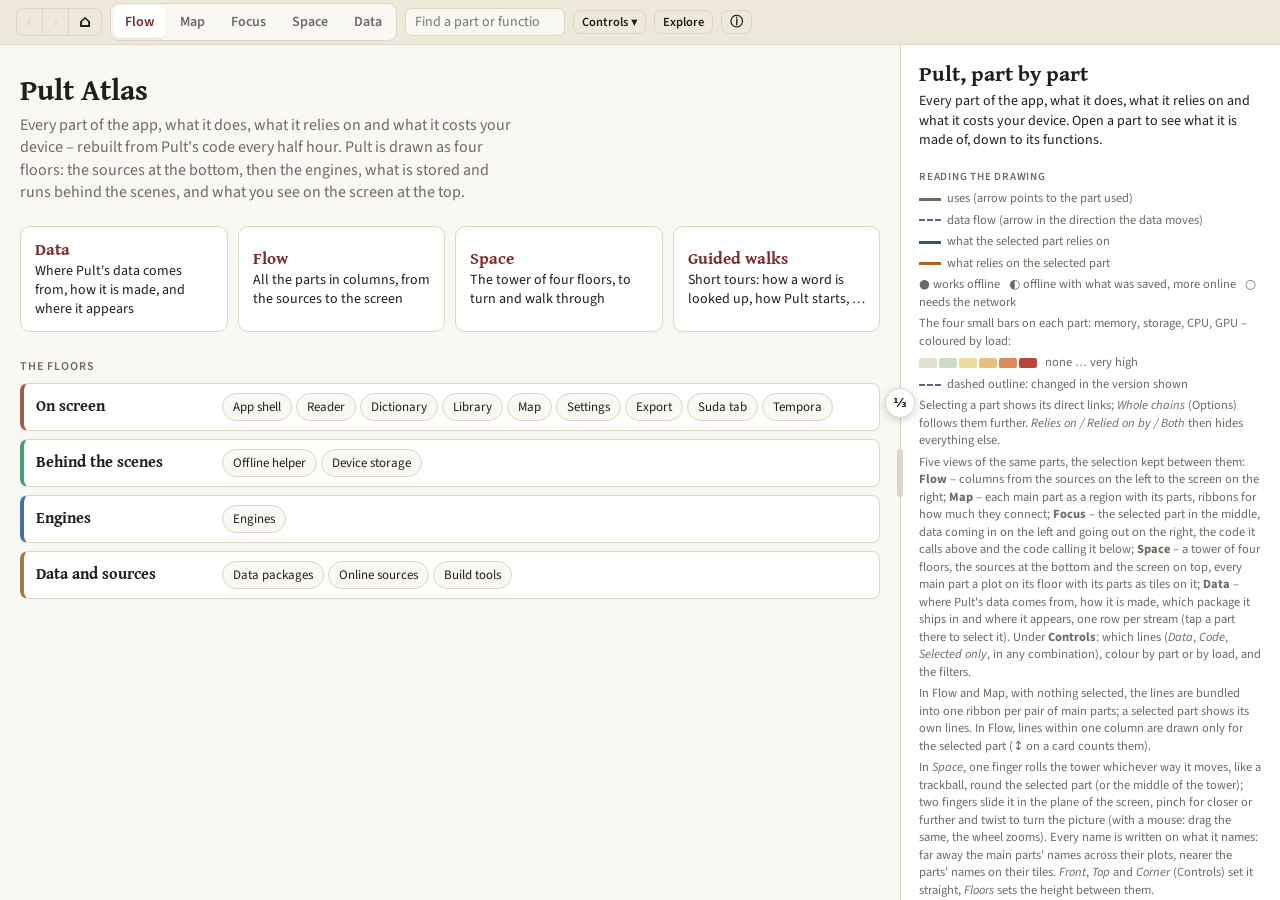
==== index.html @ a6879418 "Atlas rebuilt for Pult d9e2376 [skip ci]" ====
<!doctype html>
<html lang="en">
<head>
<meta charset="utf-8">
<meta name="viewport" content="width=device-width, initial-scale=1, maximum-scale=1, user-scalable=no, viewport-fit=cover">
<meta name="description" content="Every part of Pult, how the parts connect, what they cost the device, and how they grew version by version.">
<meta name="theme-color" content="#1a2027">
<meta name="apple-mobile-web-app-capable" content="yes">
<meta name="mobile-web-app-capable" content="yes">
<meta name="apple-mobile-web-app-status-bar-style" content="black-translucent">
<meta name="apple-mobile-web-app-title" content="Pult Atlas">
<link rel="manifest" href="manifest.webmanifest">
<link rel="icon" href="icon-192.png">
<link rel="apple-touch-icon" href="icon-180.png">
<link rel="stylesheet" href="fonts.css">
<style>
:root { height: 100%; }   /* the bars carry the safe areas themselves, so the page fills the screen */
body { margin: 0; font: 14px system-ui, sans-serif; }
img { max-width: 100%; }
</style>
<title>Pult Component Atlas</title>
<style>
/* Layout: the drawing fills the screen between a slim bar of controls and a slim version bar; a part's panel slides in over it. */
:root {   /* Pult's own colours (lesepult/style.css), light; dark below */
  --bg: #faf8f3; --surface: #ffffff; --ink: #211f1b; --mut: #6f6a60; --line: #ddd6c6; --soft: #efe9da;
  --acc: #7a2e2e;          /* Pult's burgundy: the selection */
  --up: #2e5a7a;           /* Pult's blue: what the selected part uses */
  --down: #a8641c;         /* ochre: what uses the selected part */
  --flow: #6f5a8a;         /* data flows */
  --add: #3f7a4a;          /* new in a later version */
  --h0: #e6e0d2; --h1: #cfdcc4; --h2: #ecdca0; --h3: #e8bf7d; --h4: #d98c5a; --h5: #b8473a;
  --display: "Gentium Book Plus", Georgia, serif; --ui: "Source Sans 3", -apple-system, system-ui, "Segoe UI", sans-serif; --mono: "IBM Plex Mono", ui-monospace, monospace;
}
:root[data-theme="dark"] {
  --bg: #1b1a18; --surface: #232220; --ink: #e9e5db; --mut: #a29c90; --line: #3a3833; --soft: #2a2926;
  --acc: #e3a586; --up: #8fbbe0; --down: #d9a05b; --flow: #b49ac8; --add: #8fcf8f;
  --h0: #34322d; --h1: #3d5240; --h2: #6b5f30; --h3: #7d5a2c; --h4: #8a4a30; --h5: #8f3a32; color-scheme: dark }
html, body { height: 100%; }
html { touch-action: manipulation; -webkit-text-size-adjust: 100%; text-size-adjust: 100%; }   /* no double-tap zoom, no automatic text enlarging */
body { height: 100dvh; }   /* Safari: exactly the visible screen, not the area behind its toolbars */
[hidden] { display: none !important; }
body { background: var(--bg); color: var(--ink); font: 14px/1.4 var(--ui); display: flex; flex-direction: column; overflow: hidden; }
header { display: flex; flex-wrap: wrap; align-items: center; gap: 4px 8px; padding-top: max(3px, env(safe-area-inset-top, 0px)); padding-bottom: 3px; padding-left: max(16px, env(safe-area-inset-left, 0px)); padding-right: max(16px, env(safe-area-inset-right, 0px)); border-bottom: 1px solid var(--line); background: var(--surface); }
h1 { font: 700 17px/1.1 var(--display); flex: none; margin: 0; letter-spacing: .01em; white-space: nowrap; }
h1 small { font: 400 12px var(--ui); color: var(--mut); margin-left: 6px; }
.grp { display: flex; align-items: center; gap: 6px; flex-wrap: wrap; }
.lab { font-size: 11px; text-transform: uppercase; letter-spacing: .06em; color: var(--mut); }
.seg { flex: none; display: inline-flex; border: 1px solid var(--line); border-radius: 7px; overflow: hidden; }
.seg button { border: 0; background: transparent; color: var(--ink); padding: 2px 7px; font: 600 12.5px var(--ui); cursor: pointer; white-space: nowrap; }
.seg button + button { border-left: 1px solid var(--line); }
.seg button[aria-pressed="true"] { background: var(--ink); color: var(--surface); }
button.plain[aria-pressed="true"] { background: var(--ink); color: var(--surface); }
button.plain { flex: none; border: 1px solid var(--line); background: transparent; color: var(--ink); border-radius: 7px; padding: 2px 8px; font: 600 12.5px var(--ui); cursor: pointer; white-space: nowrap; }
.rng { flex: none; display: inline-flex; align-items: center; gap: 6px; font-size: 12.5px; color: var(--mut); }
.rng input { width: 110px; accent-color: var(--acc); }
.menu { position: fixed; z-index: 30; right: max(16px, env(safe-area-inset-right, 0px)); background: var(--surface); border: 1px solid var(--line); border-radius: 9px; box-shadow: 0 10px 28px rgba(0,0,0,.2); padding: 10px 12px; display: grid; gap: 8px; }
.menu .row { display: flex; gap: 8px; }
button:focus-visible, input:focus-visible { outline: 2px solid var(--acc); outline-offset: 2px; }
.chk { display: inline-flex; align-items: center; gap: 5px; font-size: 13px; cursor: pointer; user-select: none; }
.search { position: relative; flex: 1 1 150px; min-width: 90px; max-width: 280px; }
header .seg.nb { display: inline-flex !important; }
.seg.nb button { font-size: 17px; padding: 1px 10px; }
.seg.nb button:disabled { color: var(--line); cursor: default; }
@media (max-width: 1440px) { h1 { display: none; } .rng input { width: 80px; } .rng span, #optBtn .t { display: none; } .search { flex-basis: 130px; max-width: 160px; } }
.seg .s, button .s { display: none; }
@media (max-width: 560px) { .rng span { display: none; } .rng input { width: 48px; } #optBtn .t { display: none; } header { gap: 4px 5px; padding-left: max(8px, env(safe-area-inset-left, 0px)); padding-right: max(8px, env(safe-area-inset-right, 0px)); }
  .seg .l, button .l { display: none; } .seg .s, button .s { display: inline; } .seg button { padding: 2px 6px; } .search { flex: 1 1 60px; min-width: 56px; }
  .seg.nb button { padding: 1px 6px; } button.plain { padding: 2px 7px; } .rng input { width: 44px; } }

.search input { width: 100%; box-sizing: border-box; border: 1px solid var(--line); border-radius: 7px; padding: 3px 9px; background: var(--bg); color: var(--ink); font: 14px var(--ui); }
.results { position: fixed; width: 300px; z-index: 20; top: 100%; left: 0; right: 0; margin-top: 4px; background: var(--surface); border: 1px solid var(--line); border-radius: 8px; box-shadow: 0 8px 24px rgba(0,0,0,.18); max-height: 50vh; overflow: auto; }
.results button { display: block; width: 100%; text-align: left; border: 0; background: transparent; color: var(--ink); padding: 7px 10px; cursor: pointer; font: 14px var(--ui); }
.results button:hover, .results button.on { background: var(--soft); }
.results small { color: var(--mut); display: block; font-size: 12px; }
main { flex: 1; display: flex; min-height: 0; position: relative; overflow: hidden; }
/* the Data view: the Data Map – one row per stream of data, source → toolkit → package → in Pult; stacked on a phone */
#start { position: absolute; inset: 0; overflow: auto; background: var(--bg); z-index: 3; padding: 28px max(16px, env(safe-area-inset-left, 0px)) 40px; }
#start .st-in { max-width: 860px; margin: 0 auto; }
#start h2 { font: 700 30px/1.1 var(--display); margin: 0 0 8px; }
#start .lede { font-size: 16px; color: var(--mut); max-width: 62ch; margin: 0 0 22px; }
#start .go { display: grid; grid-template-columns: repeat(auto-fill, minmax(190px, 1fr)); gap: 10px; margin: 0 0 26px; }
#start .go button { text-align: left; background: var(--surface); border: 1px solid var(--line); border-radius: 10px; padding: 12px 14px; cursor: pointer; color: var(--ink); font: 14px/1.35 var(--ui); min-height: 44px; }
#start .go button b { display: block; font: 700 17px/1.2 var(--display); color: var(--acc); margin-bottom: 3px; }
#start .go button:hover { border-color: var(--acc); }
#start h3 { font: 600 12px var(--ui); text-transform: uppercase; letter-spacing: .08em; color: var(--mut); margin: 0 0 8px; }
#start .floors { display: grid; gap: 8px; }
#start .fl { display: grid; grid-template-columns: 11rem 1fr; gap: 10px; align-items: baseline; background: var(--surface); border: 1px solid var(--line); border-left: 4px solid var(--c); border-radius: 8px; padding: 9px 12px; }
#start .fl b { font: 700 16px/1.2 var(--display); }
#start .fl .ps { display: flex; flex-wrap: wrap; gap: 4px; }
#start .fl .ps button { font: 13px var(--ui); border: 1px solid var(--line); border-radius: 14px; padding: 3px 10px; min-height: 28px; background: var(--bg); color: var(--ink); cursor: pointer; }
@media (max-width: 600px) { #start .fl { grid-template-columns: 1fr; } }
#dmap { position: absolute; inset: 0; overflow: auto; background: var(--bg); padding: 18px max(16px, env(safe-area-inset-left, 0px)) 40px; -webkit-overflow-scrolling: touch; }
#dmap .dm-in { max-width: 1280px; margin: 0 auto; }
#dmap h2 { font: 700 26px/1.15 var(--display); margin: 0 0 6px; }
#dmap h3 { font: 700 19px/1.2 var(--display); margin: 30px 0 10px; }
#dmap .lede { color: var(--mut); max-width: 68ch; margin: 0 0 16px; font-size: 15px; }
#dmap .dm-heads, #dmap .dm-row { display: grid; grid-template-columns: 9rem repeat(4, minmax(0, 1fr)); gap: 0 24px; }
#dmap .dm-heads { position: sticky; top: -18px; background: var(--bg); z-index: 2; padding: 8px 0; border-bottom: 1px solid var(--line); }
#dmap .dm-heads div { font: 600 12px/1.2 var(--ui); text-transform: uppercase; letter-spacing: .08em; color: var(--mut); }
#dmap .dm-row { padding: 14px 0; border-bottom: 1px solid var(--line); border-radius: 8px; }
#dmap .dm-row.hit { background: color-mix(in srgb, var(--acc) 7%, transparent); box-shadow: inset 3px 0 0 var(--acc); padding-left: 0; }
#dmap .dm-stream { font: 700 17px/1.2 var(--display); padding: 6px 0 0 8px; }
#dmap .dm-stream small { display: block; font: 400 13px/1.35 var(--ui); color: var(--mut); margin-top: 4px; }
#dmap .dm-card { position: relative; background: var(--surface); border: 1px solid var(--line); border-left: 4px solid var(--c); border-radius: 8px; padding: 9px 11px; font-size: 14px; line-height: 1.4; min-width: 0; }
#dmap .dm-card b { display: block; font-weight: 700; margin-bottom: 2px; }
#dmap .dm-card ul { margin: 2px 0 0; padding-left: 1.05em; } #dmap .dm-card li { margin: 1px 0; }
#dmap .dm-card .note { margin-top: 6px; font-size: 13px; color: var(--mut); }
#dmap .dm-card.priv b, #dmap .priv { color: var(--down); }
#dmap .dm-row > .dm-card:not(:last-child)::after { content: ""; position: absolute; right: -19px; top: 50%; width: 12px; height: 2px; background: var(--mut); opacity: .6; }
#dmap .dm-row > .dm-card:not(:last-child)::before { content: ""; position: absolute; right: -22px; top: calc(50% - 4px); border: 5px solid transparent; border-left: 6px solid var(--mut); border-right: 0; opacity: .6; }
#dmap .chips { display: flex; flex-wrap: wrap; gap: 4px; margin-top: 7px; }
#dmap .chips button { font: 13px var(--ui); border: 1px solid var(--line); border-radius: 14px; padding: 3px 10px; min-height: 28px; background: var(--bg); color: var(--ink); cursor: pointer; }
#dmap .chips button.on { border-color: var(--acc); color: var(--acc); font-weight: 600; }
#dmap .dm-legend { display: flex; flex-wrap: wrap; gap: 6px 18px; margin: 0 0 14px; font-size: 13px; color: var(--mut); }
#dmap .dm-legend i { display: inline-block; width: 4px; height: 14px; border-radius: 2px; background: var(--c); vertical-align: -2px; margin-right: 6px; }
#dmap .dm-layers { display: grid; grid-template-columns: repeat(4, minmax(0, 1fr)); gap: 12px; }
#dmap .dm-layer { background: var(--surface); border: 1px solid var(--line); border-radius: 8px; padding: 11px 13px; }
#dmap .dm-layer b { display: block; font: 700 16px/1.2 var(--display); margin-bottom: 3px; } #dmap .dm-layer p { margin: 0; color: var(--mut); font-size: 14px; }
@media (max-width: 860px) {
  #dmap .dm-heads { display: none; } #dmap .dm-row { grid-template-columns: minmax(0, 1fr); gap: 16px; }
  #dmap .dm-row > .dm-card::before, #dmap .dm-row > .dm-card::after { display: none; }
  #dmap .dm-row > .dm-card:not(:last-child)::after { display: block; content: "↓"; background: none; width: auto; height: auto; right: auto; left: 50%; top: auto; bottom: -18px; color: var(--mut); font-size: 15px; line-height: 1; transform: translateX(-50%); }
  #dmap .dm-card .step { display: block; font: 600 11px/1 var(--ui); text-transform: uppercase; letter-spacing: .08em; color: var(--mut); margin-bottom: 4px; }
  #dmap .dm-layers { grid-template-columns: minmax(0, 1fr); } }
#dmap .dm-card .step { display: none; }
@media (max-width: 860px) { #dmap .dm-card .step { display: block; } }
#stage { flex: 1; min-width: 0; min-height: 0; position: relative; user-select: none; -webkit-user-select: none; -webkit-touch-callout: none; }
#cv3 { position: absolute; inset: 0; width: 100%; height: 100%; display: block; touch-action: none; cursor: grab; }   /* (absolute: the drawing never holds its area open – the pane beside or below can take the room) */
#cv3:active { cursor: grabbing; }
#panel { flex: none; width: 380px; max-width: 46vw; border-left: 1px solid var(--line); background: var(--surface); overflow: auto; padding: 16px 18px; padding-right: max(18px, env(safe-area-inset-right, 0px)); box-sizing: border-box; }   /* a fixed pane beside the drawing */
#panel h2 { font: 700 22px/1.15 var(--display); margin: 0 0 4px; padding-right: 30px; text-wrap: balance; }
body:not(.open) #pclose { display: none; }
#pnav:has(#pback:disabled):has(#pfwd:disabled) #pback, #pnav:has(#pback:disabled):has(#pfwd:disabled) #pfwd { display: none; }
#pnav { position: sticky; top: 0; float: right; margin: -6px -6px 0 8px; z-index: 1; display: flex; gap: 4px; background: var(--surface); }
#pnav button { font-size: 17px; } #pnav button:disabled { color: var(--line); cursor: default; }
#pclose { background: var(--surface); }
#panel h3 { font: 600 11px var(--ui); text-transform: uppercase; letter-spacing: .07em; color: var(--mut); margin: 18px 0 6px; }
/* a part's page: its sections fold, as Pult's dictionary sources do */
#panel details.sec { border-top: 1px solid var(--line); }
#panel details.sec > summary { list-style: none; cursor: pointer; padding: 9px 0; font: 600 15px var(--ui); display: flex; align-items: baseline; gap: 8px; color: var(--ink); }
#panel details.sec > summary::-webkit-details-marker { display: none; }
#panel details.sec > summary::before { content: '▸'; color: var(--mut); font-size: 12px; transition: transform .15s; display: inline-block; }
#panel details.sec[open] > summary::before { transform: rotate(90deg); }
#panel details.sec > summary h3 { all: unset; }
#panel details.sec > :not(summary):last-child { margin-bottom: 12px; }
.touch #panel details.sec > summary { min-height: 44px; align-items: center; padding: 0; font-size: calc(15px * var(--k)); }
#panel p { margin: 6px 0; max-width: 65ch; }
.crumbs { font-size: 12px; color: var(--mut); }
.crumbs a { color: var(--mut); cursor: pointer; text-decoration: underline dotted; }
.pills { display: flex; flex-wrap: wrap; gap: 6px; margin: 8px 0; }
.pill { font-size: 12px; border: 1px solid var(--line); border-radius: 99px; padding: 2px 9px; }
.res { display: grid; grid-template-columns: 74px 1fr; gap: 6px 10px; align-items: start; }
.res .bar { display: flex; gap: 3px; margin-top: 4px; }
.res .bar i { width: 16px; height: 8px; border-radius: 2px; background: var(--soft); }
.res .note { grid-column: 2; font-size: 12.5px; color: var(--mut); margin-top: -2px; }
.res b { font-weight: 600; font-size: 13px; }
.list { list-style: none; padding: 0; margin: 0; font-size: 13px; }
.list li { padding: 3px 0; border-bottom: 1px solid var(--soft); display: flex; gap: 8px; justify-content: space-between; }
.list code, .mono { font: 12px var(--mono); }
.list a { color: var(--ink); cursor: pointer; }
.list .k { color: var(--mut); font-variant-numeric: tabular-nums; white-space: nowrap; }
.dirup { color: var(--up); } .dirdown { color: var(--down); } .dirflow { color: var(--flow); }
.glist { list-style: none; padding: 0; margin: 8px 0; }
.glist li { border-top: 1px solid var(--line); }
.glist a { display: block; padding: 9px 2px; cursor: pointer; color: var(--ink); }
.glist b { display: block; font-size: 15px; } .glist span { color: var(--mut); font-size: 12.5px; }
.steps { display: flex; gap: 5px; flex-wrap: wrap; margin: 8px 0; }
.steps button { min-width: 28px; height: 28px; border-radius: 14px; border: 1px solid var(--line); background: transparent; color: var(--ink); font: 600 12.5px var(--ui); cursor: pointer; }
.steps button.done { background: var(--soft); }
.steps button[aria-current="true"] { background: var(--acc); border-color: var(--acc); color: #fff; }
.stepnav { display: flex; flex-wrap: wrap; gap: 6px; margin: 10px 0; }
.ghl { border-left: 3px solid var(--acc); background: var(--soft); border-radius: 0 7px 7px 0; padding: 6px 10px; }
.ghl p { margin: 4px 0; }
.lab { font-size: 11px; text-transform: uppercase; letter-spacing: .06em; color: var(--mut); }
.hintp { font-size: 12.5px; color: var(--mut); }
.hintp a, .list a.ic, a.ic { cursor: pointer; color: var(--acc); text-decoration: none; }
.sub { font-size: 12px; color: var(--mut); }
.tag { font: 600 10.5px var(--ui); border-radius: 4px; padding: 0 5px; margin-left: 5px; background: var(--soft); color: var(--mut); }
.sup { padding-left: 22px; margin: 6px 0; font-size: 13px; }
.sup li { padding: 4px 4px; border-radius: 6px; cursor: pointer; }
.sup li.on { background: var(--soft); outline: 2px solid var(--acc); }
.tree li { border-bottom: 0; padding-top: 1px; padding-bottom: 1px; }
.cmp { display: grid; gap: 6px; margin: 8px 0; } .cmp label { display: flex; gap: 8px; align-items: center; font-size: 12.5px; } .cmp input { flex: 1; accent-color: var(--acc); }
.add { color: var(--add); }
#tq { width: 100%; box-sizing: border-box; border: 1px solid var(--line); border-radius: 7px; padding: 5px 9px; background: var(--bg); color: var(--ink); font: 14px var(--ui); margin: 6px 0; }
#tdir { margin: 4px 0; }
button.sm { font-size: 11.5px; padding: 0 7px; margin-left: 6px; text-transform: none; letter-spacing: 0; }
#inside { width: 100%; display: block; }
.backg { display: inline-block; margin-bottom: 6px; font-size: 12.5px; color: var(--acc); cursor: pointer; }
#mini { flex: 1 1 340px; min-width: 260px; max-width: 760px; height: 30px; border-radius: 6px; cursor: pointer; display: block; }   /* the overview strip in the top bar */
.legend { font-size: 12.5px; color: var(--mut); display: grid; gap: 4px; }
.legend span.sw { display: inline-block; width: 22px; height: 3px; vertical-align: middle; margin-right: 6px; }
.heat { display: flex; gap: 2px; align-items: center; }
.heat i { width: 18px; height: 10px; border-radius: 2px; }
body:not(.verbar) footer { display: none; }
footer { border-top: 1px solid var(--line); background: var(--surface); padding-top: 2px; padding-bottom: max(2px, env(safe-area-inset-bottom, 0px)); padding-left: max(16px, env(safe-area-inset-left, 0px)); padding-right: max(16px, env(safe-area-inset-right, 0px)); display: flex; gap: 10px; align-items: center; }
footer #play { padding: 1px 8px; }
.track { position: relative; flex: 1 1 45%; min-width: 120px; height: 22px; }
.track input { position: absolute; inset: 0; width: 100%; margin: 0; background: transparent; }
footer input[type=range] { accent-color: var(--acc); }
#verInfo { flex: 1 1 55%; min-width: 0; font-size: 12px; color: var(--mut); white-space: nowrap; overflow: hidden; text-overflow: ellipsis; font-variant-numeric: tabular-nums; }
#verInfo b { color: var(--ink); }
#spark { position: absolute; inset: 0; height: 22px; width: 100%; display: block; opacity: .7; }
.node rect.box { stroke: var(--line); stroke-width: 1; }
.node text { fill: var(--ink); font: 600 12.5px var(--ui); pointer-events: none; }
.node text.sub { font: 400 10.5px var(--mono); fill: var(--mut); }
.node { cursor: pointer; }
.node.sel rect.box { stroke: var(--acc); stroke-width: 2.5; }
.node.chg rect.box { stroke: var(--flow); stroke-width: 2; stroke-dasharray: 4 3; }
.node.fade, .edge.fade { opacity: .05; }
.node.off { opacity: .32; }
.group > rect { fill: none; stroke: var(--line); stroke-dasharray: 3 3; }
.group > text { fill: var(--mut); font: 600 11px var(--ui); letter-spacing: .05em; text-transform: uppercase; }
.tier text { fill: var(--mut); font: italic 400 15px var(--display); }
.tier line { stroke: var(--line); }
.edge { fill: none; stroke: var(--mut); stroke-opacity: .35; }
.edge.flow { stroke: var(--flow); stroke-dasharray: 5 3; stroke-opacity: .55; }
.edge.up { stroke: var(--up); stroke-opacity: .95; }
.edge.down { stroke: var(--down); stroke-opacity: .95; }
.elabel { font: 11px var(--ui); fill: var(--ink); paint-order: stroke; stroke: var(--bg); stroke-width: 3px; pointer-events: none; }
.hint { position: absolute; left: 12px; bottom: 10px; font-size: 12px; color: var(--mut); background: color-mix(in srgb, var(--bg) 85%, transparent); padding: 4px 8px; border-radius: 6px; pointer-events: none; }
.tip { position: absolute; pointer-events: none; background: var(--surface); border: 1px solid var(--line); border-radius: 7px; padding: 6px 9px; font-size: 12.5px; max-width: 280px; box-shadow: 0 6px 18px rgba(0,0,0,.15); z-index: 5; }
@media (max-width: 760px) {
  main { flex-direction: column; }
  #panel { width: auto; max-width: none; height: 44%; border-left: 0; border-top: 1px solid var(--line); padding-left: max(16px, env(safe-area-inset-left, 0px)); }
  .touch #panel { width: auto; }
  h1 small { display: none; }
}
/* touch screens: finger-sized controls; --k is the Size setting (Normal 1 = 44 px, Large 1.25, Extra large 1.5) */
:root { --k: 1; }
.touch header { gap: calc(6px * var(--k)) calc(8px * var(--k)); padding-bottom: 5px; }
.touch .seg button, .touch button.plain { min-height: calc(44px * var(--k)); min-width: calc(44px * var(--k)); padding: 0 calc(12px * var(--k)); font-size: calc(15px * var(--k)); }
.touch .seg.nb button { font-size: calc(20px * var(--k)); }
.touch .search input, .touch #tq { min-height: calc(44px * var(--k)); font-size: calc(16px * var(--k)); }
.touch .search { max-width: calc(280px * var(--k)); }
.touch input[type=range] { height: calc(44px * var(--k)); }
.touch .rng input { width: calc(110px * var(--k)); }
.touch footer { padding-top: 4px; } .touch footer #play { min-height: calc(44px * var(--k)); min-width: calc(52px * var(--k)); } .touch .track { height: calc(44px * var(--k)); }
.touch #verInfo { font-size: calc(12px * var(--k)); } .touch .hint { font-size: calc(12px * var(--k)); }
.touch #panel { width: calc(380px * var(--k)); max-width: 46vw; font-size: calc(14px * var(--k)); }
.touch #panel h2 { font-size: calc(22px * var(--k)); } .touch #panel h3 { font-size: calc(11px * var(--k)); }
.touch .list { font-size: calc(13px * var(--k)); } .touch .list code, .touch .mono { font-size: calc(12px * var(--k)); }
.touch .pill, .touch .crumbs, .touch .hintp, .touch .sub, .touch .legend { font-size: calc(12.5px * var(--k)); }
.touch #pnav button { min-height: calc(44px * var(--k)); min-width: calc(44px * var(--k)); font-size: calc(17px * var(--k)); }
.touch .list li { min-height: calc(44px * var(--k)); align-items: center; padding: 2px 0; }
.touch .list a, .touch .crumbs a, .touch .hintp a { display: inline-block; padding: calc(8px * var(--k)) 0; }
.touch a.ic { display: inline-flex; align-items: center; justify-content: center; min-width: calc(40px * var(--k)); min-height: calc(40px * var(--k)); font-size: calc(17px * var(--k)); }
.touch .steps button { min-width: calc(44px * var(--k)); height: calc(44px * var(--k)); border-radius: 99px; font-size: calc(15px * var(--k)); }
.touch .glist a { padding: calc(13px * var(--k)) 2px; } .touch .glist b { font-size: calc(15px * var(--k)); } .touch .glist span { font-size: calc(12.5px * var(--k)); }
.touch .sup { font-size: calc(13px * var(--k)); } .touch .sup li { padding: calc(10px * var(--k)) 6px; }
.touch .menu { font-size: calc(14px * var(--k)); } .touch .chk { min-height: calc(44px * var(--k)); font-size: calc(15px * var(--k)); } .touch .chk input { width: calc(22px * var(--k)); height: calc(22px * var(--k)); }
.touch .menu .row button { min-height: calc(44px * var(--k)); }
.touch .results { width: calc(300px * var(--k)); } .touch .results button { min-height: calc(44px * var(--k)); font-size: calc(14px * var(--k)); }
.touch .backg { padding: calc(10px * var(--k)) 0; font-size: calc(14px * var(--k)); }
.touch button.sm { min-height: calc(36px * var(--k)); font-size: calc(13px * var(--k)); }
.touch #mini { height: 44px; }
@media (max-width: 560px) { #mini { display: none; } }
.touch .res { font-size: calc(13px * var(--k)); } .touch .res .bar i { width: calc(16px * var(--k)); height: calc(8px * var(--k)); } .touch .res .note { font-size: calc(12.5px * var(--k)); }
.touch .res { grid-template-columns: calc(74px * var(--k)) 1fr; } .touch .res b { font-size: calc(13px * var(--k)); }
.touch h1 { font-size: calc(17px * var(--k)); } .touch h1 small { font-size: calc(12px * var(--k)); } .touch .rng { font-size: calc(12.5px * var(--k)); }
.touch .tip { font-size: calc(12.5px * var(--k)); max-width: calc(280px * var(--k)); }
@media (max-width: 760px) { .touch #panel { width: auto; max-width: none; } }
.touch header .seg button, .touch header button.plain { min-height: 44px; min-width: 44px; padding: 0 11px; font-size: 15px; }
.touch header .seg.nb button { font-size: 19px; } .touch header .search input { min-height: 44px; font-size: 16px; } .touch header .search { max-width: 280px; }
.touch header input[type=range] { height: 44px; } .touch header .rng input { width: 110px; } .touch header { gap: 6px 8px; }
.touch h1 { font-size: 17px; } .touch h1 small { font-size: 12px; } .touch .rng { font-size: 12.5px; }
/* the version bar stays slim */
.touch footer { padding-top: 1px; } .touch footer #play { min-height: 34px; min-width: 44px; padding: 0 10px; font-size: 14px; } .touch .track { height: 34px; }
.touch footer input[type=range] { height: 34px; } .touch #verInfo { font-size: 13px; }
#divider { flex: none; width: 16px; margin: 0 -8px; position: relative; z-index: 5; cursor: col-resize; touch-action: none; }
#divider::after { content: ''; position: absolute; top: 50%; left: 50%; width: 6px; height: 48px; border-radius: 3px; background: var(--line); transform: translate(-50%, -50%); }
#divider:hover::after, #divider.drag::after { background: var(--acc); }
#paneThird { position: absolute; z-index: 6; left: 50%; top: 50%; transform: translate(-50%, -50%) translateY(-70px); width: 30px; height: 30px; border-radius: 15px; border: 1px solid var(--line); background: var(--surface); color: var(--ink); font: 600 13px var(--ui); cursor: pointer; padding: 0; box-shadow: 0 2px 8px rgba(0,0,0,.18); }
.touch #paneThird { width: 40px; height: 40px; border-radius: 20px; font-size: 15px; transform: translate(-50%, -50%) translateY(-84px); }
body.paneShut #paneThird { transform: translate(-100%, -50%) translateY(-70px); left: 0; }
body.paneShut #panel { padding: 0; border: 0; overflow: hidden; }
@media (max-width: 760px) { #paneThird, .touch #paneThird { transform: translate(-50%, -50%) translateX(-90px); } body.paneShut #paneThird { left: 50%; transform: translate(-50%, -100%) translateX(-90px); top: 0; } }
.touch #divider { width: 28px; margin: 0 -14px; } .touch #divider::after { width: 8px; height: 64px; }
@media (max-width: 760px) { #divider { width: auto; height: 16px; margin: -8px 0; cursor: row-resize; } #divider::after { width: 48px; height: 6px; } .touch #divider { width: auto; height: 28px; margin: -14px 0; } .touch #divider::after { width: 64px; height: 8px; } }
body:not(.v-space) #segSnap, body:not(.v-space) .rng { display: none; }
/* the top bar, as in Pult: one row in Pult's bar colour – ‹ › ⌂, the views as tabs, search, Controls, Explore, ⓘ; every other switch
   lives in the Controls tray that drops over the drawing. On a phone the tabs take a second row. */
header { background: var(--soft); border-bottom: 1px solid var(--line); min-height: 44px; box-sizing: border-box; }
.tabs { flex: none; display: inline-flex; gap: 2px; background: var(--bg); border: 1px solid var(--line); border-radius: 9px; padding: 2px; }
.tabs button { border: 0; background: transparent; color: var(--mut); font: 600 14px var(--ui); padding: 4px 12px; border-radius: 7px; cursor: pointer; min-height: 32px; }
.tabs button[aria-pressed="true"] { background: var(--surface); color: var(--acc); box-shadow: 0 1px 2px rgba(0,0,0,.12); }
.touch .tabs button { min-height: 38px; padding: 0 13px; font-size: 15px; }
@media (max-width: 700px) { body.compact header { flex-wrap: wrap; } .tabs { order: 10; flex: 1 1 100%; } .tabs button { flex: 1; padding: 4px 4px; } }
#ctlWrap { display: contents; } #ctlBtn { display: none; }
.touch #tray .seg button, .touch #tray button.plain { min-height: 44px; min-width: 44px; padding: 0 11px; font-size: 15px; } .touch #tray .rng input { width: 110px; height: 44px; } .touch #tray .rng { font-size: 13px; }
body.compact #ctlBtn { display: inline-flex; align-items: center; justify-content: center; }
#tray { position: fixed; z-index: 25; left: 0; right: 0; background: var(--surface); border-bottom: 1px solid var(--line); box-shadow: 0 12px 28px rgba(0,0,0,.22); padding: 10px max(16px, env(safe-area-inset-right, 0px)) 12px max(16px, env(safe-area-inset-left, 0px)); }
#tray #ctlWrap { display: flex; flex-wrap: wrap; gap: 8px 10px; align-items: center; }
body.compact #ctlBtn[aria-expanded="true"] { background: var(--ink); color: var(--surface); }
body.compact header { flex-wrap: nowrap; } @media (max-width: 700px) { body.compact header { flex-wrap: wrap; } } body.compact .search { flex: 1 1 80px; min-width: 70px; }
.hint:empty { display: none; }
.sizes { display: flex; align-items: center; gap: 8px; font-size: 13px; }
@media (max-width: 560px) { .touch .seg button, .touch button.plain, .touch header .seg button, .touch header button.plain { padding: 0 9px; } .touch .rng input { width: 64px; } }
@media (prefers-reduced-motion: reduce) { * { transition: none !important; animation: none !important; } }
</style>
</head>
<body>


<header>
  <h1>Pult Atlas<small id="hdrVer"></small></h1>
  <div class="seg nb" id="navBtns"><button id="back" title="Back to the previous part (Alt + ←)" aria-label="Back" disabled>‹</button><button id="fwd" title="Forward (Alt + →)" aria-label="Forward" disabled>›</button><button id="home" title="The start page" aria-label="Start page">⌂</button></div>
  <div class="tabs" id="segView" role="tablist" title="View"><button data-v="flow" aria-label="Flow: columns from sources to screen">Flow</button><button data-v="map" aria-label="Map: regions with their parts">Map</button><button data-v="focus" aria-label="Focus: one part and its neighbours">Focus</button><button data-v="space" aria-label="Space: a tower of four floors">Space</button><button data-v="data" aria-label="Data: where the data comes from and where it appears">Data</button></div>
  <div class="search"><input id="q" type="search" placeholder="Find a part or function…" autocomplete="off" aria-label="Find a part"><div class="results" id="res" hidden></div></div>
  <button class="plain" id="ctlBtn" aria-expanded="false" title="Views, lines, colours and filters"><span class="l">Controls ▾</span><span class="s">☰</span></button>
  <div id="ctlWrap">
  <div class="seg" id="segLines" title="Which lines to draw"><button data-l="ldata" title="data flows (dashed, violet)">Data</button><button data-l="lcode" title="code that calls other code (grey)">Code</button><button data-l="lsel" title="only the lines of the selected or lit parts"><span class="l">Selected only</span><span class="s">Sel.</span></button></div>
  <div class="seg" id="segSnap" title="Turn the tower to"><button data-snap="front">Front</button><button data-snap="top">Top</button><button data-snap="corner">Corner</button></div>
  <div class="seg" id="segMetric" title="Colour by"><button data-v="part" aria-pressed="true">Part</button><button data-v="mem" aria-pressed="false" title="Memory">Mem</button><button data-v="store" aria-pressed="false" title="Storage" aria-label="Storage"><span class="l">Store</span><span class="s">Sto</span></button><button data-v="cpu" aria-pressed="false">CPU</button><button data-v="gpu" aria-pressed="false">GPU</button></div>
  <div class="seg" id="segFocus" title="With a part selected, show only…"><button data-v="all" aria-pressed="true">All</button><button data-v="up" aria-pressed="false" title="only what the selected part relies on" aria-label="Relies on"><span class="l">Relies on</span><span class="s">↑</span></button><button data-v="down" aria-pressed="false" title="only what relies on the selected part" aria-label="Relied on by"><span class="l">Relied on by</span><span class="s">↓</span></button><button data-v="both" aria-label="Both" aria-pressed="false" title="only the selected part's connections"><span class="l">Both</span><span class="s">↕</span></button></div>
  <label class="rng" title="The height between the floors"><span>Floors</span> <input type="range" id="spread" min="0.4" max="3" step="0.05" value="1" aria-label="Spacing"></label>
  <button class="plain" id="optBtn" aria-expanded="false" title="Options"><span class="t">Options </span>▾</button>
  </div>
  <canvas id="mini" aria-label="Overview: the main parts by floor; tap one to go there"></canvas>
  <button class="plain" id="guideBtn" aria-pressed="false" title="Guided walks, start-up, traces, data, health, versions" aria-label="Explore"><span class="l">Explore</span><span class="s">✦</span></button>
  <button class="plain" id="infoBtn" title="How to read the drawing" aria-label="How to read the drawing">ⓘ</button>
</header>
<div id="tray" hidden></div>
<div class="menu" id="opts" hidden>
  <label class="chk"><input type="checkbox" id="ind" checked> Load indicators</label>
  <label class="chk"><input type="checkbox" id="offv"> Offline view</label>
  <label class="chk"><input type="checkbox" id="lbl"> Flow labels</label>
  <label class="chk"><input type="checkbox" id="chain"> Whole chains</label>
  <div class="sizes">Theme <div class="seg" id="segTheme"><button data-v="pult" title="As set in Pult on this device">As in Pult</button><button data-v="light">Light</button><button data-v="dark">Dark</button></div></div>
  <div class="sizes">Size <div class="seg" id="segSize"><button data-v="1">Normal</button><button data-v="1.25">Large</button><button data-v="1.5">Extra large</button></div></div>
  <div class="row"><button class="plain" id="expAll">Expand all</button><button class="plain" id="colAll">Collapse</button></div>
</div>
<main>
  <div id="stage"><canvas id="cv3" aria-label="Components of Pult and how they connect"></canvas><div id="dmap" hidden></div><div id="start" hidden></div><div class="hint" id="hint" aria-live="polite"></div><div class="tip" id="tip" hidden></div></div>
  <div id="divider" role="separator" aria-orientation="vertical" aria-label="Drag to change the width of the pane, all the way to the edge to close it" tabindex="0"><button id="paneThird" title="The pane on the right third of the screen" aria-label="Pane to a third of the screen">⅓</button></div>
  <aside id="panel" aria-label="About the part"><div id="pnav"><button class="plain" id="pback" aria-label="Back" title="Back" disabled>‹</button><button class="plain" id="pfwd" aria-label="Forward" title="Forward" disabled>›</button><button class="plain" id="pclose" aria-label="Close">✕</button></div><div id="pbody"></div></aside>
</main>
<footer>
  <button class="plain" id="play" aria-label="Play through the versions">▶</button>
  <div class="track"><svg id="spark" aria-hidden="true"></svg><input type="range" id="ver" min="0" max="0" value="0" aria-label="Version"></div>
  <div id="verInfo"></div>
</footer>

<script src="d3.min.js"></script>
<script>
addEventListener('error', e => { const h = document.getElementById('hint'); if (h) { h.textContent = 'Error: ' + (e.message || e.error) + ' (' + (e.filename || '').split('/').pop() + ':' + e.lineno + ')'; h.style.color = '#c2410c'; } });
addEventListener('unhandledrejection', e => { const h = document.getElementById('hint'); if (h) { h.textContent = 'Error: ' + (e.reason?.message || e.reason); h.style.color = '#c2410c'; } });
const $ = s => document.querySelector(s), esc = s => String(s ?? '').replace(/[&<>"]/g, c => ({ '&': '&amp;', '<': '&lt;', '>': '&gt;', '"': '&quot;' }[c]));
const METRICS = { mem: 'Memory', store: 'Storage', cpu: 'CPU', gpu: 'GPU' };
const S = { view: 'flow', ldata: true, lcode: true, lsel: false, guide: null, hl: new Map(), play: 0, mini: innerWidth >= 560, info: false, arr: 'web', flat: false, metric: 'part', ind: true, offv: false, lbl: false, exp: new Set(), sel: null, ver: 0, depth: 1, focus: 'all', spread: 1, rot: 0 };
try { const k = JSON.parse(localStorage.getItem('atlas') || '{}'); Object.assign(S, { theme: ['pult', 'light', 'dark'].includes(k.theme) ? k.theme : 'pult', spread: k.spread || 1, metric: k.metric || 'part', ind: k.ind ?? true, size: k.size || null, paneW: k.paneW || null, paneH: k.paneH || null, view: ['flow', 'map', 'focus', 'space', 'data'].includes(k.view) ? k.view : 'flow', ldata: k.ldata ?? true, lcode: k.lcode ?? true, lsel: !!k.lsel }); } catch (_) {}
const keep = () => { try { localStorage.setItem('atlas', JSON.stringify({ theme: S.theme, metric: S.metric, ind: S.ind, spread: S.spread, size: S.size, paneW: S.paneW, paneH: S.paneH, view: S.view, ldata: S.ldata, lcode: S.lcode, lsel: S.lsel })); } catch (_) {} };
let MODEL, HIST, N = new Map(), OWN = new Map(), V = null, CK = [];

// ---------------------------------------------------------------- data
async function load() {
  const [m, h] = await Promise.all([fetch('model.json').then(r => r.json()), fetch('history.json').then(r => r.json())]);
  MODEL = m; HIST = h.commits;
  for (const c of m.components) N.set(c.id, { ...c, children: [] });
  for (const c of N.values()) { const p = c.id.includes('.') ? c.id.slice(0, c.id.lastIndexOf('.')) : null; c.parent = p && N.has(p) ? p : null; c.level = c.id.split('.').length; c.l1 = c.id.split('.')[0]; if (c.parent) N.get(c.parent).children.push(c.id); }
  for (const c of N.values()) for (const d of c.decls || []) OWN.set(d, c.id);
  // the versions: every commit rebuilt from the changes, with a full copy every 20 for the slider
  let st = { files: {}, decls: {}, du: {} };
  HIST.forEach((c, i) => { for (const k of ['files', 'decls', 'du']) for (const [n, x] of Object.entries(c[k] || {})) { if (x === null) delete st[k][n]; else st[k][n] = x; }
    if (i % 20 === 0) CK[i] = copySt(st); c._bytes = Object.values(st.decls).reduce((a, b) => a + b, 0); });
  S.ver = HIST.length - 1;
}
const copySt = st => ({ files: { ...st.files }, decls: { ...st.decls }, du: { ...st.du } });   // (the lists inside are never changed, only replaced)
function stateAt(i) {
  const b = Math.floor(i / 20) * 20, st = copySt(CK[b]);
  for (let j = b + 1; j <= i; j++) for (const k of ['files', 'decls', 'du']) for (const [n, x] of Object.entries(HIST[j][k] || {})) { if (x === null) delete st[k][n]; else st[k][n] = x; }
  return st;
}
const owner = k => OWN.get(k) || MODEL.fileDefault[k.split('|')[0]] || null;
function assetBytes(a, files) { let s = 0; for (const [k, v] of Object.entries(files)) if (k === a || k.startsWith(a.endsWith('/') ? a : a + '/') || (k.endsWith('/') && a.startsWith(k) && false)) s += v; return s; }
function computeVersion(i) {
  const st = stateAt(i), ex = new Set(), code = new Map(), asset = new Map(), edges = new Map(), chg = new Set(), fdecl = new Map();
  for (const [k, s] of Object.entries(st.decls)) { const o = owner(k); if (!o) continue; ex.add(o); code.set(o, (code.get(o) || 0) + s); (fdecl.get(o) || fdecl.set(o, []).get(o)).push([k, s]); }
  for (const c of N.values()) for (const a of c.assets || []) { const b = assetBytes(a, st.files); if (b) { ex.add(c.id); asset.set(c.id, (asset.get(c.id) || 0) + b); } }
  for (const c of N.values()) if (c.l1 === 'tools' && !c.children.length) ex.add(c.id);
  for (const [k, us] of Object.entries(st.du)) { const a = owner(k); if (!a) continue; for (const u of us) { const b = owner(u); if (b && b !== a) edges.set(a + '>' + b, (edges.get(a + '>' + b) || 0) + 1); } }
  for (const k of Object.keys(HIST[i].decls || {})) { const o = owner(k); if (o) chg.add(o); }
  // a part with no code or files of its own exists when a partner of its flows does (online sources); parents when a child does
  for (const f of MODEL.flows) { if (ex.has(f.from) && !hasOwn(f.to)) ex.add(f.to); if (ex.has(f.to) && !hasOwn(f.from)) ex.add(f.from); }
  for (const id of [...ex]) { let p = N.get(id)?.parent; while (p) { ex.add(p); p = N.get(p).parent; } }
  for (const id of [...chg]) { let p = N.get(id)?.parent; while (p) { chg.add(p); p = N.get(p).parent; } }
  const tot = (id, m) => { const c = N.get(id); return (m.get(id) || 0) + c.children.reduce((a, x) => a + tot(x, m), 0); };
  return { st, ex, code, asset, edges, chg, fdecl, tot };
}
const hasOwn = id => { const c = N.get(id); return c && ((c.decls || []).length || (c.assets || []).length); };
function rating(id, m) {   // its own estimate, else the highest of its parts
  const c = N.get(id); if (c.res?.[m]) return c.res[m][0];
  return c.children.reduce((a, x) => Math.max(a, V.ex.has(x) ? rating(x, m) : 0), 0);
}
const fmtB = b => b >= 1e9 ? (b / 1e9).toFixed(1) + ' GB' : b >= 1e6 ? (b / 1e6).toFixed(1) + ' MB' : b >= 1e3 ? Math.round(b / 1e3) + ' KB' : b + ' B';
function netOf(id) { const c = N.get(id); if (c.net) return c.net; const s = new Set(c.children.filter(x => V.ex.has(x)).map(netOf)); return s.size === 1 ? [...s][0] : s.size ? 'both' : 'offline'; }

// ---------------------------------------------------------------- what is shown: open parts replaced by their parts
function visible() {
  const out = []; const walk = id => { const c = N.get(id); if (!V.ex.has(id)) return; const kids = c.children.filter(x => V.ex.has(x)); if (S.exp.has(id) && kids.length) kids.forEach(walk); else out.push(id); };
  MODEL.l1.forEach(l => walk(l.id)); return out;
}
function rep(id, vis) { let x = id; while (x && !vis.has(x)) x = N.get(x)?.parent; return x; }
function visEdges(vis) {
  const E = new Map();
  for (const [k, n] of V.edges) { const [a, b] = k.split('>'), ra = rep(a, vis), rb = rep(b, vis); if (!ra || !rb || ra === rb) continue; const key = 'c|' + ra + '>' + rb; const e = E.get(key) || { a: ra, b: rb, kind: 'code', n: 0, labels: [] }; e.n += n; E.set(key, e); }
  for (const f of MODEL.flows) { if (!V.ex.has(f.from) || !V.ex.has(f.to)) continue; const ra = rep(f.from, vis), rb = rep(f.to, vis); if (!ra || !rb || ra === rb) continue; const key = 'f|' + ra + '>' + rb; const e = E.get(key) || { a: ra, b: rb, kind: 'flow', n: 0, labels: [] }; e.n++; if (e.labels.length < 3) e.labels.push(f.label); E.set(key, e); }
  return [...E.values()];
}
// what the selected part relies on (following uses and incoming flows) and what relies on it – near and further
function reach(sel, edges) {
  const dep = e => e.kind === 'code' ? [e.a, e.b] : [e.b, e.a];   // [the part that relies, the part relied on]
  const walk = dir => { const d = new Map([[sel, 0]]), q = [sel]; while (q.length) { const x = q.shift(); for (const e of edges) { const [u, v] = dep(e), [f, t] = dir ? [u, v] : [v, u]; if (f === x && !d.has(t) && d.get(x) < S.depth) { d.set(t, d.get(x) + 1); q.push(t); } } } d.delete(sel); return d; };
  return { up: walk(true), down: walk(false) };
}

// ---------------------------------------------------------------- drawing: one view, in space (or flattened)
const css = v => getComputedStyle(document.documentElement).getPropertyValue(v).trim();
const FAM = { screen: 14, behind: 150, engines: 212, sources: 38 };   // one muted family per floor: on screen red-brown, behind the scenes green-grey, engines slate, sources ochre
const HUE = id => { const l = MODEL.l1.find(l => l.id === N.get(id).l1); if (!l) return 210; const sib = MODEL.l1.filter(m => m.tier === l.tier), i = sib.indexOf(l), n = sib.length;
  return (FAM[l.tier] ?? 210) + (n > 1 ? (i / (n - 1) - 0.5) * Math.min(36, n * 7) : 0); };
const HUE0 = id => MODEL.l1.find(l => l.id === N.get(id).l1)?.hue ?? 210;   // (each main part's own hue: only as a thin edge)
function fill(id) {
  if (S.metric === 'part') { const lv = N.get(id).level, dark = document.documentElement.dataset.theme === 'dark'; return dark ? `hsl(${HUE(id)} 18% ${21 + lv * 4}%)` : `hsl(${HUE(id)} 30% ${89 - lv * 4}%)`; }
  return css('--h' + rating(id, S.metric));
}
const BW = 168, BH = 50;
const FAR0 = 70, FAR1 = 105;   // a card narrower on screen than FAR0 px shows only its name, large; wider than FAR1 px the whole card
function badge(x, b, hv, al) {   // the number of a lit part (its step, or how many steps away)
  const cx = b.x - b.w + 2, cy = b.y - b.h + 2, t = String(hv.n); x.save(); x.globalAlpha = Math.max(al, 0.9); x.font = '700 11px "Source Sans 3", sans-serif';
  const r = Math.max(9, x.measureText(t).width / 2 + 5); x.beginPath(); x.arc(cx, cy, r, 0, 7); x.fillStyle = hlCol(hv.t); x.fill();
  x.fillStyle = '#fff'; x.textAlign = 'center'; x.textBaseline = 'middle'; x.fillText(t, cx, cy + 0.5); x.restore(); }
function farLabel(x, id, q, al, isSel, chg) {   // isSel: the colour it is marked in, if any   // a distant part: its name in large letters, a bar of its colour beneath; returns its hit box
  const kz = (S.size || 1) * (TOUCH ? shrink() : 1), fs = Math.round((11 + 4 * Math.min(1, BW * q.s / FAR1)) * kz), maxW = 150 * kz, words = N.get(id).name.split(' '), ln = [''];
  x.font = `700 ${fs}px "Source Sans 3", sans-serif`;
  for (const w of words) { const t = ln[ln.length - 1] ? ln[ln.length - 1] + ' ' + w : w; if (x.measureText(t).width > maxW && ln[ln.length - 1] && ln.length < 2) ln.push(w); else ln[ln.length - 1] = t; }
  if (x.measureText(ln[ln.length - 1]).width > maxW) { let t = ln[ln.length - 1]; while (t.length > 3 && x.measureText(t + '…').width > maxW) t = t.slice(0, -1); ln[ln.length - 1] = t + '…'; }
  const lh = fs * 1.08, top = q.y - (ln.length * lh) / 2, wd = Math.max(...ln.map(t => x.measureText(t).width));
  x.save(); x.globalAlpha = al; x.textAlign = 'center'; x.textBaseline = 'middle'; x.lineJoin = 'round';
  x.lineWidth = 3; x.strokeStyle = css('--bg'); x.fillStyle = isSel || css('--ink');
  ln.forEach((t, i) => { const y = top + lh * (i + 0.5); x.strokeText(t, q.x, y); x.fillText(t, q.x, y); });
  const by = top + ln.length * lh + 1; x.fillStyle = fill(id); x.fillRect(q.x - wd / 2, by, wd, 3);
  if (isSel || chg) { x.strokeStyle = isSel || css('--flow'); x.lineWidth = 1.5; x.setLineDash(chg && !isSel ? [4, 3] : []); x.strokeRect(q.x - wd / 2 - 0.5, by - 0.5, wd + 1, 4); x.setLineDash([]); }
  x.restore(); return { id, x: q.x, y: q.y + 3, w: wd / 2 + 6, h: (ln.length * lh) / 2 + 8 };
}
function draw(refit) {
  V = V || computeVersion(S.ver);
  let vis = visible(), visSet = new Set(vis), edges = visEdges(visSet);
  // only what the selected part relies on, what relies on it, or both (near or, with Whole chains, further)
  if (S.sel && S.focus !== 'all' && visSet.has(S.sel)) { const r = reach(S.sel, edges), k = new Set([S.sel]);
    if (S.focus !== 'down') r.up.forEach((_, x) => k.add(x)); if (S.focus !== 'up') r.down.forEach((_, x) => k.add(x));
    vis = vis.filter(x => k.has(x)); visSet = k; edges = edges.filter(e => k.has(e.a) && k.has(e.b)); }
  L = { vis, edges: edges.filter(lineOn) };
  if (S.view === 'data') { renderDataMap(); renderPanel(); return; }
  if (S.view === 'space') TW3.lay = layTower(vis); else lay2d();
  run3d(); renderPanel();
}
function fit(id) { if (S.view === 'data') return; return S.view === 'space' ? fitTower(id) : fit2d(id); }
// ---------------------------------------------------------------- the start page: what the atlas is, the floors, where to begin
function showStart(on) { $('#start').hidden = !on; document.body.classList.toggle('starting', on); if (on) renderStart(); }
function renderStart() {
  const dk = document.documentElement.dataset.theme === 'dark', fl = [...MODEL.tiers].reverse().reverse();
  const tierCol = t => `hsl(${FAM[t] ?? 210} ${dk ? 30 : 38}% ${dk ? 55 : 45}%)`;
  $('#start').innerHTML = `<div class="st-in"><h2>Pult Atlas</h2>
    <p class="lede">Every part of the app, what it does, what it relies on and what it costs your device – rebuilt from Pult's code every half hour. Pult is drawn as four floors: the sources at the bottom, then the engines, what is stored and runs behind the scenes, and what you see on the screen at the top.</p>
    <div class="go">
      <button data-v="data"><b>Data</b>Where Pult's data comes from, how it is made, and where it appears</button>
      <button data-v="flow"><b>Flow</b>All the parts in columns, from the sources to the screen</button>
      <button data-v="space"><b>Space</b>The tower of four floors, to turn and walk through</button>
      <button data-g="walks"><b>Guided walks</b>Short tours: how a word is looked up, how Pult starts, …</button>
    </div>
    <h3>The floors</h3><div class="floors">${MODEL.tiers.map(t => `<div class="fl" style="--c:${tierCol(t.id)}"><b>${esc(t.name)}</b><div class="ps">${MODEL.l1.filter(l => l.tier === t.id && V.ex.has(l.id)).map(l => `<button data-part="${l.id}">${esc(N.get(l.id).name)}</button>`).join('')}</div></div>`).join('')}</div></div>`; }
$('#start').onclick = e => { const b = e.target.closest('button'); if (!b) return; showStart(false);
  if (b.dataset.v) { S.view = b.dataset.v; [...$('#segView').children].forEach(x => x.setAttribute('aria-pressed', x.dataset.v === S.view)); keep(); viewChanged(); draw(); }
  else if (b.dataset.g) guide({ k: b.dataset.g }); else if (b.dataset.part) select(b.dataset.part); };
// ---------------------------------------------------------------- the Data view (datamap.json, written by hand; the build checks every part it names)
const DMC = { src: 38, tk: 212, pk: 150, ap: 14 };   // (the floors' colour families: sources ochre, toolkit slate, packages green-grey, in Pult red-brown)
function renderDataMap() {
  const D = MODEL.datamap, el = $('#dmap'); if (!D) { el.innerHTML = '<div class="dm-in"><p class="lede">The Data Map is not in this build.</p></div>'; return; }
  const dk = document.documentElement.dataset.theme === 'dark', col = k => `hsl(${DMC[k]} ${dk ? 30 : 38}% ${dk ? 55 : 45}%)`;
  const near = pid => S.sel && (S.sel === pid || S.sel.startsWith(pid + '.') || pid.startsWith(S.sel + '.'));   // (the selected part, a part of it, or what it is part of)
  const chip = pid => N.get(pid) ? `<button data-part="${esc(pid)}" class="${near(pid) ? 'on' : ''}">${esc(N.get(pid).name)}</button>` : '';
  const card = c => `<div class="dm-card${c.priv ? ' priv' : ''}" style="--c:${col(c.k)}"><span class="step">${esc(c.step || D.columns[c.k])}</span><b>${esc(c.title)}</b>${c.text ? esc(c.text) : ''}
    ${c.items ? `<ul>${c.items.map(t => `<li>${esc(t)}</li>`).join('')}</ul>` : ''}${c.note ? `<div class="note">${esc(c.note)}</div>` : ''}
    ${c.parts?.length ? `<div class="chips">${c.parts.map(chip).join('')}</div>` : ''}</div>`;
  const top = el.scrollTop;
  el.innerHTML = `<div class="dm-in"><h2>Where Pult's data comes from</h2><p class="lede">${esc(D.lede)} Tap a part to select it; it stays selected in the other views.</p>
    <div class="dm-legend">${Object.entries(D.columns).map(([k, t]) => `<span><i style="--c:${col(k)}"></i>${esc(t)}</span>`).join('')}<span class="priv">private – only on your devices</span></div>
    <div class="dm-heads"><div></div>${Object.values(D.columns).map(t => `<div>${esc(t)}</div>`).join('')}</div>
    ${D.streams.map(st => `<div class="dm-row${st.cells.some(c => (c.parts || []).some(near)) ? ' hit' : ''}"><div class="dm-stream">${esc(st.name)}<small>${esc(st.small)}</small></div>${st.cells.map(card).join('')}</div>`).join('')}
    <h3>Three layers of data</h3><div class="dm-layers">${D.layers.map(l => `<div class="dm-layer"><b>${esc(l.title)}</b><p>${esc(l.text)}</p></div>`).join('')}</div></div>`;
  el.scrollTop = top;
  if (S.sel && !renderDataMap.seen?.has(S.sel)) { (renderDataMap.seen ||= new Set()).add(S.sel); const h = el.querySelector('.dm-row.hit'); if (h && (h.offsetTop < el.scrollTop || h.offsetTop > el.scrollTop + el.clientHeight - 80)) el.scrollTo({ top: h.offsetTop - 60, behavior: 'smooth' }); }
}
document.addEventListener('click', e => { const b = e.target.closest('#dmap [data-part]'); if (!b) return; const id = b.dataset.part; select(S.sel === id ? null : id); });
function toggle(id) { if (!N.get(id).children.some(x => V.ex.has(x))) { select(id); return; }
  const a0 = anchorOf(id); if (S.exp.has(id)) S.exp.delete(id); else S.exp.add(id); draw(); keepAnchor(id, a0); }
// opening or closing a part: its top edge stays where it was on the screen (the view moves by what the layout moved)
function anchorOf(id) {
  if (S.view === 'space') { const L = TW3.lay; if (!L) return null; const g = L.groups.find(g => g.id === id); if (g) return { x: g.x0, y: g.y, z: g.z0 };
    const pl = L.plots.find(p => p.id === id); if (pl) return { x: pl.x0, y: pl.y, z: pl.z0 }; const c = L.pos.get(id); return c ? { x: c.x - CW / 2, y: c.y, z: c.z - 40 } : null; }
  if (S.view === 'focus') return null;
  const L = T2.lay; if (!L) return null; const f = L.frames.find(f => f.id === id); if (f) return { x: f.x, y: f.y }; const b = L.pos.get(id); return b ? { x: b.x - b.w, y: b.y - b.h } : null;
}
function keepAnchor(id, a0) { const a1 = anchorOf(id); if (!a0 || !a1) return;
  if (S.view === 'space') { T3.cam.ty += a1.y - a0.y; onAxis(); if (T3.camTo) { delete T3.camTo.tx; delete T3.camTo.ty; delete T3.camTo.tz; } }
  else { T2.x += (a0.x - a1.x) * T2.k; T2.y += (a0.y - a1.y) * T2.k; T2.to = null; }
  run3d(); }
// the way back and forward through everything looked at: each stop is the selected part (or none) with the Explore
// page that was open – a walk and its step, a trace, a comparison … – so ‹ › go back there exactly
const NAV = { list: [{ sel: null, guide: null }], pos: 0 };
const navStop = () => ({ sel: S.sel ?? null, guide: S.guide ? JSON.parse(JSON.stringify(S.guide, (k, v) => k === 'play' ? undefined : v)) : null });
const navKey = st => JSON.stringify(st);
function navPush() {
  const st = navStop(); if (navKey(NAV.list[NAV.pos]) === navKey(st)) return;
  NAV.list = NAV.list.slice(0, NAV.pos + 1); NAV.list.push(st); NAV.pos++; if (NAV.list.length > 300) { NAV.list.shift(); NAV.pos--; }
  if (NAV_TOP) try { history.pushState({ atlas: NAV.pos }, ''); } catch (_) {}   // (the phone's back gesture too, in the web app)
  navPaint();
}
const NAV_TOP = window.top === window;   // (on its own page the browser's back and forward walk the same way; in a frame, only the buttons)
if (NAV_TOP) try { history.replaceState({ atlas: 0 }, ''); } catch (_) {}
function navGo(d) { const i = NAV.pos + d; if (i < 0 || i >= NAV.list.length) return; if (NAV_TOP) { try { history.go(d); return; } catch (_) {} } navTo(i); }
function navTo(i) {
  if (i < 0 || i >= NAV.list.length) return;
  NAV.pos = i; const st = NAV.list[i]; stopPlay(); S.info = false; S.guide = st.guide ? JSON.parse(JSON.stringify(st.guide)) : null; guideHL();
  select(st.sel, true); if (st.sel) setTimeout(() => fit(st.sel), 40); $('#pbody').scrollTop = 0; $('#panel').scrollTop = 0; navPaint();
}
function navPaint() { const b = NAV.pos <= 0, f = NAV.pos >= NAV.list.length - 1; $('#back').disabled = b; $('#fwd').disabled = f; $('#pback').disabled = b; $('#pfwd').disabled = f; }
function select(id, fromNav) { if (id) showStart(false); select0(id); if (!fromNav && V) navPush(); }
function select0(id) { S.sel = id; if (id) { let p = N.get(id).parent; while (p) { S.exp.add(p); p = N.get(p).parent; } } draw(); }
function tip(ev, id) {
  const c = N.get(id), t = $('#tip'), r = $('#stage').getBoundingClientRect();
  t.innerHTML = `<b>${esc(c.name)}</b><br>${esc(c.desc || '')}`; t.hidden = false;
  t.style.left = Math.min(r.width - 290, ev.clientX - r.left + 14) + 'px'; t.style.top = (ev.clientY - r.top + 14) + 'px';
}

// ---------------------------------------------------------------- the camera and canvas shared by the views (the old physics web is gone: Space is the tower)
const T3 = { nodes: new Map(), edges: [], cam: { yaw: 0.5, pitch: -0.25, dist: 2600, tx: 0, ty: 0, tz: 0 }, camTo: null, alpha: 0, raf: 0, drawn: [], drag: null, ptrs: new Map(), last: 0 };
const cv3 = document.getElementById('cv3'), c3 = cv3.getContext('2d');
let L = { vis: [], edges: [] };   // what is shown, and its lines (after the line switches)
function stop3d() { cancelAnimationFrame(T3.raf); T3.raf = 0; }
function run3d() { if (!T3.raf) T3.raf = requestAnimationFrame(S.view === 'space' ? frameTower : frame2d); }
function camBasis() { const c = T3.cam, cy = Math.cos(c.yaw), sy = Math.sin(c.yaw), cp = Math.cos(c.pitch), sp = Math.sin(c.pitch), cr = Math.cos(c.roll || 0), sr = Math.sin(c.roll || 0);
  const R = [cy, 0, -sy], U = [-sy * sp, cp, -cy * sp];   // (turned about the line of sight by the twirl)
  return { right: R.map((v, i) => v * cr + U[i] * sr), up: U.map((v, i) => v * cr - R[i] * sr), fwd: [sy * cp, sp, cy * cp] }; }
function proj(B, p, W, H, f) {   // world → screen (x, y), depth, scale
  const c = T3.cam, dx = p.x - c.tx, dy = p.y - c.ty, dz = p.z - c.tz;
  const x = dx * B.right[0] + dy * B.right[1] + dz * B.right[2], y = dx * B.up[0] + dy * B.up[1] + dz * B.up[2], z = c.dist - (dx * B.fwd[0] + dy * B.fwd[1] + dz * B.fwd[2]);
  if (z < 60) return null; const s = f / z; return { x: W / 2 + x * s, y: H / 2 - y * s, z, s };
}
function rrect(x, a, b, w, h, r) { if (x.roundRect) return x.roundRect(a, b, w, h, r); x.moveTo(a + r, b); x.arcTo(a + w, b, a + w, b + h, r); x.arcTo(a + w, b + h, a, b + h, r); x.arcTo(a, b + h, a, b, r); x.arcTo(a, b, a + w, b, r); x.closePath(); }
function hit3d(ex, ey) { if (S.view === 'space' && TW3.lay) return hitTower(ex, ey); for (let i = T3.drawn.length - 1; i >= 0; i--) { const d = T3.drawn[i]; if (Math.abs(ex - d.x) <= d.w && Math.abs(ey - d.y) <= d.h) return d.id; } return null; }
function fitLine(x, t, w) { if (x.measureText(t).width <= w) return t; while (t.length > 2 && x.measureText(t + '…').width > w) t = t.slice(0, -1); return t + '…'; }   // (one line of width w, cut short with … if need be)
function tileName(x, name, w) {   // a part's name in at most two lines of width w (the current font), cut short with … if need be
  const words = name.split(' '), ln = ['']; for (const wd of words) { const t = ln[ln.length - 1] ? ln[ln.length - 1] + ' ' + wd : wd; if (x.measureText(t).width > w && ln[ln.length - 1]) ln.push(wd); else ln[ln.length - 1] = t; }
  const out = ln.slice(0, 2); if (ln.length > 2) out[1] += ' ' + ln.slice(2).join(' '); return out.map(t => { if (x.measureText(t).width <= w) return t; while (t.length > 2 && x.measureText(t + '…').width > w) t = t.slice(0, -1); return t + '…'; }); }
function hitTower(ex, ey) {   // only what is in direct view: names on top first, then the nearest along the line of sight – card, floor, plot or group area, see-through or not
  const D = T3.drawn, under = d => Math.abs(ex - d.x) <= d.w && Math.abs(ey - d.y) <= d.h;
  for (let i = D.length - 1; i >= 0; i--) if (D[i].lab && under(D[i])) return D[i].id;
  const L = TW3.lay, c = T3.cam, B = camBasis(), W = cv3.clientWidth, H = cv3.clientHeight, f = H * 0.95;
  const C = [c.tx + B.fwd[0] * c.dist, c.ty + B.fwd[1] * c.dist, c.tz + B.fwd[2] * c.dist], R = [0, 1, 2].map(i => B.right[i] * (ex - W / 2) / f - B.up[i] * (ey - H / 2) / f - B.fwd[i]);   // (the line of sight: C + R·depth)
  let best = { z: Infinity, id: null };
  for (const fl of L.floors) { if (Math.abs(R[1]) < 1e-9) continue; const z = (fl.y - C[1]) / R[1]; if (z < 60 || z >= best.z) continue;
    const px = C[0] + R[0] * z, pz = C[2] + R[2] * z, inside = o => px >= o.x0 && px <= o.x1 && pz >= o.z0 && pz <= o.z1; if (!inside(fl)) continue;
    const g = L.groups.filter(g => Math.abs(g.y - fl.y) < 1 && inside(g)).sort((a, b) => (a.x1 - a.x0) * (a.z1 - a.z0) - (b.x1 - b.x0) * (b.z1 - b.z0))[0], pl = L.plots.find(p => Math.abs(p.y - fl.y) < 1 && inside(p));
    best = { z, id: g ? g.id : pl ? pl.id : null }; }   // (a floor, its plots and their group areas are one layer: the most particular one under the finger)
  let card = null; for (const d of D) { const k = d.card; if (!k || Math.abs(R[1]) < 1e-9) continue; const z = (k.c.y - C[1]) / R[1]; if (z < 60 || (card && z >= card.z)) continue;
    const px = C[0] + R[0] * z - k.c.x, pz = C[2] + R[2] * z - k.c.z; if (Math.abs(px * k.u[0] + pz * k.u[2]) <= k.hw && Math.abs(px * k.v[0] + pz * k.v[2]) <= k.hd) card = { id: d.id, z, fy: k.fy }; }
  if (card) { let block = Infinity; for (const fl of L.floors) { if (Math.abs(fl.y - card.fy) < 1 || Math.abs(R[1]) < 1e-9) continue; const z = (fl.y - C[1]) / R[1]; const px = C[0] + R[0] * z, pz = C[2] + R[2] * z;
      if (z > 60 && px >= fl.x0 && px <= fl.x1 && pz >= fl.z0 && pz <= fl.z1) block = Math.min(block, z); }   // (other floors only: its own floor, plot and group never hide it)
    if (card.z < block) return card.id; }
  return best.id; }
// Space is steered like a trackball: one finger rolls the tower whichever way it moves, round the screen's own lines
// through the selected part (else the middle of the tower), which stays put – without limit, right over if wanted.
// Two fingers: slide in the plane of the screen, pinch closer or further, twirl to turn the picture in the plane of the
// screen; the spot between them stays exactly under them. Mouse: drag the same, the wheel zooms. A tap is a tap up to 8 px.
const PITCH = [0.1, 1.5];
const towerAxis = () => { const L = TW3.lay; if (!L?.floors.length) return { x: 0, z: 0, y0: 0, y1: 0 };
  return { x: L.floors.reduce((s, f) => s + (f.x0 + f.x1) / 2, 0) / L.floors.length, z: L.floors.reduce((s, f) => s + (f.z0 + f.z1) / 2, 0) / L.floors.length, y0: Math.min(...L.floors.map(f => f.y)), y1: Math.max(...L.floors.map(f => f.y)) + CH }; };
function onAxis() { const a = towerAxis(), c = T3.cam, L = TW3.lay, R = L ? Math.max(400, ...L.floors.map(f => Math.max(f.x1 - f.x0, f.z1 - f.z0))) : 2000;
  c.ty = Math.max(a.y0 - R * 0.5, Math.min(a.y1 + R * 0.5, c.ty)); const dx = c.tx - a.x, dz = c.tz - a.z, r = Math.hypot(dx, dz); if (r > R) { c.tx = a.x + dx * R / r; c.tz = a.z + dz * R / r; } }   // (never further than about a floor's width from the tower)
function slide3(dx, dy, sc) {   // two fingers: the tower moves with them, in the plane facing the viewer (sc: pixels per unit at the spot that should follow)
  const B = camBasis(), k = 1 / (sc || scale3()); for (let i = 0; i < 3; i++) T3.cam[['tx', 'ty', 'tz'][i]] -= (B.right[i] * dx - B.up[i] * dy) * k; onAxis(); T3.camTo = null; run3d(); }
function spinAxis(da) {   // turn the view round the tower's own axis (not round wherever the view was slid to)
  const a = towerAxis(), c = T3.cam, x = c.tx - a.x, z = c.tz - a.z, cs = Math.cos(da), sn = Math.sin(da); c.yaw += da; c.tx = a.x + x * cs + z * sn; c.tz = a.z - x * sn + z * cs; }
const scale3 = () => cv3.clientHeight * 0.95 / T3.cam.dist;   // (screen pixels per world unit at the pivot)
function refAt(mx, my, id) {   // the spot that should follow the finger: the part touched, else the tower's axis at the floor nearest the finger
  const L = TW3.lay, B = camBasis(), W = cv3.clientWidth, H = cv3.clientHeight, f = H * 0.95; if (!L) return null;
  if (id && L.pos.has(id)) return { ...L.pos.get(id) }; const pl = id && L.plots.find(p => p.id === id); if (pl) return { x: (pl.x0 + pl.x1) / 2, y: pl.y, z: (pl.z0 + pl.z1) / 2 };
  const ax = towerAxis(); let best = null, bd = Infinity; for (const fl of L.floors) { const q = proj(B, { x: ax.x, y: fl.y, z: ax.z }, W, H, f); if (q && Math.abs(q.y - my) < bd) { bd = Math.abs(q.y - my); best = { x: ax.x, y: fl.y, z: ax.z }; } } return best; }
function screenOf(pt) { return proj(camBasis(), pt, cv3.clientWidth, cv3.clientHeight, cv3.clientHeight * 0.95); }
function ride(dy, ref) {   // move up or down the tower so that ref moves by dy on the screen (the finger's own movement)
  const c = T3.cam, r = ref || { x: c.tx, y: c.ty, z: c.tz }, q0 = screenOf(r); c.ty += 10; const q1 = screenOf(r); c.ty -= 10;
  const rate = q0 && q1 ? (q1.y - q0.y) / 10 : scale3(); if (Math.abs(rate) > 1e-4) c.ty += dy / rate; onAxis(); T3.camTo = null; run3d(); }
function turnBy(dx, ref) {   // turn round the axis so that ref moves by dx sideways (parts near the axis: as if at the floor's edge)
  const c = T3.cam, L = TW3.lay, ax = towerAxis(), R = L ? Math.max(300, ...L.floors.map(f => Math.max(f.x1 - f.x0, f.z1 - f.z0) / 2)) : 800;
  let r = ref; if (!r || Math.hypot(r.x - ax.x, r.z - ax.z) < R * 0.4) { const B = camBasis(); r = { x: ax.x + B.fwd[0] * R, y: (r || c).y ?? c.ty, z: ax.z + B.fwd[2] * R }; }
  const q0 = screenOf(r); spinAxis(0.01); const q1 = screenOf(r); spinAxis(-0.01); const rate = q0 && q1 ? (q1.x - q0.x) / 0.01 : -scale3() * R;
  if (Math.abs(rate) > 1e-3) spinAxis(Math.max(-0.3, Math.min(0.3, dx / rate))); T3.camTo = null; run3d(); }
function pivot3() {   // what one finger turns the tower round: the selected part, else the middle of the tower
  const L = TW3.lay; if (S.sel && L) { const r = refAt(0, 0, S.sel); if (r) return r; } const a = towerAxis(); return { x: a.x, y: (a.y0 + a.y1) / 2, z: a.z }; }
function roll3(dx, dy, piv) {   // trackball: the tower rolls the way the finger moves, round the screen's own lines through the pivot (which stays put)
  const c = T3.cam, r = piv || pivot3(), L = TW3.lay, q = screenOf(r), R = L ? Math.max(300, ...L.floors.map(f => Math.max(f.x1 - f.x0, f.z1 - f.z0) / 2)) : 800;
  const k = Math.max(0.0015, Math.min(0.012, 1 / (R * (q ? q.s : scale3())))), a = dy * k, b = dx * k, B = camBasis();   // (speed: the tower's near edge keeps up with the finger)
  const dot = (u, v) => u[0] * v[0] + u[1] * v[1] + u[2] * v[2], v = [c.tx - r.x, c.ty - r.y, c.tz - r.z], vr = dot(v, B.right), vu = dot(v, B.up), vf = dot(v, B.fwd);
  let f = B.fwd.map((x, i) => x * Math.cos(a) + B.up[i] * Math.sin(a)), u = B.up.map((x, i) => x * Math.cos(a) - B.fwd[i] * Math.sin(a)), g = B.right;   // (up/down: round the line across the screen)
  const f2 = f.map((x, i) => x * Math.cos(b) - g[i] * Math.sin(b)); g = g.map((x, i) => x * Math.cos(b) + f[i] * Math.sin(b)); f = f2;   // (sideways: round the line up the screen)
  c.tx = r.x + vr * g[0] + vu * u[0] + vf * f[0]; c.ty = r.y + vr * g[1] + vu * u[1] + vf * f[1]; c.tz = r.z + vr * g[2] + vu * u[2] + vf * f[2];   // (the view's centre carried round the pivot)
  const p = Math.asin(Math.max(-1, Math.min(1, f[1]))), cp = Math.cos(p);   // back to turn, tilt and twirl
  if (cp < 1e-5) { c.pitch = p; c.yaw = Math.atan2(-g[2], g[0]); c.roll = 0; }
  else { const y = Math.atan2(f[0], f[2]), sy = Math.sin(y), cy = Math.cos(y), sp = Math.sin(p); c.yaw = y; c.pitch = p; c.roll = Math.atan2(dot(g, [-sy * sp, cp, -cy * sp]), dot(g, [cy, 0, -sy])); }
  T3.camTo = null; run3d(); }
function zoomAt(f, mx, my) {   // closer or further by f, towards the height of the floor under (mx, my)
  const d0 = T3.cam.dist, d1 = Math.max(160, Math.min(20000, d0 * f)), k = 1 - d1 / d0, H = cv3.clientHeight;
  const W = cv3.clientWidth, B = camBasis(), u = 1 / scale3(); for (let i = 0; i < 3; i++) T3.cam[['tx', 'ty', 'tz'][i]] += (B.right[i] * (mx - W / 2) - B.up[i] * (my - H / 2)) * u * k; T3.cam.dist = d1; onAxis(); T3.camTo = null; T3.spin = null; run3d();
}
cv3.addEventListener('contextmenu', e => { if (S.view === 'space') e.preventDefault(); });
cv3.addEventListener('pointerdown', e => { if (S.view !== 'space') return down2(e);
  cv3.setPointerCapture(e.pointerId); T3.ptrs.set(e.pointerId, { x: e.offsetX, y: e.offsetY }); T3.spin = null;
  if (T3.ptrs.size === 2) { const [a, b] = [...T3.ptrs.values()]; T3.pinch = { d: Math.hypot(a.x - b.x, a.y - b.y), ang: Math.atan2(b.y - a.y, b.x - a.x), mx: (a.x + b.x) / 2, my: (a.y + b.y) / 2, start: new Map([...T3.ptrs].map(([k, v]) => [k, { ...v }])), mode: null }; T3.drag = null;
    const p = T3.pinch; p.ref = refAt(p.mx, p.my, hit3d(p.mx, p.my)); const q = p.ref && screenOf(p.ref); if (q) { p.qx = q.x; p.qy = q.y; } else p.ref = null; return; }   // (the part between the fingers – else the tower's axis there – stays exactly under them)
  const id = hit3d(e.offsetX, e.offsetY); T3.drag = { id, x: e.offsetX, y: e.offsetY, x0: e.offsetX, y0: e.offsetY, moved: false, axis: null, tilt: e.shiftKey, v: 0 }; $('#tip').hidden = true;
});
cv3.addEventListener('pointermove', e => { if (S.view !== 'space') return move2(e);
  if (T3.ptrs.has(e.pointerId)) T3.ptrs.set(e.pointerId, { x: e.offsetX, y: e.offsetY });
  if (T3.pinch && T3.ptrs.size === 2) { const [a, b] = [...T3.ptrs.values()], p = T3.pinch, d = Math.max(10, Math.hypot(a.x - b.x, a.y - b.y)), ang = Math.atan2(b.y - a.y, b.x - a.x), mx = (a.x + b.x) / 2, my = (a.y + b.y) / 2;
    let da = ang - p.ang; if (da > Math.PI) da -= 2 * Math.PI; if (da < -Math.PI) da += 2 * Math.PI;
    zoomAt(p.d / d, mx, my); if (Math.abs(da) > 0.0005) { T3.cam.roll = (T3.cam.roll || 0) + da; run3d(); }   // (slide, pinch and twist at once, as with a photo)
    const q = p.ref && screenOf(p.ref);
    if (q) { const ox = (p.qx - p.mx) * d / p.d, oy = (p.qy - p.my) * d / p.d, cs = Math.cos(da), sn = Math.sin(da), wx = mx + ox * cs - oy * sn, wy = my + ox * sn + oy * cs; slide3(wx - q.x, wy - q.y, q.s); const q2 = screenOf(p.ref) || q; p.qx = q2.x; p.qy = q2.y; }
    else slide3(mx - p.mx, my - p.my);
    Object.assign(p, { d, ang, mx, my }); return; }
  const d = T3.drag;
  if (!d) { const id = hit3d(e.offsetX, e.offsetY); if (id) tip(e, id); else $('#tip').hidden = true; return; }
  const tx = e.offsetX - d.x0, ty = e.offsetY - d.y0;
  if (!d.moved) { if (Math.hypot(tx, ty) <= 8) return; d.moved = true; d.ref = pivot3(); }
  const dx = e.offsetX - d.x, dy = e.offsetY - d.y; d.x = e.offsetX; d.y = e.offsetY;
  roll3(dx, dy, d.ref); d.vx = dx; d.vy = dy;   // (a trackball: the tower rolls whichever way the finger moves)
});
const up3 = e => { T3.ptrs.delete(e.pointerId); if (T3.ptrs.size < 2) { T3.pinch = null; T2.pinch = null; } const d = T3.drag; T3.drag = null;
  if (d?.moved && S.view === 'space' && Math.hypot(d.vx || 0, d.vy || 0) > 2) T3.spin = { vx: (d.vx || 0) * 0.6, vy: (d.vy || 0) * 0.6, ref: d.ref };   // (a little glide after letting go)
  if (d && !d.moved && S.view === 'space' && T3.floorHits) { const f = T3.floorHits.find(b => Math.abs(e.offsetX - b.x) < b.w && Math.abs(e.offsetY - b.y) < b.h); if (f) { const fl = TW3.lay.floors.find(x => x.t === f.t); if (fl) { T3.camTo = { ty: fl.y + CH }; run3d(); } return; } }   // (a floor's name: glide there)
  if (!d || d.moved) { run3d(); return; }
  const now = Date.now(), id = d.id;
  if (id && T3.lastTap?.id === id && now - T3.lastTap.t < 350) { T3.lastTap = null; toggle(id); return; }
  T3.lastTap = { id, t: now }; if (!id) S.info = false; select(id && S.sel !== id ? id : null); };
cv3.addEventListener('pointerup', up3); cv3.addEventListener('pointercancel', e => { T3.ptrs.delete(e.pointerId); T3.drag = null; T3.pinch = null; T2.pinch = null; });
cv3.addEventListener('wheel', e => { e.preventDefault(); if (S.view !== 'space') return wheel2(e); zoomAt(Math.exp(e.deltaY * 0.0012), e.offsetX, e.offsetY); }, { passive: false });
cv3.addEventListener('pointerleave', () => { $('#tip').hidden = true; });

// ---------------------------------------------------------------- the panel
function bars(v) { return `<div class="bar">${[1, 2, 3, 4, 5].map(i => `<i style="background:${i <= v ? css('--h' + v) : ''}"></i>`).join('')}</div>`; }
function verBar() { const on = S.guide?.k === 'compare' || !!(HIST?.length && S.ver !== HIST.length - 1); if (document.body.classList.contains('verbar') !== on) { document.body.classList.toggle('verbar', on); requestAnimationFrame(() => run3d()); } }
function renderPanel() { verBar();
  const P = $('#pbody'); const id = S.sel; if (id) S.info = false; const open = !!id || S.info || !!S.guide;
  document.body.classList.toggle('open', open); $('#infoBtn').setAttribute('aria-pressed', !id && S.info); $('#guideBtn').setAttribute('aria-pressed', !!S.guide && !id);
  if (!id && S.guide && !S.info) { renderGuide(P); return; }
  if (!id) {
    const vs = HIST[S.ver], kinds = MODEL.l1.filter(l => V.ex.has(l.id));
    P.innerHTML = `<h2>Pult, part by part</h2><p>Every part of the app, what it does, what it relies on and what it costs your device. Open a part to see what it is made of, down to its functions.</p>
      <h3>Reading the drawing</h3><div class="legend">
      <div><span class="sw" style="background:var(--mut)"></span>uses (arrow points to the part used)</div>
      <div><span class="sw" style="background:var(--flow);height:2px;border-top:2px dashed var(--flow);background:none"></span>data flow (arrow in the direction the data moves)</div>
      <div><span class="sw" style="background:var(--up)"></span>what the selected part relies on</div>
      <div><span class="sw" style="background:var(--down)"></span>what relies on the selected part</div>
      <div>● works offline &nbsp; ◐ offline with what was saved, more online &nbsp; ○ needs the network</div>
      <div>The four small bars on each part: memory, storage, CPU, GPU – coloured by load:</div>
      <div class="heat">${[0, 1, 2, 3, 4, 5].map(i => `<i style="background:var(--h${i})" title="${i}"></i>`).join('')}<span style="margin-left:6px">none … very high</span></div>
      <div><span class="sw" style="border-top:2px dashed var(--flow);background:none;height:0"></span>dashed outline: changed in the version shown</div>
      <div>Selecting a part shows its direct links; <i>Whole chains</i> (Options) follows them further. <i>Relies on / Relied on by / Both</i> then hides everything else.</div>
      <div>Five views of the same parts, the selection kept between them: <b>Flow</b> – columns from the sources on the left to the screen on the right; <b>Map</b> – each main part as a region with its parts, ribbons for how much they connect; <b>Focus</b> – the selected part in the middle, data coming in on the left and going out on the right, the code it calls above and the code calling it below; <b>Space</b> – a tower of four floors, the sources at the bottom and the screen on top, every main part a plot on its floor with its parts as tiles on it; <b>Data</b> – where Pult's data comes from, how it is made, which package it ships in and where it appears, one row per stream (tap a part there to select it). Under <b>Controls</b>: which lines (<i>Data</i>, <i>Code</i>, <i>Selected only</i>, in any combination), colour by part or by load, and the filters.</div>
      <div>In Flow and Map, with nothing selected, the lines are bundled into one ribbon per pair of main parts; a selected part shows its own lines. In Flow, lines within one column are drawn only for the selected part (↕ on a card counts them).</div>
      <div>In <i>Space</i>, one finger rolls the tower whichever way it moves, like a trackball, round the selected part (or the middle of the tower); two fingers slide it in the plane of the screen, pinch for closer or further and twist to turn the picture (with a mouse: drag the same, the wheel zooms). Every name is written on what it names: far away the main parts' names across their plots, nearer the parts' names on their tiles. <i>Front</i>, <i>Top</i> and <i>Corner</i> (Controls) set it straight, <i>Floors</i> sets the height between them.</div>
      <div>‹ › go back and forward through what you looked at; ⌂ returns to the start page. The colours and fonts are Pult's own; light or dark follows Pult's setting on this device (Options → Theme).</div>
      <div><b>Explore</b> opens guided walks through Pult, its start-up, traces of functions, where data comes from and goes, its health and comparisons between versions; the parts concerned light up, numbered by step.</div>
      <div>The strip of coloured boxes in the top bar shows the main parts by floor: bright ones are on screen, the framed one holds the selected part. Tap one to go there (Options → Overview strip).</div>
      <div>The selected part stays where it is until you move it by hand.</div>
      </div>
      <h3>The figures</h3><p>Sizes of code and data are measured from the repository for each version. Memory, storage, CPU and GPU loads are estimates from reading the code, rated 0 to 5, each with a note on what it is based on. Measured figures from your own devices can follow.</p>
      <h3>This version</h3><p><b>v${vs.v ?? '?'}</b> · ${new Date(vs.d).toLocaleString('en-GB', { dateStyle: 'medium', timeStyle: 'short' })}<br>${esc(vs.m)}</p>
      <ul class="list">${kinds.map(l => `<li><a data-go="${l.id}">${esc(N.get(l.id).name)}</a><span class="k">${fmtB(V.tot(l.id, V.code) + V.tot(l.id, V.asset))}</span></li>`).join('')}</ul>`;
    return;
  }
  const c = N.get(id), vis = new Set(visible()), edges = visEdges(vis);
  const crumbs = []; let p = c.parent; while (p) { crumbs.unshift(`<a data-go="${p}">${esc(N.get(p).name)}</a>`); p = N.get(p).parent; }
  const kids = c.children.filter(x => V.ex.has(x));
  // its connections at the finest level: code use between its own parts and others, and flows
  const mine = x => x === id || x.startsWith(id + '.');
  const uses = new Map(), usedBy = new Map();
  for (const [k, n] of V.edges) { const [a, b] = k.split('>'); if (mine(a) && !mine(b)) uses.set(b, (uses.get(b) || 0) + n); if (mine(b) && !mine(a)) usedBy.set(a, (usedBy.get(a) || 0) + n); }
  const fl = MODEL.flows.filter(f => (mine(f.from) || mine(f.to)) && !(mine(f.from) && mine(f.to)) && V.ex.has(f.from) && V.ex.has(f.to));
  const decls = (V.fdecl.get(id) || []).sort((a, b) => b[1] - a[1]);
  const net = netOf(id), code = V.tot(id, V.code), asset = V.tot(id, V.asset);
  const first = firstSeen(id);
  const conn = (m, cls) => [...m].sort((a, b) => b[1] - a[1]).slice(0, 14).map(([x, n]) => `<li><a data-go="${x}" class="${cls}">${esc(N.get(x)?.name || x)}</a><span class="k">${esc(N.get(N.get(x)?.l1)?.name || '')} · ${n}×</span></li>`).join('');
  const hist = historyOf(id), inside = insideGraph(id), decis = (MODEL.decisions || []).filter(d => d.parts.some(x => x === id || id.startsWith(x + '.') || x.startsWith(id + '.')));
  P.innerHTML = `${S.guide ? `<a class="backg" data-gback>‹ Back to ${esc(guideTitle())}</a>` : ''}<div class="crumbs">${crumbs.join(' › ') || 'Pult'}</div><h2>${esc(c.name)}</h2>
    <div class="pills"><span class="pill">${net === 'offline' ? '● works offline' : net === 'online' ? '○ needs the network' : '◐ offline with what was saved'}</span>${code ? `<span class="pill">${fmtB(code)} code</span>` : ''}${asset ? `<span class="pill">${fmtB(asset)} data</span>` : ''}${first ? `<span class="pill">since v${first.v}</span>` : ''}</div>
    ${kids.length ? `<button class="plain" data-tog="${id}">${S.exp.has(id) ? 'Close up its parts' : `Open its ${kids.length} part${kids.length === 1 ? '' : 's'}`}</button>` : ''}
    <p>${esc(c.desc || '')}</p>${c.detail ? `<p style="color:var(--mut)">${esc(c.detail).replace(/`([^`]+)`/g, '<code class="mono">$1</code>')}</p>` : ''}${c.netNote ? `<p style="color:var(--mut)"><i>Network:</i> ${esc(c.netNote)}</p>` : ''}
    <h3>Load on your device ${c.res ? '(estimate)' : '(highest of its parts)'}</h3>
    <div class="res">${Object.entries(METRICS).map(([m, nm]) => { const r = rating(id, m), note = c.res?.[m]?.[1]; return `<b>${nm}</b><div>${bars(r)}</div>${note ? `<div class="note">${esc(note)}</div>` : ''}`; }).join('')}</div>
    ${kids.length ? `<h3>Its parts</h3><ul class="list">${kids.map(x => `<li><a data-go="${x}">${esc(N.get(x).name)}</a><span class="k">${fmtB(V.tot(x, V.code) + V.tot(x, V.asset))}</span></li>`).join('')}</ul>` : ''}
    ${fl.length ? `<h3>Data flows</h3><ul class="list">${fl.map(f => { const out = mine(f.from), o = out ? f.to : f.from; return `<li><span><span class="dirflow">${out ? '→' : '←'}</span> <a data-go="${o}">${esc(N.get(o)?.name || o)}</a><br><small style="color:var(--mut)">${esc(f.label)}</small></span></li>`; }).join('')}</ul>` : ''}
    ${uses.size ? `<h3><span class="dirup">Relies on</span> (code it calls)</h3><ul class="list">${conn(uses, 'dirup')}</ul>` : ''}
    ${usedBy.size ? `<h3><span class="dirdown">Relied on by</span></h3><ul class="list">${conn(usedBy, 'dirdown')}</ul>` : ''}
    ${inside ? `<h3>Inside: which of its functions call which</h3><p class="hintp">Arrows point to the function called; tap one to trace it.</p><svg id="inside"></svg>` : ''}
    ${decls.length ? `<h3>Functions and constants (${decls.length})</h3><p class="hintp">↗ the code on GitHub${atLast() ? '' : ` (as of v${HIST[S.ver].v})`} · ⤳ trace what it sets off</p><ul class="list">${decls.slice(0, 80).map(([k, s]) => fnRow(k, `<span class="k">${fmtB(s)}</span>`)).join('')}${decls.length > 80 ? `<li><span class="k">… and ${decls.length - 80} more</span></li>` : ''}</ul>` : ''}
    ${(c.assets || []).length ? `<h3>Files</h3><ul class="list">${c.assets.map(a => `<li><code>${esc(a)}</code><span class="k">${fmtB(assetBytes(a, V.st.files))}</span></li>`).join('')}</ul>` : ''}
    <h3>Size over the versions</h3><svg id="pspark" style="width:100%;height:44px"></svg>
    ${first || decis.length ? `<h3>How it came about</h3>${decis.map(d => `<p><b>Decision ${esc(d.n)}</b> – ${esc(d.text)}</p>`).join('')}${first ? `<p>First in <a data-ver="${HIST.indexOf(first)}"><b>v${first.v}</b></a> (${new Date(first.d).toLocaleDateString('en-GB', { dateStyle: 'medium' })}): ${esc(first.m)}</p>` : ''}` : ''}
    ${hist.length ? `<h3>History (${hist.length} versions changed it)</h3><ul class="list">${hist.slice(0, 30).map(h => `<li><span><a data-ver="${h.i}"><b>v${h.c.v ?? '?'}</b></a> ${esc(h.c.m)}</span><span class="k">${sgn(h.d)}${h.add ? ` · <span class="add">+${h.add}</span>` : ''}${h.del ? ` · −${h.del}` : ''}</span></li>`).join('')}${hist.length > 30 ? `<li><span class="k">… and ${hist.length - 30} earlier</span></li>` : ''}</ul>` : ''}`;
  sectionize(P); sparkFor(id); renderPanel.inside = inside; if (inside && P.querySelector('#inside')?.closest('details')?.open) drawInside(inside);
}
// a part's page in folding sections: the first open, the others as last left (remembered by their title)
const SEC = new Map();
function sectionize(P) { const hs = [...P.children].filter(e => e.tagName === 'H3'); hs.forEach((h, i) => {
  const key = h.textContent.replace(/\(.*?\)|\d+/g, '').trim(), d = document.createElement('details'), sm = document.createElement('summary'); d.className = 'sec';
  d.open = SEC.has(key) ? SEC.get(key) : i === 0; h.before(d); sm.append(h); d.append(sm);
  while (d.nextSibling && d.nextSibling.tagName !== 'H3') d.append(d.nextSibling);
  d.addEventListener('toggle', () => { SEC.set(key, d.open); if (d.open && d.querySelector('#inside') && renderPanel.inside) drawInside(renderPanel.inside); if (d.open && d.querySelector('#pspark') && S.sel) sparkFor(S.sel); }); }); }
function guideTitle() { const g = S.guide; return g.k === 'walk' ? MODEL.walks.find(w => w.id === g.w).title : { menu: 'Explore', walks: 'Walks', startup: 'Start-up', trace: 'Trace', data: 'Data', health: 'Health', compare: 'Compare' }[g.k]; }
const cacheFirst = new Map();
function firstSeen(id) {
  if (cacheFirst.has(id)) return cacheFirst.get(id);
  const c = N.get(id), keys = new Set(); const coll = x => { (N.get(x).decls || []).forEach(k => keys.add(k)); N.get(x).children.forEach(coll); }; coll(id);
  const h = HIST.find(cm => Object.keys(cm.decls || {}).some(k => keys.has(k) && cm.decls[k] !== null)) || null; cacheFirst.set(id, h); return h;
}
function sparkFor(id) {   // the code of this part over all versions (measured at every 4th version for speed)
  const keys = new Set(); const coll = x => { (N.get(x).decls || []).forEach(k => keys.add(k)); N.get(x).children.forEach(coll); }; coll(id);
  if (!keys.size) { d3.select('#pspark').remove(); return; }
  const st = {}, ys = []; HIST.forEach((cm, i) => { for (const [k, x] of Object.entries(cm.decls || {})) if (keys.has(k)) { if (x === null) delete st[k]; else st[k] = x; } ys.push(Object.values(st).reduce((a, b) => a + b, 0)); });
  drawSpark(d3.select('#pspark'), ys, S.ver);
}
function drawSpark(sv, ys, cur) {
  const w = sv.node().clientWidth || 300, h = sv.node().clientHeight || 30, x = d3.scaleLinear([0, ys.length - 1], [2, w - 2]), y = d3.scaleLinear([0, d3.max(ys) || 1], [h - 3, 3]);
  sv.selectAll('*').remove();
  sv.append('path').attr('d', d3.area().x((d, i) => x(i)).y0(h - 2).y1(d => y(d))(ys)).style('fill', css('--soft'));
  sv.append('path').attr('d', d3.line().x((d, i) => x(i)).y(d => y(d))(ys)).style('fill', 'none').style('stroke', css('--acc')).style('stroke-width', 1.4);
  sv.append('line').attr('x1', x(cur)).attr('x2', x(cur)).attr('y1', 0).attr('y2', h).style('stroke', css('--ink')).style('stroke-width', 1);
  sv.append('circle').attr('cx', x(cur)).attr('cy', y(ys[cur])).attr('r', 3).style('fill', css('--acc'));
}

// ---------------------------------------------------------------- the flat views: Flow (columns), Map (regions), Focus (one part)
// world units: a card is CW × CH; screen = world × T2.k + (T2.x, T2.y). Laid out afresh at every draw (cheap), the
// viewpoint only changes when asked (switching view, Show them, ⌂) or in Focus when the part in the middle changes.
const T2 = { k: 1, x: 0, y: 0, to: null, lay: null, fit: true, focusOf: null, pinch: null };
const IND = 18, CW = 200, CH = 56, COLS = [['sources', 'Sources'], ['behind', 'Stored and behind the scenes'], ['engines', 'Engines'], ['screen', 'On screen']];
function openedUnder(top) {   // the parts under a main part as if it were opened, following whatever is opened inside it
  const out = [], walk = id => { const kids = N.get(id).children.filter(x => V.ex.has(x)); if ((id === top || S.exp.has(id)) && kids.length) kids.forEach(walk); else out.push(id); };
  walk(top); return out.length ? out : [top]; }
const tierOf = id => MODEL.l1.find(l => l.id === N.get(id).l1)?.tier || 'screen';
const lineOn = e => e.kind === 'flow' ? S.ldata : S.lcode;
function lay2d() {
  const vis = L.vis, edges = L.edges;
  if (S.view === 'flow') T2.lay = layFlow(vis, edges);
  else if (S.view === 'map') T2.lay = layMap(vis);
  else T2.lay = layFocus(vis);
  if (S.view === 'focus' && T2.focusOf !== S.sel) { T2.focusOf = S.sel; T2.fit = true; }
}
// -- Flow: four columns from the sources to the screen; the order inside each column untangles the lines
function layFlow(vis, edges) {
  const col = new Map(); vis.forEach(id => col.set(id, COLS.findIndex(c => c[0] === tierOf(id))));
  const nb = new Map(vis.map(id => [id, []])); edges.forEach(e => { if (nb.has(e.a) && nb.has(e.b)) { nb.get(e.a).push(e.b); nb.get(e.b).push(e.a); } });
  const l1i = id => MODEL.l1.findIndex(l => l.id === N.get(id).l1);
  const cols = COLS.map((_, c) => vis.filter(id => col.get(id) === c).sort((a, b) => l1i(a) - l1i(b) || a.localeCompare(b)));
  const rank = new Map(); const setRank = () => cols.forEach(cs => cs.forEach((id, i) => rank.set(id, i / Math.max(1, cs.length - 1))));
  setRank();
  for (let it = 0; it < 6; it++) {   // barycentres: each part moves towards the average place of its neighbours; a main part's parts stay together
    cols.forEach((cs, c) => {
      const bc = id => { const ns = nb.get(id).filter(x => col.get(x) !== c); return ns.length ? ns.reduce((s, x) => s + rank.get(x), 0) / ns.length : rank.get(id); };
      const groups = new Map(); cs.forEach(id => { const g = N.get(id).l1; (groups.get(g) || groups.set(g, []).get(g)).push(id); });
      const gs = [...groups.values()].map(ids => { ids.sort((a, b) => bc(a) - bc(b));
        const byPar = new Map(); ids.forEach(id => { const k = id.split('.').slice(0, 2).join('.'); (byPar.get(k) || byPar.set(k, []).get(k)).push(id); });   // (the parts of an opened part stay together)
        ids = [...byPar.values()].flat(); return { ids, b: ids.reduce((s, x) => s + bc(x), 0) / ids.length }; }).sort((a, b) => a.b - b.b);
      cols[c] = gs.flatMap(g => g.ids); });
    setRank(); }
  const pos = new Map(), frames = [], heads = [], GX = CW + 120;
  cols.forEach((cs, c) => {
    const x = c * GX; let y = 0; const runs = [];
    cs.forEach(id => { const g = N.get(id).l1; const r = runs[runs.length - 1]; if (r && r.g === g) r.ids.push(id); else runs.push({ g, ids: [id] }); });
    runs.forEach(r => { const framed = r.ids.length > 1 || r.ids[0] !== r.g;
      if (framed) y += 34; const y0 = y; let lastPar = r.g;
      r.ids.forEach(id => { const d = framed ? id.split('.').length - 1 : 0, par = N.get(id).parent;
        if (framed && par && par !== r.g && par !== lastPar) {   // a part opened inside the group: its own sub-heading, one step in
          const pd = par.split('.').length - 1; frames.push({ id: par, sub: true, col: c, d: pd, x: x - CW / 2 + pd * IND, y: y + 2, w: CW - pd * IND, h: 22 }); y += 28; }
        lastPar = par;
        const ind = d * IND; pos.set(id, { x: x + ind / 2, y: y + CH / 2, w: CW / 2 - ind / 2, h: CH / 2, c, g: framed ? r.g : null }); y += CH + 10; });   // (indented one step per level; right edges stay in line)
      if (framed) frames.push({ id: r.g, col: c, x: x - CW / 2 - 10, y: y0 - 32, w: CW + 20, h: y - y0 + 40, n: r.ids.length });
      y += 26; });
    const off = -y / 2; cs.forEach(id => pos.get(id).y += off); frames.filter(f => f.col === c).forEach(f => f.y += off);
    heads.push({ x, y: off - 46, t: COLS[c][1], n: cs.length }); });
  return { pos, edges: edges.filter(e => pos.has(e.a) && pos.has(e.b)), frames, heads, kind: 'flow' };
}
// -- Map: one region per main part, its parts inside; floors as rows (the screen at the top)
function layMap(vis) {
  const visSet = new Set(vis), items = new Map();
  for (const l of MODEL.l1) { if (!V.ex.has(l.id)) continue;
    let its = vis.filter(id => N.get(id).l1 === l.id);
    if (its.length === 1 && its[0] === l.id) its = openedUnder(l.id);   // (a closed main part: its parts, and inside them what is opened)
    items.set(l.id, its); }
  const all = new Set([...items.values()].flat()), edges = visEdges(all).filter(lineOn);
  const pos = new Map(), frames = [], IW = CW, IH = CH, G = 10, P = 14, HD = 34;
  const rows = ['screen', 'behind', 'engines', 'sources'].map(t => MODEL.l1.filter(l => l.tier === t && items.has(l.id)));
  let y = 0; const regs = [], SP = 10, SH = 34;
  // inside a region: its own parts first, then every part opened in it as a framed group (▾ name), one step in per level
  const plan = l => { const its = items.get(l.id), top = [], subs = new Map();
    its.forEach(id => { const par = N.get(id).parent; if (!par || par === l.id) top.push(id); else (subs.get(par) || subs.set(par, []).get(par)).push(id); });
    const n = its.length, cols = Math.max(1, Math.min(3, Math.ceil(Math.sqrt(n * 1.2)))), gs = [...subs].sort((a, b) => a[0].localeCompare(b[0]));
    const maxInd = gs.reduce((m, [par]) => Math.max(m, (par.split('.').length - 2) * IND), 0);
    const gw = cols * IW + (cols - 1) * G, w = gw + 2 * SP + maxInd + 2 * P;
    let h = HD; if (top.length) h += Math.ceil(top.length / cols) * (IH + G);
    gs.forEach(([, ids]) => { h += SH + Math.ceil(ids.length / cols) * (IH + G) + SP; });
    return { l, n, cols, top, gs, w, h: h + P - G + 4 }; };
  const TW = 1500;   // regions of one floor wrap into lines about this wide, so the map stays compact
  rows.forEach(ls => { if (!ls.length) return;
    const rs = ls.map(plan);
    const lines = [[]]; let lw = 0; rs.forEach(r => { if (lw && lw + 40 + r.w > TW) { lines.push([]); lw = 0; } lines[lines.length - 1].push(r); lw += (lw ? 40 : 0) + r.w; });
    lines.forEach(ln => { const tw = ln.reduce((s, r) => s + r.w, 0) + (ln.length - 1) * 40; let x = -tw / 2, rh = 0;
      ln.forEach(r => { r.x = x; r.y = y; x += r.w + 40; rh = Math.max(rh, r.h); regs.push(r); }); y += rh + 40; });
    y += 40; });
  const grid = (ids, x0, y0, cols) => ids.forEach((id, i) => { const c = i % cols, rr = Math.floor(i / cols); pos.set(id, { x: x0 + c * (IW + G) + IW / 2, y: y0 + rr * (IH + G) + IH / 2, w: IW / 2, h: IH / 2 }); });
  regs.forEach(r => { frames.push({ id: r.l.id, x: r.x, y: r.y, w: r.w, h: r.h, region: true });
    let yy = r.y + HD; if (r.top.length) { grid(r.top, r.x + P, yy, r.cols); yy += Math.ceil(r.top.length / r.cols) * (IH + G); }
    r.gs.forEach(([par, ids]) => { const ind = (par.split('.').length - 2) * IND, fx = r.x + P + ind, fh = SH + Math.ceil(ids.length / r.cols) * (IH + G) - G + SP;
      frames.push({ id: par, x: fx, y: yy, w: r.w - 2 * P - ind, h: fh, n: ids.length });
      grid(ids, fx + SP + 8, yy + SH, r.cols); yy += fh + SP; }); });
  // between regions: one ribbon per pair of main parts (their parts' connections added up)
  const rib = new Map(); edges.forEach(e => { const a = N.get(e.a).l1, b = N.get(e.b).l1; if (a === b) return; const k = a < b ? a + '|' + b : b + '|' + a; const o = rib.get(k) || rib.set(k, { a: a < b ? a : b, b: a < b ? b : a, n: 0, kinds: new Set() }).get(k); o.n += e.n; o.kinds.add(e.kind); });
  return { pos, edges, frames, heads: [], ribbons: [...rib.values()], kind: 'map' };
}
// -- Focus: the selected part in the middle; data from the left, data to the right, what it calls above, who calls it below
function layFocus(vis) {
  const sel = S.sel; if (!sel || !N.has(sel)) return { pos: new Map(), edges: [], frames: [], heads: [], kind: 'focus', empty: true };
  const set = new Set(vis.filter(id => !(id === sel || id.startsWith(sel + '.')))); set.add(sel);
  for (const id of [...set]) if (sel.startsWith(id + '.')) set.delete(id);
  const edges = visEdges(set).filter(lineOn), pos = new Map(), heads = [];
  const grp = { in: new Map(), out: new Map(), up: new Map(), down: new Map() }, placed = new Set([sel]);
  edges.forEach(e => { if (e.kind === 'flow') { if (e.b === sel) grp.in.set(e.a, (grp.in.get(e.a) || 0) + e.n); if (e.a === sel) grp.out.set(e.b, (grp.out.get(e.b) || 0) + e.n); }
    else { if (e.a === sel) grp.up.set(e.b, (grp.up.get(e.b) || 0) + e.n); if (e.b === sel) grp.down.set(e.a, (grp.down.get(e.a) || 0) + e.n); } });
  pos.set(sel, { x: 0, y: 0, w: CW / 2 + 20, h: CH / 2 + 8 });
  const take = m => [...m].sort((a, b) => b[1] - a[1]).map(x => x[0]).filter(id => !placed.has(id) && placed.add(id));
  const ups = take(grp.up), downs = take(grp.down), ins = take(grp.in), outs = take(grp.out);
  const rowsOf = (ids, y0, dir) => { const per = 4, n = Math.ceil(ids.length / per); ids.forEach((id, i) => { const r = Math.floor(i / per), inRow = Math.min(per, ids.length - r * per), c = i % per;
      pos.set(id, { x: (c - (inRow - 1) / 2) * (CW + 24), y: y0 + dir * r * (CH + 18), w: CW / 2, h: CH / 2 }); }); return n; };
  const colOf = (ids, x) => ids.forEach((id, i) => pos.set(id, { x, y: (i - (ids.length - 1) / 2) * (CH + 14), w: CW / 2, h: CH / 2 }));
  const half = Math.max(ins.length, outs.length) * (CH + 14) / 2;
  const yUp = -Math.max(190, half + 90), yDown = Math.max(190, half + 90);
  const nu = rowsOf(ups, yUp, -1); rowsOf(downs, yDown, 1);
  const xs = 2 * (CW + 24) + 60; colOf(ins, -xs); colOf(outs, xs);
  if (ups.length) heads.push({ x: 0, y: yUp - (nu - 1) * (CH + 18) - CH / 2 - 22, t: 'Relies on (code it calls)', n: ups.length });
  if (downs.length) heads.push({ x: 0, y: yDown - CH / 2 - 22, t: 'Relied on by (code that calls it)', n: downs.length });
  if (ins.length) heads.push({ x: -xs, y: -(ins.length - 1) / 2 * (CH + 14) - CH / 2 - 22, t: 'Data comes from', n: ins.length });
  if (outs.length) heads.push({ x: xs, y: -(outs.length - 1) / 2 * (CH + 14) - CH / 2 - 22, t: 'Data goes to', n: outs.length });
  return { pos, edges: edges.filter(e => pos.has(e.a) && pos.has(e.b) && (e.a === sel || e.b === sel)), frames: [], heads, kind: 'focus' };
}
// -- drawing
function edgePath(x, a, b, kind) {   // a curve from one card to another, leaving and entering at the sides
  let sx, ex, sy = a.y, ey = b.y;
  if (Math.abs(a.x - b.x) < 1) { sx = a.x + a.w; ex = b.x + b.w; const bulge = Math.max(50, Math.abs(ey - sy) * 0.3); x.moveTo(sx, sy); x.bezierCurveTo(sx + bulge, sy, ex + bulge, ey, ex, ey); return [ex, ey, Math.PI]; }
  if (kind === 'map' || kind === 'focus') { if (Math.abs(a.y - b.y) > Math.abs(a.x - b.x) * 0.8) { sx = a.x; ex = b.x; const s = Math.sign(b.y - a.y); sy = a.y + s * a.h; ey = b.y - s * b.h; const d = Math.max(30, Math.abs(ey - sy) / 2); x.moveTo(sx, sy); x.bezierCurveTo(sx, sy + s * d, ex, ey - s * d, ex, ey); return [ex, ey, s > 0 ? Math.PI / 2 : -Math.PI / 2]; } }
  const s = Math.sign(b.x - a.x); sx = a.x + s * a.w; ex = b.x - s * b.w; const d = Math.max(40, Math.abs(ex - sx) / 2);
  x.moveTo(sx, sy); x.bezierCurveTo(sx + s * d, sy, ex - s * d, ey, ex, ey); return [ex, ey, s > 0 ? 0 : Math.PI];
}
function arrowHead(x, [ex, ey, an], w) { const h = 5 + w * 2; x.beginPath(); x.moveTo(ex, ey); x.lineTo(ex - h * Math.cos(an - 0.4), ey - h * Math.sin(an - 0.4)); x.lineTo(ex - h * Math.cos(an + 0.4), ey - h * Math.sin(an + 0.4)); x.fill(); }
function paintCard2(x, id, b, mk, al, nSame) {
  const cn = N.get(id), w = b.w * 2, h = b.h * 2, x0 = b.x - b.w, y0 = b.y - b.h, big = b.w > CW / 2;
  x.globalAlpha = al; x.beginPath(); rrect(x, x0, y0, w, h, 10); x.fillStyle = fill(id); x.fill();
  const fs = 13 * KZ() / T2.k;   // the size the name needs to read well at this zoom
  if (fs > 17) {   // zoomed out: only the name, as large as the card allows
    const chg = V.chg.has(id) && S.ver > 0; x.lineWidth = (mk ? 3 : chg ? 2 : 1) / Math.min(1, T2.k * 1.4); x.strokeStyle = mk || (chg ? css('--flow') : css('--line')); x.stroke();
    let f = Math.min(fs, 28); x.fillStyle = css('--ink'); x.textAlign = 'center'; x.textBaseline = 'middle';
    const words = cn.name.split(' '); let ln;
    for (;;) { x.font = `700 ${f}px "Source Sans 3", sans-serif`; ln = ['']; for (const wd of words) { const t = ln[ln.length - 1] ? ln[ln.length - 1] + ' ' + wd : wd; if (x.measureText(t).width > w - 16 && ln[ln.length - 1]) ln.push(wd); else ln[ln.length - 1] = t; }
      if ((ln.length <= 2 && ln.every(t => x.measureText(t).width <= w - 16)) || f <= 12) break; f -= 1; }
    ln = ln.slice(0, 2); if (x.measureText(ln[1] || '').width > w - 16) { let t = ln[1]; while (t.length > 2 && x.measureText(t + '…').width > w - 16) t = t.slice(0, -1); ln[1] = t + '…'; }
    ln.forEach((t, i) => x.fillText(t, b.x, b.y + (i - (ln.length - 1) / 2) * f * 1.05));
    x.globalAlpha = 1; return; }
  if (nSame) { x.font = '600 12px "Source Sans 3", sans-serif'; x.textAlign = 'right'; x.textBaseline = 'alphabetic'; x.fillStyle = css('--mut'); x.fillText(`↕ ${nSame}`, x0 + w - 8, y0 + h - 8); }   // (links to parts in the same column, drawn when selected)
  const chg = V.chg.has(id) && S.ver > 0; x.lineWidth = mk ? 3 : chg ? 2 : 1; x.strokeStyle = mk || (chg ? css('--flow') : css('--line')); x.setLineDash(chg && !mk ? [4, 3] : []); x.stroke(); x.setLineDash([]);
  x.fillStyle = css('--ink'); x.textAlign = 'left'; x.textBaseline = 'alphabetic'; x.font = `600 ${big ? 18 : 15}px "Source Sans 3", sans-serif`;
  let nm = cn.name; while (nm.length > 4 && x.measureText(nm).width > w - 44) nm = nm.slice(0, -1); if (nm !== cn.name) nm = nm.trimEnd() + '…';
  x.fillText(nm, x0 + 12, y0 + (big ? 27 : 23));
  const bt = V.tot(id, V.code), ad = V.tot(id, V.asset), kids = cn.children.filter(c => V.ex.has(c)).length;
  x.font = '11.5px "IBM Plex Mono", monospace'; x.fillStyle = css('--mut'); x.fillText([bt ? fmtB(bt) + ' code' : '', ad ? fmtB(ad) + ' data' : '', kids ? kids + ' parts' : ''].filter(Boolean).slice(0, 2).join(' · '), x0 + 12, y0 + (big ? 47 : 41));
  if (kids) { x.fillStyle = css('--ink'); x.font = '15px sans-serif'; x.fillText(S.exp.has(id) ? '▾' : '▸', x0 + w - 18, y0 + 23); }
  const n = netOf(id), cx = x0 + w - 34, cy = y0 + 18; x.beginPath(); x.arc(cx, cy, 5, 0, 7); x.lineWidth = 1.2; x.strokeStyle = css('--ink'); x.stroke(); if (n === 'offline') { x.fillStyle = css('--ink'); x.fill(); } else if (n === 'both') { x.beginPath(); x.arc(cx, cy, 5, Math.PI / 2, -Math.PI / 2); x.fillStyle = css('--ink'); x.fill(); }
  if (S.ind) Object.keys(METRICS).forEach((m, i) => { x.fillStyle = css('--h' + rating(id, m)); x.fillRect(x0 + 12 + i * 30, y0 + h - 9, 26, 4); });
  x.globalAlpha = 1;
}
function frame2d(now) {
  T3.raf = 0;
  const dpr = devicePixelRatio || 1, W = cv3.clientWidth, H = cv3.clientHeight; if (!W || !H) return;
  if (cv3.width !== Math.round(W * dpr) || cv3.height !== Math.round(H * dpr)) { cv3.width = Math.round(W * dpr); cv3.height = Math.round(H * dpr); }
  const x = c3; x.setTransform(dpr, 0, 0, dpr, 0, 0); x.clearRect(0, 0, W, H); T3.drawn = [];
  const lay = T2.lay; if (!lay) return;
  if (lay.empty) { x.fillStyle = css('--mut'); x.font = `${Math.round(16 * KZ())}px "Source Sans 3", sans-serif`; x.textAlign = 'center'; x.fillText('Select a part – in another view, from the overview strip or by searching – to see it here with everything it is connected to.', W / 2, H / 2, W - 40); drawMini(); return; }
  if (T2.fit) { T2.fit = false; fit2d(null, true); }
  let moving = false;
  if (T2.to) { let done = true; for (const k of ['x', 'y', 'k']) { T2[k] += (T2.to[k] - T2[k]) * 0.18; if (Math.abs(T2.to[k] - T2[k]) > (k === 'k' ? 1e-3 : 0.5)) done = false; } if (done) { Object.assign(T2, T2.to); T2.to = null; } else moving = true; }
  x.setTransform(dpr * T2.k, 0, 0, dpr * T2.k, dpr * T2.x, dpr * T2.y);
  const sel = S.sel && lay.pos.has(S.sel) ? S.sel : null, r = sel ? reach(sel, lay.edges) : null, HV = visHL(lay.pos);
  const dep = e => e.kind === 'code' ? [e.a, e.b] : [e.b, e.a];
  // frames and regions, column heads
  for (const f of lay.frames.filter(f => !f.sub)) { const hue = HUE(f.id); x.beginPath(); rrect(x, f.x, f.y, f.w, f.h, f.region ? 16 : 12);
    x.fillStyle = `hsl(${hue} 20% ${dark2() ? 18 : 94}%)`; x.globalAlpha = 1; x.fill(); x.lineWidth = f.id === sel ? 3 : 1.5; x.strokeStyle = f.id === sel ? css('--acc') : `hsl(${hue} 20% ${dark2() ? 45 : 62}%)`; x.stroke();
    if (!f.region) {   // an opened group: a header band and a bar down its left side, the parts indented inside
      x.save(); x.beginPath(); rrect(x, f.x, f.y, f.w, 28, 12); x.clip(); x.fillStyle = `hsl(${hue} 26% ${dark2() ? 28 : 84}%)`; x.fillRect(f.x, f.y, f.w, 28); x.restore();
      x.fillStyle = `hsl(${hue} 26% ${dark2() ? 50 : 55}%)`; x.fillRect(f.x + 8, f.y + 32, 4, f.h - 40); }
    x.fillStyle = css('--ink'); x.font = `700 ${Math.min(f.region ? 30 : 20, Math.max(f.region ? 17 : 14, 13 * KZ() / T2.k))}px "Source Sans 3", sans-serif`; x.textAlign = 'left'; x.textBaseline = 'alphabetic';
    x.fillText(f.region ? N.get(f.id).name : `▾ ${N.get(f.id).name}`, f.x + 12, f.y + (f.region ? 24 : 19));
    if (!f.region && f.n) { x.font = '12px "Source Sans 3", sans-serif'; x.fillStyle = css('--mut'); x.textAlign = 'right'; x.fillText(`${f.n} parts`, f.x + f.w - 12, f.y + 19); }
    T3.drawn.push({ id: f.id, x: (f.x + f.w / 2) * T2.k + T2.x, y: (f.y + 14) * T2.k + T2.y, w: f.w / 2 * T2.k, h: 14 * T2.k }); }
  for (const f of lay.frames.filter(f => f.sub)) { const hue = HUE(f.id);   // a part opened inside a group: a sub-heading with a tick to its own bar
    x.fillStyle = `hsl(${hue} 26% ${dark2() ? 50 : 55}%)`; x.fillRect(f.x + 4, f.y + 6, 3, 12); x.fillRect(f.x + 4, f.y + 22, 3, 6);
    x.fillStyle = f.id === sel ? css('--acc') : css('--ink'); x.font = '700 13px "Source Sans 3", sans-serif'; x.textAlign = 'left'; x.fillText(`▾ ${N.get(f.id).name}`, f.x + 12, f.y + 17);
    T3.drawn.push({ id: f.id, x: (f.x + f.w / 2) * T2.k + T2.x, y: (f.y + 12) * T2.k + T2.y, w: f.w / 2 * T2.k, h: 12 * T2.k }); }
  for (const h of lay.heads) { x.fillStyle = css('--mut'); x.font = `italic ${Math.max(17, Math.min(40, 15 * KZ() / T2.k))}px "Gentium Book Plus", Georgia, serif`; x.textAlign = 'center'; x.fillText(`${h.t} · ${h.n}`, h.x, h.y); }
  // ribbons between regions (Map, with no part selected)
  if (lay.ribbons && !sel && !S.lsel) for (const rb of lay.ribbons) { const A = lay.frames.find(f => f.id === rb.a), B = lay.frames.find(f => f.id === rb.b); if (!A || !B) continue;
    const a = { x: A.x + A.w / 2, y: A.y + A.h / 2, w: A.w / 2, h: A.h / 2 }, b = { x: B.x + B.w / 2, y: B.y + B.h / 2, w: B.w / 2, h: B.h / 2 };
    const lit = HV.size ? [...HV.keys()].some(k => N.get(k).l1 === rb.a) && [...HV.keys()].some(k => N.get(k).l1 === rb.b) : true;
    x.globalAlpha = lit ? 0.32 : 0.06; x.strokeStyle = rb.kinds.has('flow') && !rb.kinds.has('code') ? css('--flow') : css('--mut'); x.lineWidth = Math.min(14, 1.5 + Math.log2(1 + rb.n) * 1.6); x.lineCap = 'round';
    x.beginPath(); edgePath(x, a, b, 'map'); x.stroke(); x.lineCap = 'butt'; }
  // the lines between parts
  const showEdge = !(lay.ribbons && !sel), flow = lay.kind === 'flow', same = new Map(), bundles = new Map();
  const lineStyle = (e, al, w, col) => { x.globalAlpha = al; x.strokeStyle = col; x.fillStyle = col; x.lineWidth = w; x.setLineDash(e.kind === 'flow' ? [7, 5] : []); };
  if (showEdge) for (const e of lay.edges) { const a = lay.pos.get(e.a), b = lay.pos.get(e.b); if (!a || !b) continue;
    let col = e.kind === 'flow' ? css('--flow') : css('--mut'), al = 0.42, w = Math.min(5, 1 + Math.log2(1 + e.n) * 0.7), hot = false;
    if (sel) { const [u, v] = dep(e), up = (u === sel && r.up.has(v)) || (r.up.has(u) && r.up.has(v) && r.up.get(v) > r.up.get(u)), dn = (v === sel && r.down.has(u)) || (r.down.has(u) && r.down.has(v) && r.down.get(u) > r.down.get(v));
      if (up) { col = css('--up'); al = 0.95; hot = true; } else if (dn) { col = css('--down'); al = 0.95; hot = true; } else al = 0.06; }
    else if (HV.size) { if (HV.has(e.a) && HV.has(e.b)) { al = 0.85; hot = true; } else al = 0.06; }
    if ((S.lsel || lay.kind === 'map') && !hot) continue;   // (Map: ribbons until a part is selected, then only its own lines)
    if (flow && a.c === b.c && !hot) { same.set(e.a, (same.get(e.a) || 0) + 1); same.set(e.b, (same.get(e.b) || 0) + 1); continue; }   // (within one column: only for the selected part)
    const calm = !sel && !HV.size;   // (nothing selected or lit: one ribbon per pair of main parts – calm; a selection shows its own lines)
    if (flow && !hot && (calm || a.g || b.g)) {   // (from or to an opened group: one ribbon per partner)
      const top = id => { const l = N.get(id).l1; return lay.pos.has(l) || lay.frames.some(f => f.id === l && !f.sub) ? l : null; };
      const ka = (calm && top(e.a)) || a.g || e.a, kb = (calm && top(e.b)) || b.g || e.b; if (ka === kb) continue; const k = ka + '>' + kb + '>' + e.kind;
      const o = bundles.get(k) || bundles.set(k, { a: ka, b: kb, kind: e.kind, n: 0, al }).get(k); o.n += e.n; o.al = Math.min(o.al, al); continue; }
    lineStyle(e, al, w, col); x.beginPath(); const end = edgePath(x, a, b, lay.kind); x.stroke(); x.setLineDash([]); arrowHead(x, end, w);
    if (hot && S.lbl && e.labels?.length) { const mx = (a.x + b.x) / 2, my = (a.y + b.y) / 2; x.globalAlpha = 1; x.font = '12px "Source Sans 3", sans-serif'; x.textAlign = 'center'; x.lineWidth = 3; x.strokeStyle = css('--bg'); const lab = e.labels[0] + (e.n > 1 ? ` (+${e.n - 1})` : ''); x.strokeText(lab, mx, my - 4); x.fillStyle = css('--ink'); x.fillText(lab, mx, my - 4); } }
  const box = id => { const f = lay.frames.find(f => f.id === id && !f.sub); return f ? { x: f.x + f.w / 2, y: f.y + f.h / 2, w: f.w / 2, h: f.h / 2, c: lay.pos.get([...lay.pos.keys()].find(k => lay.pos.get(k).g === id))?.c } : lay.pos.get(id); };
  for (const o of bundles.values()) { const a = box(o.a), b = box(o.b); if (!a || !b || a.c === b.c) continue;
    const w = Math.min(16, 1.5 + Math.log2(1 + o.n) * 1.5); lineStyle(o, Math.min(0.5, o.al + 0.05), w, o.kind === 'flow' ? css('--flow') : css('--mut')); x.lineCap = 'round';
    x.beginPath(); const end = edgePath(x, a, b, 'flow'); x.stroke(); x.setLineDash([]); x.lineCap = 'butt'; arrowHead(x, end, Math.min(4, w / 2)); }
  // the cards
  for (const [id, b] of lay.pos) { let al = 1; if (sel && id !== sel && !r.up.has(id) && !r.down.has(id)) al = 0.25; const hv = HV.get(id); if (!sel && HV.size && !hv) al = 0.2; if (S.offv && netOf(id) === 'online') al *= 0.35;
    paintCard2(x, id, b, id === sel ? css('--acc') : hv ? hlCol(hv.t) : null, al, same.get(id));
    const sb = { id, x: b.x * T2.k + T2.x, y: b.y * T2.k + T2.y, w: b.w * T2.k, h: b.h * T2.k }; T3.drawn.push(sb);
    if (hv?.n) { x.setTransform(dpr, 0, 0, dpr, 0, 0); badge(x, sb, hv, 1); x.setTransform(dpr * T2.k, 0, 0, dpr * T2.k, dpr * T2.x, dpr * T2.y); } }
  x.setTransform(dpr, 0, 0, dpr, 0, 0); x.globalAlpha = 1;
  drawMini();
  if (moving) run3d();
}
const dark2 = () => document.documentElement.dataset.theme === 'dark';
function bbox2(ids) { const L2 = T2.lay; let x0 = Infinity, y0 = Infinity, x1 = -Infinity, y1 = -Infinity;
  const add = (cx, cy, w, h) => { x0 = Math.min(x0, cx - w); y0 = Math.min(y0, cy - h); x1 = Math.max(x1, cx + w); y1 = Math.max(y1, cy + h); };
  if (ids) ids.forEach(id => { const b = L2.pos.get(id); if (b) add(b.x, b.y, b.w, b.h); });
  else { L2.pos.forEach(b => add(b.x, b.y, b.w, b.h)); L2.frames.forEach(f => add(f.x + f.w / 2, f.y + f.h / 2, f.w / 2, f.h / 2)); L2.heads.forEach(h => add(h.x, h.y, 120, 14)); }
  return x0 < Infinity ? { x0, y0, x1, y1 } : null; }
function fit2d(id, now) {   // the view to one part, to some, or to everything
  const L2 = T2.lay; if (!L2) return; const W = cv3.clientWidth, H = cv3.clientHeight;
  let t;
  if (typeof id === 'string' && L2.pos.has(id)) { const b = L2.pos.get(id), k = Math.max(T2.k, 0.9 * KZ()); t = { k, x: W / 2 - b.x * k, y: H / 2 - b.y * k }; }
  else { const bb = bbox2(Array.isArray(id) ? id : null); if (!bb) return; const k = Math.max(0.55 * KZ(), Math.min(1.4 * KZ(), (W - 40) / (bb.x1 - bb.x0), (H - 50) / (bb.y1 - bb.y0)));
    t = { k, x: W / 2 - (bb.x0 + bb.x1) / 2 * k, y: H / 2 - (bb.y0 + bb.y1) / 2 * k };
    if ((bb.y1 - bb.y0) * k > H - 50) t.y = 30 - bb.y0 * k; }   // (too tall to fit at a readable size: from the top)
  if (now) { Object.assign(T2, t); T2.to = null; } else T2.to = t; run3d();
}
// -- touch and mouse in the flat views: drag to move, pinch or wheel to zoom about the fingers, tap and double-tap as in space
function down2(e) {
  cv3.setPointerCapture(e.pointerId); T3.ptrs.set(e.pointerId, { x: e.offsetX, y: e.offsetY });
  if (T3.ptrs.size === 2) { const [a, b] = [...T3.ptrs.values()]; T2.pinch = { d: Math.hypot(a.x - b.x, a.y - b.y), k: T2.k, mx: (a.x + b.x) / 2, my: (a.y + b.y) / 2, x: T2.x, y: T2.y }; T3.drag = null; return; }
  T3.drag = { id: hit3d(e.offsetX, e.offsetY), x: e.offsetX, y: e.offsetY, x0: e.offsetX, y0: e.offsetY, moved: false }; $('#tip').hidden = true; T2.to = null;
}
function move2(e) {
  if (T3.ptrs.has(e.pointerId)) T3.ptrs.set(e.pointerId, { x: e.offsetX, y: e.offsetY });
  if (T2.pinch && T3.ptrs.size === 2) { const [a, b] = [...T3.ptrs.values()], p = T2.pinch, k = Math.max(0.12, Math.min(4, p.k * Math.hypot(a.x - b.x, a.y - b.y) / Math.max(10, p.d))), mx = (a.x + b.x) / 2, my = (a.y + b.y) / 2;
    const wx = (p.mx - p.x) / p.k, wy = (p.my - p.y) / p.k; T2.k = k; T2.x = mx - wx * k; T2.y = my - wy * k; run3d(); return; }
  const d = T3.drag; if (!d) { const id = hit3d(e.offsetX, e.offsetY); if (id) tip(e, id); else $('#tip').hidden = true; return; }
  const dx = e.offsetX - d.x, dy = e.offsetY - d.y; d.x = e.offsetX; d.y = e.offsetY; if (Math.hypot(e.offsetX - d.x0, e.offsetY - d.y0) > 6) d.moved = true;
  if (d.moved) { T2.x += dx; T2.y += dy; run3d(); }
}
function wheel2(e) { const k = Math.max(0.12, Math.min(4, T2.k * Math.exp(-e.deltaY * 0.0015))), wx = (e.offsetX - T2.x) / T2.k, wy = (e.offsetY - T2.y) / T2.k; T2.k = k; T2.x = e.offsetX - wx * k; T2.y = e.offsetY - wy * k; T2.to = null; run3d(); }

// ---------------------------------------------------------------- Space: a tower of four floors (sources at the bottom, the screen on top)
// Every main part is a plot on its floor, its parts upright cards in rows on the plot; lines between floors run straight
// up or down a shaft and across, never diagonally. Everything is placed by rule: nothing moves but the camera.
const TW3 = { lay: null }, TILE = { w: 200, d: 92 }, HB = 100, GB = 50, FB = 120;   // (heading bands: plot, opened part, floor)   // (a part: a flat tile on its plot, its name written upright over it)
const FLOORS = ['sources', 'engines', 'behind', 'screen'], FLOORNAME = { sources: 'Sources', engines: 'Engines', behind: 'Stored and behind the scenes', screen: 'On screen' };
function layTower(vis) {
  const items = new Map();
  for (const l of MODEL.l1) { if (!V.ex.has(l.id)) continue;
    let its = vis.filter(id => N.get(id).l1 === l.id);
    if (its.length === 1 && its[0] === l.id) its = openedUnder(l.id);   // (a closed main part: its parts, and inside them what is opened)
    if (its.length) items.set(l.id, its); }
  const all = new Set([...items.values()].flat()), edges = visEdges(all).filter(lineOn);
  const TX = TILE.w + 24, TZ = TILE.d + 24, PM = 24, pos = new Map(), plots = [], floors = [], groups = []; let FH = 420 * S.spread;
  FLOORS.forEach((t, fi) => {
    const ls = MODEL.l1.filter(l => l.tier === t && items.has(l.id)); if (!ls.length) return;
    const y = fi * FH;
    // each plot: its own parts first, then each opened part as its own framed rows
    const ps = ls.map(l => { const its = items.get(l.id), top = [], subs = new Map();
      its.forEach(id => { const par = N.get(id).parent; if (!par || par === l.id) top.push(id); else (subs.get(par) || subs.set(par, []).get(par)).push(id); });
      const cols = Math.max(1, Math.min(4, Math.ceil(Math.sqrt(its.length * 1.3)))), gs = [...subs].sort((a, b) => a[0].localeCompare(b[0]));
      const rows = Math.ceil(top.length / cols) + gs.reduce((s, [, ids]) => s + Math.ceil(ids.length / cols) + 0.3 + (GB + 14) / TZ, 0);
      return { l, top, gs, cols, w: cols * TX + 2 * PM, d: Math.max(1, rows) * TZ + 2 * PM + HB }; });
    // plots side by side, wrapping into rows about this wide; the floor centred under the tower's axis
    const WRAP = 2400, lines = [[]]; let lw = 0;
    ps.forEach(p => { if (lw && lw + 80 + p.w > WRAP) { lines.push([]); lw = 0; } lines[lines.length - 1].push(p); lw += (lw ? 80 : 0) + p.w; });
    let z = 0; const placed = [];
    lines.forEach(ln => { const tw = ln.reduce((s, p) => s + p.w, 0) + (ln.length - 1) * 80; let x = -tw / 2, dz = 0;
      ln.forEach(p => { p.x = x; p.z = z; x += p.w + 80; dz = Math.max(dz, p.d); placed.push(p); }); z += dz + 80; });
    const zoff = -(z - 80) / 2; placed.forEach(p => p.z += zoff);
    const x0 = Math.min(...placed.map(p => p.x)) - 70, x1 = Math.max(...placed.map(p => p.x + p.w)) + 70, z0 = Math.min(...placed.map(p => p.z)) - 70, z1 = Math.max(...placed.map(p => p.z + p.d)) + 70 + FB;
    floors.push({ t, y, x0, x1, z0, z1 });
    placed.forEach(p => { plots.push({ id: p.l.id, y, x0: p.x, x1: p.x + p.w, z0: p.z, z1: p.z + p.d });
      let r = 0; const put = (ids, ind) => ids.forEach((id, i) => { const c = i % p.cols, rr = Math.floor(i / p.cols);
        pos.set(id, { x: p.x + PM + TX / 2 + ind + c * TX, y: y + 5, z: rowZ(r + rr), fl: fi, plot: p.l.id }); }), rowZ = k => p.z + PM + HB + TZ / 2 + k * TZ;   // (lying flat, just above the plot)
      put(p.top, 0); r += Math.ceil(p.top.length / p.cols);
      p.gs.forEach(([par, ids]) => { const n = Math.ceil(ids.length / p.cols); r += (GB + 14) / TZ;
        put(ids, 0); groups.push({ id: par, y, x0: p.x + PM - 8, x1: p.x + p.w - PM + 8, z0: rowZ(r) - TZ / 2 - GB, z1: rowZ(r + n - 1) + TZ / 2 + 4 }); r += n + 0.3; }); }); });
  // the height between floors: at least the depth a floor shows from the corner view, so the floors never cover each other
  const deep = Math.max(...floors.map(fl => fl.z1 - fl.z0)), want = Math.max(420, deep * 0.21 + 200) * S.spread;
  if (want > FH) { const k = want / FH; floors.forEach(fl => fl.y *= k); plots.forEach(p => p.y *= k); groups.forEach(g => g.y *= k); pos.forEach(v => v.y = (v.y - 5) * k + 5); FH = want; }
  const bundles = new Map(); edges.forEach(e => { const a = N.get(e.a).l1, b = N.get(e.b).l1; if (a === b) return; const k = a + '>' + b + '>' + e.kind; const o = bundles.get(k) || bundles.set(k, { a, b, kind: e.kind, n: 0 }).get(k); o.n += e.n; });
  return { pos, edges, plots, floors, groups, bundles: [...bundles.values()], FH };
}
const plotC = (lay, id) => { const p = lay.plots.find(p => p.id === id); return p && { x: (p.x0 + p.x1) / 2, y: p.y, z: (p.z0 + p.z1) / 2 }; };
function shaft(a, b, FH, ca, cb) {   // a line between floors: straight up or down, across at the half-floor, then to the other end
  if (Math.abs(a.y - b.y) < 1) { const top = a.y + CH + 150; return [{ x: a.x, y: a.y, z: a.z }, { x: a.x, y: top, z: a.z }, { x: b.x, y: top, z: b.z }, { x: b.x, y: b.y, z: b.z }]; }
  const up = b.y > a.y, ym = (Math.max(a.y, b.y) - FH / 2) + (up ? 0 : 0) - 30;
  const ay = a.y, by = b.y;
  return [{ x: a.x, y: ay, z: a.z }, { x: a.x, y: ym, z: a.z }, { x: b.x, y: ym, z: b.z }, { x: b.x, y: by, z: b.z }];
}
function frameTower(now) {
  T3.raf = 0;
  const dpr = devicePixelRatio || 1, W = cv3.clientWidth, H = cv3.clientHeight; if (!W || !H) return;
  if (cv3.width !== Math.round(W * dpr) || cv3.height !== Math.round(H * dpr)) { cv3.width = Math.round(W * dpr); cv3.height = Math.round(H * dpr); }
  const x = c3; x.setTransform(dpr, 0, 0, dpr, 0, 0); x.clearRect(0, 0, W, H); T3.drawn = [];
  const lay = TW3.lay; if (!lay) return;
  if (T3.fitAll) { T3.fitAll = false; fitTower(null, true); }
  const c = T3.cam; let moving = false;
  if (T3.camTo) { const t = T3.camTo; let done = true; for (const k of ['tx', 'ty', 'tz', 'dist', 'yaw', 'pitch', 'roll']) { if (t[k] == null) continue; if (k === 'yaw' || k === 'pitch') { const P2 = 2 * Math.PI; c[k] = (c[k] || 0) - P2 * Math.round(((c[k] || 0) - t[k]) / P2); } c[k] = (c[k] || 0) + (t[k] - (c[k] || 0)) * 0.14; if (Math.abs(t[k] - c[k]) > (k[0] === 't' ? 0.5 : k === 'dist' ? 1 : 1e-3)) done = false; } if (done) { Object.assign(c, t); T3.camTo = null; } else moving = true; }
  if (T3.spin) { const g = T3.spin; roll3(g.vx, g.vy, g.ref); g.vx *= 0.82; g.vy *= 0.82; if (Math.hypot(g.vx, g.vy) < 0.4) T3.spin = null; else moving = true; }
  const f = H * 0.95, B = camBasis(), P = pt => proj(B, pt, W, H, f);
  const quad = (y, x0, x1, z0, z1) => { const ps = [[x0, z0], [x1, z0], [x1, z1], [x0, z1]].map(([a, b]) => P({ x: a, y, z: b })); return ps.every(Boolean) ? ps : null; };
  const sel = S.sel && lay.pos.has(S.sel) ? S.sel : null, r = sel ? reach(sel, lay.edges) : null, HV = visHL(lay.pos);
  const selPlot = sel && lay.pos.get(sel).plot, dk = dark2();
  // a floor with its plots and the framed areas of opened parts: drawn in turn with the cards, back to front (below)
  const flat = (pt, fn) => { const q = P(pt), ex = P({ x: pt.x + 100, y: pt.y, z: pt.z }), ez = P({ x: pt.x, y: pt.y, z: pt.z + 100 }); if (!q || !ex || !ez) return;
    const A = { x: (ex.x - q.x) / 100, y: (ex.y - q.y) / 100 }; let Bz = { x: (ez.x - q.x) / 100, y: (ez.y - q.y) / 100 }; if (A.x * Bz.y - A.y * Bz.x < 0) Bz = { x: -Bz.x, y: -Bz.y };
    const k = Math.max(1e-4, Math.sqrt(Math.abs(A.x * Bz.y - A.y * Bz.x))); x.save(); x.transform(A.x / k, A.y / k, Bz.x / k, Bz.y / k, q.x, q.y); fn(k); x.restore(); };   // (fn gets k, screen pixels per unit: it writes at its true size on the screen – a huge font shrunk by the transform comes out garbled)
  const fitF = (t, font, w, f0, f1) => { x.font = font.replace('#', f0); const m = x.measureText(t).width; return Math.max(f1, Math.min(f0, f0 * w / Math.max(1, m))); };
  // how near each plot is: far – only the plot's name, across the whole plot; middle – the parts' names in one line;
  // near – in up to two; crossfading briefly in between (tile width on the screen: 52–62 px, 120–134 px)
  const near3 = new Map(); for (const p of lay.plots) { const q = P({ x: (p.x0 + p.x1) / 2, y: p.y, z: (p.z0 + p.z1) / 2 }); const w = q ? TILE.w * q.s : 0, cl = v => Math.max(0, Math.min(1, v));
    near3.set(p.id, { mid: cl((w - 52) / 10), near: cl((w - 120) / 14) }); }   // (short crossfades: a still picture hardly ever shows both)
  const drawLayer = fl => {
  for (const q of [quad(fl.y, fl.x0, fl.x1, fl.z0, fl.z1)]) { if (!q) continue;   // (the glass plate)
    x.beginPath(); q.forEach((p, i) => i ? x.lineTo(p.x, p.y) : x.moveTo(p.x, p.y)); x.closePath();
    x.globalAlpha = dk ? 0.35 : 0.5; x.fillStyle = css('--soft'); x.fill(); x.globalAlpha = 0.8; x.lineWidth = 1.2; x.strokeStyle = css('--line'); x.stroke();
    x.globalAlpha = 1;
    flat({ x: fl.x0 + 40, y: fl.y, z: fl.z1 - FB / 2 - 10 }, k => { const font = 'italic #px "Gentium Book Plus", Georgia, serif', f = fitF(FLOORNAME[fl.t], font, fl.x1 - fl.x0 - 80, 72, 30);
      if (f * k < 5) return; x.font = font.replace('#', f * k); x.textAlign = 'left'; x.textBaseline = 'middle'; x.globalAlpha = 0.85; x.fillStyle = css('--mut'); x.fillText(FLOORNAME[fl.t], 0, 0); x.globalAlpha = 1; }); }   // (the floor's name along its front edge)
  // plots of the main parts, and the framed areas of opened parts
  for (const p of lay.plots) { if (Math.abs(p.y - fl.y) > 1) continue; const q = quad(p.y + 2, p.x0, p.x1, p.z0, p.z1); if (!q) continue;
    x.beginPath(); q.forEach((v, i) => i ? x.lineTo(v.x, v.y) : x.moveTo(v.x, v.y)); x.closePath();
    const lit = !HV.size || [...HV.keys()].some(k => N.get(k).l1 === p.id) || p.id === selPlot;
    x.globalAlpha = lit ? 0.75 : 0.3; x.fillStyle = `hsl(${HUE(p.id)} 22% ${dk ? 24 : 85}%)`; x.fill(); x.globalAlpha = lit ? 1 : 0.4; x.lineWidth = S.sel === p.id ? 3 : 1.4; x.strokeStyle = S.sel === p.id ? css('--acc') : `hsl(${HUE0(p.id)} 35% ${dk ? 50 : 55}%)`; x.stroke();
    x.globalAlpha = 1; const nm = N.get(p.id).name, mid = near3.get(p.id).mid, col = S.sel === p.id ? css('--acc') : css('--ink'), font = '700 #px "Source Sans 3", sans-serif';
    if (mid > 0) flat({ x: p.x0 + 24, y: p.y + 2, z: p.z0 + 20 + HB / 2 }, k => { const f = fitF(nm, font, p.x1 - p.x0 - 48, 64, 30); if (f * k < 5) return;   // (nearer: in its heading band)
      x.font = font.replace('#', f * k); x.textAlign = 'left'; x.textBaseline = 'middle'; x.globalAlpha = mid * (lit ? 1 : 0.45); x.fillStyle = col; x.fillText(nm, 0, 0); x.globalAlpha = 1; }); }
  for (const g of lay.groups) { if (Math.abs(g.y - fl.y) > 1) continue; const q = quad(g.y + 3, g.x0, g.x1, g.z0, g.z1); if (!q) continue;
    x.beginPath(); q.forEach((v, i) => i ? x.lineTo(v.x, v.y) : x.moveTo(v.x, v.y)); x.closePath(); x.globalAlpha = 0.9; x.lineWidth = 2; x.strokeStyle = `hsl(${HUE(g.id)} 28% ${dk ? 55 : 45}%)`; x.setLineDash([6, 4]); x.stroke(); x.setLineDash([]);
    x.globalAlpha = 1; const mid = near3.get(lay.plots.find(p => Math.abs(p.y - g.y) < 1 && g.x0 >= p.x0 - 1 && g.x1 <= p.x1 + 1 && g.z0 >= p.z0 - 1 && g.z1 <= p.z1 + 1)?.id)?.mid ?? 1;
    if (mid > 0) flat({ x: g.x0 + 16, y: g.y + 3, z: g.z0 + GB / 2 + 2 }, k => { const font = '700 #px "Source Sans 3", sans-serif', t = '▾ ' + N.get(g.id).name, f = fitF(t, font, g.x1 - g.x0 - 32, 34, 18); if (f * k < 5) return;
      x.font = font.replace('#', f * k); x.textAlign = 'left'; x.textBaseline = 'middle'; x.globalAlpha = mid; x.fillStyle = S.sel === g.id ? css('--acc') : `hsl(${HUE(g.id)} 28% ${dk ? 66 : 32}%)`; x.fillText(t, 0, 0); x.globalAlpha = 1; }); }
  };
  const drawOver = fl => {   // far: the main part's name across its whole plot, over its plain tiles
  for (const p of lay.plots) { if (Math.abs(p.y - fl.y) > 1) continue; const lit = !HV.size || [...HV.keys()].some(k => N.get(k).l1 === p.id) || p.id === selPlot;
    const nm = N.get(p.id).name, mid = near3.get(p.id).mid, col = S.sel === p.id ? css('--acc') : css('--ink'), font = '700 #px "Source Sans 3", sans-serif';
    if (mid < 1) flat({ x: (p.x0 + p.x1) / 2, y: p.y + 2, z: (p.z0 + p.z1) / 2 }, k => { const f = fitF(nm, font, p.x1 - p.x0 - 60, Math.min(260, (p.z1 - p.z0) * 0.42), 40); if (f * k < 5) return;   // (far: across the whole plot)
      x.font = font.replace('#', f * k); x.textAlign = 'center'; x.textBaseline = 'middle'; x.globalAlpha = (1 - mid) * (lit ? 1 : 0.45); x.lineWidth = Math.max(2, f * k * 0.12); x.lineJoin = 'round'; x.strokeStyle = `hsl(${HUE(p.id)} 22% ${dk ? 24 : 88}%)`; x.strokeText(nm, 0, 0); x.fillStyle = col; x.fillText(nm, 0, 0); x.globalAlpha = 1; });
  } };
  const LN = []; let drawPathNow = null;   // (the lines, cut at the floors and drawn piece by piece in their place between the floors – see below)
  const drawLines = () => {
  // lines: with nothing selected one bundle per pair of main parts on different floors; with a part selected its own lines
  const dep = e => e.kind === 'code' ? [e.a, e.b] : [e.b, e.a];
  const drawPath = (pts, col, al, w, dash) => { LN.push({ pts, col, al, w, dash }); }; drawPathNow = (pts, col, al, w, dash, head) => { const ps = pts.map(P); if (ps.length < 2 || ps.some(v => !v)) return; x.globalAlpha = al; x.strokeStyle = col; x.fillStyle = col; x.lineWidth = w; x.lineJoin = 'round'; x.setLineDash(dash ? [7, 5] : []);
    x.beginPath(); ps.forEach((v, i) => i ? x.lineTo(v.x, v.y) : x.moveTo(v.x, v.y)); x.stroke(); x.setLineDash([]);
    if (!head) { x.globalAlpha = 1; return; } const a = ps[ps.length - 2], b = ps[ps.length - 1], an = Math.atan2(b.y - a.y, b.x - a.x), h = 5 + w * 1.5; x.beginPath(); x.moveTo(b.x, b.y); x.lineTo(b.x - h * Math.cos(an - 0.4), b.y - h * Math.sin(an - 0.4)); x.lineTo(b.x - h * Math.cos(an + 0.4), b.y - h * Math.sin(an + 0.4)); x.fill(); };
  const selP = !sel && S.sel && lay.plots.some(p => p.id === S.sel) ? S.sel : null;
  if (selP) for (const o of lay.bundles) { if (o.a !== selP && o.b !== selP) continue; const a = plotC(lay, o.a), b = plotC(lay, o.b); if (!a || !b) continue;
    const relies = o.kind === 'code' ? o.a === selP : o.b === selP;   // (uses the other's code, or takes its data)
    drawPath(shaft(a, b, lay.FH, false, false), relies ? css('--up') : css('--down'), 0.9, Math.min(6, 1.4 + Math.log2(1 + o.n) * 0.8), o.kind === 'flow'); }
  if (!sel && !selP && !S.lsel) for (const o of lay.bundles) { const a = plotC(lay, o.a), b = plotC(lay, o.b); if (!a || !b || Math.abs(a.y - b.y) < 1) continue;
    const lit = !HV.size || ([...HV.keys()].some(k => N.get(k).l1 === o.a) && [...HV.keys()].some(k => N.get(k).l1 === o.b));
    drawPath(shaft(a, b, lay.FH, false, false), o.kind === 'flow' ? css('--flow') : css('--mut'), lit ? 0.28 : 0.04, Math.min(6, 1 + Math.log2(1 + o.n) * 0.8), o.kind === 'flow'); }
  for (const e of lay.edges) { const a = lay.pos.get(e.a), b = lay.pos.get(e.b); if (!a || !b) continue;
    let col = null, al = 0.9;
    if (sel) { const [u, v] = dep(e), up = (u === sel && r.up.has(v)) || (r.up.has(u) && r.up.has(v) && r.up.get(v) > r.up.get(u)), dn = (v === sel && r.down.has(u)) || (r.down.has(u) && r.down.has(v) && r.down.get(u) > r.down.get(v));
      col = up ? css('--up') : dn ? css('--down') : null; }
    else if (HV.size && HV.has(e.a) && HV.has(e.b)) col = e.kind === 'flow' ? css('--flow') : css('--ink');
    if (!col) continue;
    drawPath(shaft(a, b, lay.FH, true, true), col, al, Math.min(4, 1.2 + Math.log2(1 + e.n) * 0.6), e.kind === 'flow'); }
  };
  // what is written, in order of priority: the selected part, the names of the plots, the names of opened groups, then the
  // names of the parts from the nearest back; whatever would cover something already placed is left out (its tile stays)
  const over = (a, b) => Math.abs(a.x - b.x) < a.w + b.w + 2 && Math.abs(a.y - b.y) < a.h + b.h + 2, taken = [];
  const kz = KZ();
  // the parts: flat tiles in tidy rows on their plot, each name written on its tile and fixed to it (it turns with the
  // tower like writing on a table); from below flipped across the tile's long side so that it is not mirrored
  const geo = new Map(), tw = TILE.w / 2, td = TILE.d / 2;
  for (const [id, p] of lay.pos) { const qd = [[-1, -1], [1, -1], [1, 1], [-1, 1]].map(([m, n]) => P({ x: p.x + m * tw, y: p.y, z: p.z + n * td })); if (qd.some(v => !v)) continue;
    const q = P(p); if (!q) continue; const xs = qd.map(v => v.x), ys = qd.map(v => v.y);
    geo.set(id, { q, qd, bb: { x: (Math.min(...xs) + Math.max(...xs)) / 2, y: (Math.min(...ys) + Math.max(...ys)) / 2, w: (Math.max(...xs) - Math.min(...xs)) / 2, h: (Math.max(...ys) - Math.min(...ys)) / 2 } }); }
  const cards = [...geo].map(([id, g]) => [id, g.q]).sort((a, b) => b[1].z - a[1].z);
  const kSave = T2.k;
  const drawCard = (id, q) => { let al = 1; if (sel && id !== sel && !r.up.has(id) && !r.down.has(id)) al = 0.3; const hv = HV.get(id); if (!sel && HV.size && !hv) al = 0.25; if (S.offv && netOf(id) === 'online') al *= 0.35;
    const mk = id === sel ? css('--acc') : hv ? hlCol(hv.t) : null, g = geo.get(id), p = lay.pos.get(id), chg = V.chg.has(id) && S.ver > 0;
    x.globalAlpha = al; x.beginPath(); g.qd.forEach((v, i) => i ? x.lineTo(v.x, v.y) : x.moveTo(v.x, v.y)); x.closePath(); x.fillStyle = fill(id); x.fill();
    x.lineWidth = mk ? 3 : chg ? 2 : 1; x.strokeStyle = mk || (chg ? css('--flow') : css('--line')); x.stroke(); x.globalAlpha = 1;
    { let ex = P({ x: p.x + tw, y: p.y, z: p.z }), ez = P({ x: p.x, y: p.y, z: p.z + td });
      if (ex && ez) { let A = { x: ex.x - q.x, y: ex.y - q.y }, Bv = { x: ez.x - q.x, y: ez.y - q.y };
        if (A.x * Bv.y - A.y * Bv.x < 0) Bv = { x: -Bv.x, y: -Bv.y };   // (written on the tile, fixed to it; seen from below flipped across its long side, so not mirrored)
        const sc = Math.min(Math.hypot(A.x, A.y) / tw, Math.hypot(Bv.x, Bv.y) / td);
        const nr = near3.get(p.plot) || { mid: 1, near: 1 }, nm = N.get(id).name, put = (lines, f, a2) => { if (a2 <= 0.01 || f * sc < 6.5) return;
          flat(p, k => { x.font = `600 ${f * k}px "Source Sans 3", sans-serif`; x.textAlign = 'center'; x.textBaseline = 'middle'; x.globalAlpha = Math.max(al, 0.45) * a2; x.fillStyle = mk || css('--ink');
            lines.forEach((t, i) => x.fillText(t, 0, (i - (lines.length - 1) / 2) * f * 1.1 * k)); x.globalAlpha = 1; }); };
        if (nr.mid > 0 && nr.near < 1) { const f = fitF(nm, '600 #px "Source Sans 3", sans-serif', TILE.w - 16, 44, 24); x.font = `600 ${f}px "Source Sans 3", sans-serif`; put([fitLine(x, nm, TILE.w - 16)], f, nr.mid * (1 - nr.near)); }   // (middle: one line, large)
        if (nr.near > 0) { let f = 22, lines; for (;;) { x.font = `600 ${f}px "Source Sans 3", sans-serif`; lines = tileName(x, nm, TILE.w - 20); if (f <= 15 || !lines.some(t => t.endsWith('…'))) break; f--; } put(lines, f, nr.near); }   // (near: up to two lines)
      } }
    const sb = { id, x: g.bb.x, y: g.bb.y, w: g.bb.w, h: g.bb.h, z: q.z, card: { c: p, u: [1, 0, 0], v: [0, 0, 1], hw: tw, hd: td, fy: lay.plots.find(t => t.id === p.plot)?.y ?? p.y - 5 } }; T3.drawn.push(sb);
    if (hv?.n) badge(x, { id, x: g.bb.x, y: g.bb.y, w: Math.min(g.bb.w, 60), h: Math.min(g.bb.h, 14) }, hv, 1); };
  // back to front, so that a see-through floor or area in front tints what lies behind it: the floors are parallel, so
  // from the camera's height outwards – the floors below it from the bottom up, those above it from the top down, each
  // floor before the cards standing on it (those below the camera) or after them (above), the camera's own storey last
  const fls = [...lay.floors].sort((a, b) => a.y - b.y), camY = c.ty + B.fwd[1] * c.dist, storey = new Map(fls.map((_, i) => [i, []]));
  for (const [id, q] of cards) { const y = lay.pos.get(id).y; let k = 0; for (let i = 0; i < fls.length; i++) if (fls[i].y <= y) k = i; storey.get(k)?.push([id, q]); }
  let m = -1; fls.forEach((fl, i) => { if (fl.y < camY) m = i; });
     // (above the camera top-down, below it bottom-up; each floor just before its own cards, which it never hides)
  drawLines();
  const piece = k => {   // the lines' pieces between floor k and the one above it (k = -1: below the lowest floor)
    const lo = k < 0 ? -Infinity : fls[k].y + 0.5, hi = k + 1 < fls.length ? fls[k + 1].y + 0.5 : Infinity;
    for (const o of LN) { let run = [];
      const flush = head => { if (run.length > 1) drawPathNow(run, o.col, o.al, o.w, o.dash, head); run = []; };
      for (let i = 0; i + 1 < o.pts.length; i++) { const a = o.pts[i], b = o.pts[i + 1], dy = b.y - a.y;
        let t0 = 0, t1 = 1; if (Math.abs(dy) < 1e-9) { if (a.y < lo || a.y >= hi) { flush(false); continue; } }
        else { const ta = (lo - a.y) / dy, tb = (hi - a.y) / dy; t0 = Math.max(0, Math.min(ta, tb)); t1 = Math.min(1, Math.max(ta, tb)); if (t0 >= t1) { flush(false); continue; } }
        const at = t => ({ x: a.x + (b.x - a.x) * t, y: a.y + dy * t, z: a.z + (b.z - a.z) * t });
        if (!run.length || t0 > 1e-6) { flush(false); run.push(at(t0)); } run.push(at(t1)); if (t1 < 1 - 1e-6) flush(false); }
      flush((() => { const e = o.pts[o.pts.length - 1]; return e.y >= lo && e.y < hi; })()); } };
  // floors above the camera, top down: the pieces above a floor are behind it; floors below, bottom up: in front of it
  const order = []; for (let i = fls.length - 1; i > m; i--) order.push(['G', i], ['L', i], ['S', i]); order.push(['G', -1]); for (let i = 0; i <= m; i++) order.push(['L', i], ['S', i], ['G', i]);
  for (const [t, i] of order) { if (t === 'L') drawLayer(fls[i]); else if (t === 'S') { for (const [id, q] of storey.get(i)) drawCard(id, q); drawOver(fls[i]); } else piece(i); }
  T2.k = kSave; x.globalAlpha = 1;
  x.globalAlpha = 1; T3.floorHits = [];   // (all names are written on what they name, fixed to it)
  drawMini();
  if (moving) run3d();
}
function fitTower(id, now) {   // the camera to one part, some, or the whole tower
  const lay = TW3.lay; if (!lay) return; let pts = [];
  if (typeof id === 'string' && lay.pos.has(id)) { const p = lay.pos.get(id), ax = towerAxis(); T3.camTo = { tx: ax.x, ty: p.y, tz: ax.z, dist: 2200 }; run3d(); return; }
  if (Array.isArray(id)) pts = id.map(k => lay.pos.get(k)).filter(Boolean);
  else lay.floors.forEach(fl => pts.push({ x: fl.x0, y: fl.y, z: fl.z0 }, { x: fl.x1, y: fl.y + CH, z: fl.z1 }));
  if (!pts.length) return;
  const cx = (Math.min(...pts.map(p => p.x)) + Math.max(...pts.map(p => p.x))) / 2, cy = (Math.min(...pts.map(p => p.y)) + Math.max(...pts.map(p => p.y))) / 2, cz = (Math.min(...pts.map(p => p.z)) + Math.max(...pts.map(p => p.z))) / 2;
  const R = Math.max(400, ...pts.map(p => Math.hypot(p.x - cx, p.y - cy, p.z - cz)));
  const ax = towerAxis(), t = { tx: ax.x, ty: cy, tz: ax.z, dist: R * 1.75 + 300 }; if (now) Object.assign(T3.cam, t); else T3.camTo = Object.assign(T3.camTo || {}, t); run3d();
}
const SNAPS = { front: { yaw: 0, pitch: 0.12, roll: 0 }, top: { yaw: 0, pitch: 1.5, roll: 0 }, corner: { yaw: 0.55, pitch: 0.55, roll: 0 } };

// ---------------------------------------------------------------- explore: walks, start-up, traces, data, health, versions
const GH = 'https://github.com/J555G/lesepult/blob/';
const HELP = ['shell.core', 'shell.db.access', 'shell.db.settings', 'settings.dialog_kit'];   // helpers almost everything uses: listed, not followed
const isHelp = id => !!id && HELP.some(h => id === h || id.startsWith(h + '.'));
const fnName = k => k.split('|')[1], fnFile = k => k.split('|')[0];
const atLast = () => S.ver === HIST.length - 1;
function ghLink(k) { const ln = atLast() && MODEL.declLine[k]; return GH + (atLast() ? MODEL.generated.h : HIST[S.ver].h) + '/' + fnFile(k) + (ln ? '#L' + ln : ''); }
const nm = id => esc(N.get(id)?.name || id);
const partLink = id => id ? `<a data-go="${id}">${nm(id)}</a>` : '';
function fnRow(k, right = '', pad = 0) {
  const ln = atLast() && MODEL.declLine[k];
  return `<li style="padding-left:${pad * 14}px"><span><code>${esc(fnName(k))}</code>${right ? ' ' + right : ''}</span><span class="k">${esc(fnFile(k))}${ln ? ':' + ln : ''} <a class="ic" href="${ghLink(k)}" target="_blank" rel="noopener" title="Open the code on GitHub" aria-label="Code on GitHub">↗</a> <a class="ic" data-trace="${esc(k)}" title="Trace what it sets off" aria-label="Trace">⤳</a></span></li>`;
}
const HLP = { now: 5, add: 4, del: 4, chg: 3, a: 2, b: 2, past: 1 };
const hlCol = t => css({ now: '--acc', past: '--mut', a: '--up', b: '--down', add: '--add', del: '--down', chg: '--flow' }[t] || '--acc');
function visHL(nodes = (S.view === 'space' ? TW3.lay?.pos : T2.lay?.pos) || new Map()) {   // the highlighted parts as the cards that stand for them now (an opened part: all its visible parts)
  const m = new Map(); if (!S.hl?.size) return m;
  const put = (r, h) => { const o = m.get(r); if (!o || HLP[h.t] > HLP[o.t] || (HLP[h.t] === HLP[o.t] && (h.n ?? 99) < (o.n ?? 99))) m.set(r, h); };
  for (const [id, h] of S.hl) { const r = rep(id, nodes); if (r) { put(r, h); continue; } for (const k of nodes.keys()) if (k.startsWith(id + '.')) put(k, h); }
  return m;
}
function guide(g) { showStart(false); stopPlay(); S.guide = g; S.info = false; guideHL(); if (S.sel) select(null); else { draw(); navPush(); } $('#pbody').scrollTop = 0; $('#panel').scrollTop = 0; }
function guideHL() {
  const g = S.guide, H = new Map(), put = (id, t, n) => { if (id && N.has(id) && !H.has(id)) H.set(id, { t, n }); };
  if (g?.k === 'walk') { const w = MODEL.walks.find(x => x.id === g.w); w.steps[g.i].parts.forEach(p => put(p, 'now', g.i + 1)); for (let j = g.i - 1; j >= 0; j--) w.steps[j].parts.forEach(p => put(p, 'past', j + 1)); }
  if (g?.k === 'startup' && g.i >= 0) { const st = MODEL.startup; for (let j = g.i; j >= 0; j--) [st[j].part, ...(st[j].parts || [])].forEach(p => put(p, j === g.i ? 'now' : 'past', j + 1)); }
  if (g?.k === 'trace' && g.fn) { const t = traceOf(g.fn, g.dir); t.list.forEach(x => put(owner(x.k), x.d ? (g.dir === 'up' ? 'a' : 'b') : 'now', x.d || undefined)); }
  if (g?.k === 'data' && g.id) { put(g.id, 'now'); const d = dataOf(g.id); for (const [x, v] of d.from) put(x, 'a', v.n); for (const [x, v] of d.to) put(x, 'b', v.n); }
  if (g?.k === 'health' && g.light) g.light.forEach(x => put(x, 'now'));
  if (g?.k === 'compare') { const c = compareOf(g.a, g.b); c.rows.forEach(r => put(r.id, r.t === 'add' ? 'add' : r.t === 'del' ? 'del' : 'chg')); }
  S.hl = H;
}
// -- tracing: the functions one function sets off (or that call it), level by level
function callers() { if (V._callers) return V._callers; const m = new Map(); for (const [k, us] of Object.entries(V.st.du)) for (const u of us) (m.get(u) || m.set(u, []).get(u)).push(k); return (V._callers = m); }
function traceOf(k, dir) {
  const key = k + '|' + dir; if (V._tr?.key === key) return V._tr.res;
  const next = dir === 'up' ? x => callers().get(x) || [] : x => V.st.du[x] || [];
  const out = [{ k, d: 0, from: null }], seen = new Set([k]), helpers = new Set();
  for (let i = 0; i < out.length && out.length < 150; i++) { const x = out[i]; if (x.d >= 4) continue;
    for (const u of next(x.k)) { if (seen.has(u) || !(u in V.st.decls)) continue; seen.add(u); if (isHelp(owner(u)) && u !== k) { helpers.add(u); continue; } out.push({ k: u, d: x.d + 1, from: x.k }); } }
  const res = { list: out, helpers: [...helpers].sort() }; V._tr = { key, res }; return res;
}
// -- data: where what a part holds comes from (following flows backwards) and where it goes (forwards)
function dataOf(id) {
  const mine = x => x === id || x.startsWith(id + '.'), fl = MODEL.flows.filter(f => V.ex.has(f.from) && V.ex.has(f.to));
  const walk = back => { const d = new Map(), q = [];
    const ends = f => back ? [f.to, f.from] : [f.from, f.to];
    for (const f of fl) { const [a, b] = ends(f); if (mine(a) && !mine(b) && !d.has(b)) { d.set(b, { n: 1, f }); q.push(b); } }
    while (q.length) { const x = q.shift(), n = d.get(x).n; if (n >= 2) continue;
      for (const f of fl) { const [a, b] = ends(f); if (a === x && !mine(b) && !d.has(b)) { d.set(b, { n: n + 1, f, via: x }); q.push(b); } } }
    return d; };
  return { from: walk(true), to: walk(false) };
}
// -- health: most relied on, circles, largest, unused
const l2 = id => id.split('.').slice(0, 2).join('.');
function healthOf() {
  if (V._health) return V._health;
  const E = new Map(), inn = new Map();
  for (const [k, n] of V.edges) { const [a, b] = k.split('>').map(l2); if (a === b) continue; E.set(a + '>' + b, (E.get(a + '>' + b) || 0) + n); (inn.get(b) || inn.set(b, new Set()).get(b)).add(a); }
  const relied = [...inn].map(([b, s]) => [b, s.size]).sort((x, y) => y[1] - x[1]).slice(0, 15);
  const pairs = []; for (const [k, n] of E) { const [a, b] = k.split('>'); if (a < b && E.has(b + '>' + a)) pairs.push([a, b, n + E.get(b + '>' + a)]); } pairs.sort((x, y) => y[2] - x[2]);
  // circles: groups of parts that all reach one another (Tarjan)
  const adj = new Map(); for (const k of E.keys()) { const [a, b] = k.split('>'); (adj.get(a) || adj.set(a, []).get(a)).push(b); if (!adj.has(b)) adj.set(b, []); }
  let ix = 0; const idx = new Map(), low = new Map(), on = new Set(), st = [], comps = [];
  const sc = v => { idx.set(v, ix); low.set(v, ix++); st.push(v); on.add(v);
    for (const w of adj.get(v)) { if (!idx.has(w)) { sc(w); low.set(v, Math.min(low.get(v), low.get(w))); } else if (on.has(w)) low.set(v, Math.min(low.get(v), idx.get(w))); }
    if (low.get(v) === idx.get(v)) { const c = []; let w; do { w = st.pop(); on.delete(w); c.push(w); } while (w !== v); if (c.length > 1) comps.push(c); } };
  for (const v of adj.keys()) if (!idx.has(v)) sc(v);
  comps.sort((a, b) => b.length - a.length);
  const big = [...V.ex].filter(id => id.split('.').length === 2).map(id => [id, V.tot(id, V.code), V.tot(id, V.asset)]);
  const code = big.slice().sort((a, b) => b[1] - a[1]).slice(0, 12), data = big.filter(x => x[2]).sort((a, b) => b[2] - a[2]).slice(0, 10);
  const called = new Set(); for (const us of Object.values(V.st.du)) us.forEach(u => called.add(u));
  const unused = Object.entries(V.st.decls).filter(([k]) => fnName(k) !== '(top level)' && !called.has(k)).sort((a, b) => a[0].localeCompare(b[0]));
  return (V._health = { relied, pairs: pairs.slice(0, 14), comps, code, data, unused });
}
// -- comparing two versions
function compareOf(a, b) {
  if (a > b) [a, b] = [b, a]; const key = a + '-' + b; if (S._cmp?.key === key) return S._cmp.res;
  const A = stateAt(a), B = stateAt(b);
  const sum = st => { const m = new Map(), f = new Map(); for (const [k, s] of Object.entries(st.decls)) { const o = owner(k); if (!o) continue; const p = l2(o); m.set(p, (m.get(p) || 0) + s); (f.get(p) || f.set(p, new Set()).get(p)).add(k); } return [m, f]; };
  const [ma, fa] = sum(A), [mb, fb] = sum(B), rows = [];
  for (const p of new Set([...ma.keys(), ...mb.keys()])) { const x = ma.get(p) || 0, y = mb.get(p) || 0; if (x === y) continue;
    const nf = [...(fb.get(p) || [])].filter(k => !(fa.get(p) || new Set()).has(k)), gf = [...(fa.get(p) || [])].filter(k => !(fb.get(p) || new Set()).has(k));
    rows.push({ id: p, a: x, b: y, t: !x ? 'add' : !y ? 'del' : 'chg', nf, gf }); }
  rows.sort((r, s) => Math.abs(s.b - s.a) - Math.abs(r.b - r.a));
  const tot = st => Object.values(st.decls).reduce((s, x) => s + x, 0);
  const res = { a, b, rows, ca: tot(A), cb: tot(B), commits: HIST.slice(a + 1, b + 1).map((c, i) => [a + 1 + i, c]).reverse() };
  S._cmp = { key, res }; return res;
}
// -- one part's history: every version that changed its code
function historyOf(id) {
  const keys = new Set(); const coll = x => { (N.get(x).decls || []).forEach(k => keys.add(k)); N.get(x).children.forEach(coll); }; coll(id);
  if (!keys.size) return [];
  const st = {}, out = [];
  HIST.forEach((c, i) => { let add = 0, del = 0, d = 0; for (const [k, x] of Object.entries(c.decls || {})) { if (!keys.has(k)) continue; const was = st[k] || 0; if (x === null) { if (was) { del++; d -= was; } delete st[k]; } else { if (!was) add++; d += x - was; st[k] = x; } }
    if (add || del || d) out.push({ i, c, add, del, d }); });
  return out.reverse();
}
const sgn = b => (b > 0 ? '+' : b < 0 ? '−' : '±') + fmtB(Math.abs(b));
// -- the pages of the panel
function renderGuide(P) {
  const g = S.guide, crumb = t => `<div class="crumbs"><a data-g="menu">Explore</a>${t ? ' › ' + t : ''}</div>`;
  if (g.k === 'menu') { P.innerHTML = `<h2>Explore Pult</h2><p>Ways into how Pult is built and how it works. The drawing lights up the parts each one is about; nothing moves unless you move it.</p>
    <ul class="glist">
    <li><a data-g="walks"><b>Guided walks</b><span>Step by step through what happens when you tap a word, open a text, write a gloss … (${MODEL.walks?.length || 0})</span></a></li>
    <li><a data-g="startup"><b>Start-up</b><span>What runs, in which order, when Pult opens</span></a></li>
    <li><a data-g="trace"><b>Trace a function</b><span>Everything one function sets off – or everything that calls it</span></a></li>
    <li><a data-g="data"><b>Follow the data</b><span>Where what Pult stores comes from and where it goes</span></a></li>
    <li><a data-g="health"><b>Health</b><span>Most relied on, circles, largest parts, code nothing calls</span></a></li>
    <li><a data-g="compare"><b>Compare versions</b><span>What changed between any two versions, with the commits</span></a></li></ul>
    <p class="hintp">Every part's panel also shows its functions with links into the code on GitHub (↗) and to trace them (⤳), a drawing of which of its functions call which, and its history.</p>`; return; }
  if (g.k === 'walks') { P.innerHTML = crumb() + `<h2>Guided walks</h2><p>Each walk follows one thing you do in Pult through the parts that make it happen. The parts of the current step light up in blue, earlier steps in grey, numbered.</p>
    <ul class="glist">${(MODEL.walks || []).map(w => `<li><a data-walk="${w.id}"><b>${esc(w.title)}</b><span>${esc(w.intro)} · ${w.steps.length} steps</span></a></li>`).join('')}</ul>`; return; }
  if (g.k === 'walk') { const w = MODEL.walks.find(x => x.id === g.w), s = w.steps[g.i], n = w.steps.length;
    P.innerHTML = crumb(`<a data-g="walks">Walks</a>`) + `<h2>${esc(w.title)}</h2>${g.i === 0 ? `<p>${esc(w.intro)}</p>` : ''}
      <div class="steps" role="tablist">${w.steps.map((_, j) => `<button data-step="${j}" aria-current="${j === g.i}" class="${j < g.i ? 'done' : ''}" aria-label="Step ${j + 1}">${j + 1}</button>`).join('')}</div>
      <div class="ghl"><div class="lab">Step ${g.i + 1} of ${n}</div><p>${esc(s.text)}</p></div>
      <div class="stepnav"><button class="plain" data-step="${g.i - 1}" ${g.i ? '' : 'disabled'}>‹ Back</button><button class="plain" data-step="${g.i + 1}" ${g.i < n - 1 ? '' : 'disabled'}>Next ›</button>
      <button class="plain" data-openall title="Open the main parts so the exact parts of this step show">Open the parts</button><button class="plain" data-fitall title="Turn the view to the lit parts">Show them</button></div>
      <h3>Parts in this step</h3><ul class="list">${s.parts.map(p => `<li>${partLink(p)}<span class="k">${nm(N.get(p)?.l1)}</span></li>`).join('')}</ul>
      ${(s.fns || []).length ? `<h3>In the code</h3><ul class="list">${s.fns.map(k => fnRow(k)).join('')}</ul>` : ''}`; return; }
  if (g.k === 'startup') { const st = MODEL.startup || []; let cum = 0;
    P.innerHTML = crumb() + `<h2>How Pult starts</h2><p>Read from Pult's own code: the scripts in the order the page loads them, then the start-up function <code>main()</code> in app.js, step by step. <b>waits</b>: nothing after it runs until it is done; <b>later</b>: started on a timer.</p>
      <div class="stepnav"><button class="plain" data-sstep="${Math.max(0, g.i - 1)}">‹</button><button class="plain" id="splay">${S.play ? '❚❚ Pause' : '▶ Play'}</button><button class="plain" data-sstep="${Math.min(st.length - 1, g.i + 1)}">›</button><button class="plain" data-fitall>Show them</button></div>
      <ol class="sup">${st.map((s, j) => { const cur = j === g.i ? ' class="on"' : '';
        if (s.kind === 'script') { cum += s.bytes; return `<li${cur} data-sstep="${j}"><b><code>${esc(s.file)}</code></b> <span class="k">${fmtB(s.bytes)} · ${fmtB(cum)} loaded</span><br><span class="sub">${partLink(s.part)}${s.note ? ' – ' + esc(s.note) : ''}</span></li>`; }
        if (s.kind === 'ready') return `<li${cur} data-sstep="${j}"><b>Page ready</b><br><span class="sub">${esc(s.note || '')} ${s.parts.map(partLink).join(', ')}</span></li>`;
        return `<li${cur} data-sstep="${j}"><b><code>${esc(s.name)}</code></b>${s.wait ? '<span class="tag">waits</span>' : ''}${s.later ? `<span class="tag">later · ${s.later / 1000} s</span>` : ''}${s.cond ? '<span class="tag">if needed</span>' : ''}<br><span class="sub">${partLink(s.part)}${s.note ? ' – ' + esc(s.note) : ''}</span></li>`; }).join('')}</ol>`;
    $('#splay').onclick = () => S.play ? stopPlay(true) : startPlay(); return; }
  if (g.k === 'trace') { const head = crumb() + `<h2>Trace a function</h2><input type="search" id="tq" placeholder="Function name…" autocomplete="off" value="${esc(g.q || '')}"><ul class="list" id="tres"></ul>`;
    if (!g.fn) { P.innerHTML = head + `<p>Pick a function – or tap ⤳ next to any function in a part's panel. The drawing then lights up every part it reaches, numbered by how many calls away.</p>`; wireTq(); return; }
    const t = traceOf(g.fn, g.dir), kids = new Map(); t.list.forEach(x => { if (x.from) (kids.get(x.from) || kids.set(x.from, []).get(x.from)).push(x); });
    const rows = []; const walk = (x, d) => { rows.push(fnRow(x.k, d ? `<span class="k">${nm(owner(x.k))}</span>` : '', d)); (kids.get(x.k) || []).forEach(y => walk(y, d + 1)); }; walk(t.list[0], 0);
    const parts = new Set(t.list.slice(1).map(x => l2(owner(x.k) || '')).filter(Boolean));
    P.innerHTML = head + `<p><b><code>${esc(fnName(g.fn))}</code></b> in ${partLink(owner(g.fn))}</p>
      <div class="seg" id="tdir"><button data-dir="down" aria-pressed="${g.dir !== 'up'}">What it calls</button><button data-dir="up" aria-pressed="${g.dir === 'up'}">What calls it</button></div>
      <p class="hintp">${t.list.length - 1} functions in ${parts.size} parts, up to four calls away${t.list.length >= 150 ? ' (the first 150)' : ''}. <a data-fitall>Show them</a></p>
      <ul class="list tree">${rows.join('')}</ul>
      ${t.helpers.length ? `<h3>Helpers it uses (not followed)</h3><p class="hintp">${t.helpers.map(k => `<code>${esc(fnName(k))}</code>`).join(', ')}</p>` : ''}`;
    wireTq(); return; }
  if (g.k === 'data') { if (!g.id) { const groups = ['storage', 'data', 'net'].map(l => [l, [...V.ex].filter(id => id.startsWith(l + '.') && id.split('.').length === 2).sort((a, b) => N.get(a).name.localeCompare(N.get(b).name))]);
      P.innerHTML = crumb() + `<h2>Follow the data</h2><p>Pick a store or a source: you see what fills it and where its contents go, following the data flows two steps each way.</p>` +
        groups.map(([l, ids]) => `<h3>${nm(l)}</h3><ul class="list">${ids.map(id => `<li><a data-store="${id}">${nm(id)}</a><span class="k">${fmtB(V.tot(id, V.code) + V.tot(id, V.asset)) || ''}</span></li>`).join('')}</ul>`).join(''); return; }
    const d = dataOf(g.id), lv = (m, dir) => [1, 2].map(n => { const xs = [...m].filter(([, v]) => v.n === n); if (!xs.length) return '';
      return `<h3>${dir ? ['Filled by', 'Before that'][n - 1] : ['Read by', 'Then'][n - 1]}</h3><ul class="list">${xs.map(([x, v]) => `<li><span>${partLink(x)}<br><small class="sub">${esc(v.f.label)}${v.via ? ' · via ' + nm(v.via) : ''}</small></span><span class="k">${nm(N.get(x)?.l1)}</span></li>`).join('')}</ul>`; }).join('');
    P.innerHTML = crumb(`<a data-g="data">Data</a>`) + `<h2>${nm(g.id)}</h2><p>${esc(N.get(g.id).desc || '')}</p><p class="hintp"><span class="dirup">Blue</span>: where it comes from · <span class="dirdown">orange</span>: where it goes · numbers: steps away. <a data-fitall>Show them</a></p>` +
      (d.from.size ? lv(d.from, true) : '<h3>Filled by</h3><p class="hintp">No flows lead into it.</p>') + (d.to.size ? lv(d.to, false) : '<h3>Read by</h3><p class="hintp">No flows lead out of it.</p>'); return; }
  if (g.k === 'health') { const h = healthOf(), light = (ids, t) => `<button class="plain sm" data-light="${ids.join(',')}">${t || 'Light up'}</button>`;
    P.innerHTML = crumb() + `<h2>Health of v${HIST[S.ver].v}</h2><p>Measured from the code: which parts call which (each main part's sections counted together).</p>
      <h3>Most relied on ${light(h.relied.map(x => x[0]))}</h3><ul class="list">${h.relied.map(([id, n]) => `<li>${partLink(id)}<span class="k">${isHelp(id) ? 'helper · ' : ''}used by ${n} parts</span></li>`).join('')}</ul>
      <h3>Circles ${light(h.comps[0] || [], 'Light up the largest')}</h3><p class="hintp">${h.comps.length ? `Parts that rely on each other, directly or round a circle. A change in one may reach all others of its circle. The largest has ${h.comps[0].length} parts.` : 'None: no part relies on itself through others.'}</p>
      ${h.comps.slice(0, 6).map(c => `<p class="hintp"><b>${c.length} parts:</b> ${c.slice(0, 14).map(partLink).join(', ')}${c.length > 14 ? ` … and ${c.length - 14} more` : ''} ${light(c)}</p>`).join('')}
      <h3>Pairs that call each other</h3><ul class="list">${h.pairs.map(([a, b, n]) => `<li><span>${partLink(a)} ⇄ ${partLink(b)}</span><span class="k">${n} uses ${light([a, b], '◎')}</span></li>`).join('')}</ul>
      <h3>Largest code ${light(h.code.map(x => x[0]))}</h3><ul class="list">${h.code.map(([id, c]) => `<li>${partLink(id)}<span class="k">${fmtB(c)}</span></li>`).join('')}</ul>
      <h3>Largest data ${light(h.data.map(x => x[0]))}</h3><ul class="list">${h.data.map(([id, , a]) => `<li>${partLink(id)}<span class="k">${fmtB(a)}</span></li>`).join('')}</ul>
      <h3>Code nothing calls (${h.unused.length}, ${fmtB(h.unused.reduce((s, x) => s + x[1], 0))}) ${light([...new Set(h.unused.map(([k]) => owner(k)).filter(Boolean))])}</h3><p class="hintp">Functions and constants no other code names. Some may still be reached from the page's HTML or by name; check before removing.</p>
      <ul class="list">${h.unused.map(([k, s]) => fnRow(k, `<span class="k">${fmtB(s)} · ${nm(owner(k))}</span>`)).join('')}</ul>`; return; }
  if (g.k === 'compare') { const c = compareOf(g.a, g.b), va = HIST[c.a].v, vb = HIST[c.b].v, dd = c.cb - c.ca;
    const sec = (t, rs, f) => rs.length ? `<h3>${t} (${rs.length})</h3><ul class="list">${rs.slice(0, 40).map(f).join('')}</ul>` : '';
    P.innerHTML = crumb() + `<h2>Compare versions</h2>
      <div class="cmp"><label>From <input type="range" id="cmpA" min="0" max="${HIST.length - 1}" value="${c.a}"> <b id="cmpAl">v${va}</b></label><label>To <input type="range" id="cmpB" min="0" max="${HIST.length - 1}" value="${c.b}"> <b id="cmpBl">v${vb}</b></label></div>
      <p><b>v${va} → v${vb}</b>: ${c.commits.length} commits · code ${fmtB(c.ca)} → ${fmtB(c.cb)} (${sgn(dd)})${S.ver !== c.b ? ` · <a data-ver="${c.b}">show v${vb} in the drawing</a>` : ''}</p>
      <p class="hintp"><span class="add">Green</span>: new parts · <span class="dirdown">orange</span>: removed · <span style="color:var(--flow)">violet</span>: changed.</p>
      ${sec('New parts', c.rows.filter(r => r.t === 'add'), r => `<li>${partLink(r.id)}<span class="k add">+${fmtB(r.b)}</span></li>`)}
      ${sec('Removed parts', c.rows.filter(r => r.t === 'del'), r => `<li>${partLink(r.id)}<span class="k">−${fmtB(r.a)}</span></li>`)}
      ${sec('Changed parts', c.rows.filter(r => r.t === 'chg'), r => `<li><span>${partLink(r.id)}${r.nf.length || r.gf.length ? `<br><small class="sub">${r.nf.length ? `<span class="add">+${r.nf.length}</span> ${r.nf.slice(0, 4).map(k => `<code>${esc(fnName(k))}</code>`).join(' ')}${r.nf.length > 4 ? ' …' : ''}` : ''}${r.gf.length ? ` <span class="dirdown">−${r.gf.length}</span> ${r.gf.slice(0, 3).map(k => `<code>${esc(fnName(k))}</code>`).join(' ')}${r.gf.length > 3 ? ' …' : ''}` : ''}</small>` : ''}</span><span class="k">${sgn(r.b - r.a)}</span></li>`)}
      <h3>Commits</h3><ul class="list">${c.commits.slice(0, 150).map(([i, h]) => `<li><span><a data-ver="${i}"><b>v${h.v ?? '?'}</b></a> ${esc(h.m)}</span><span class="k">${new Date(h.d).toLocaleDateString('en-GB', { day: 'numeric', month: 'short' })}</span></li>`).join('')}</ul>`;
    const lab = (el, l) => { el.oninput = () => { $(l).textContent = 'v' + (HIST[+el.value].v ?? '?'); }; el.onchange = () => guide({ k: 'compare', a: +$('#cmpA').value, b: +$('#cmpB').value }); };
    lab($('#cmpA'), '#cmpAl'); lab($('#cmpB'), '#cmpBl'); return; }
}
function wireTq() {
  const q = $('#tq'), res = $('#tres');
  const run = () => { const s = q.value.trim().toLowerCase(); S.guide.q = q.value; if (!s) { res.innerHTML = ''; return; }
    const hits = Object.keys(V.st.decls).filter(k => fnName(k).toLowerCase().includes(s) && fnName(k) !== '(top level)').sort((a, b) => (fnName(a).toLowerCase().startsWith(s) ? 0 : 1) - (fnName(b).toLowerCase().startsWith(s) ? 0 : 1) || fnName(a).length - fnName(b).length).slice(0, 10);
    res.innerHTML = hits.map(k => `<li><a data-trace="${esc(k)}"><code>${esc(fnName(k))}</code></a><span class="k">${nm(owner(k))}</span></li>`).join('') || '<li><span class="k">nothing found</span></li>'; };
  q.oninput = run; if (q.value && !S.guide.fn) run();
}
// the inside of a part: which of its own functions call which (a small drawing)
function insideGraph(id) {
  const ks = (V.fdecl.get(id) || []).map(x => x[0]).filter(k => fnName(k) !== '(top level)'), set = new Set(ks);
  if (ks.length < 2 || ks.length > 80) return null;
  const links = []; for (const k of ks) for (const u of V.st.du[k] || []) if (set.has(u) && u !== k) links.push({ source: k, target: u });
  return links.length ? { nodes: ks.map(k => ({ id: k, s: V.st.decls[k] })), links } : null;
}
function drawInside(gr) {
  const sv = d3.select('#inside'); if (sv.empty()) return;
  const w = sv.node().clientWidth || 320, h = Math.min(420, 150 + gr.nodes.length * 7); sv.attr('viewBox', `0 0 ${w} ${h}`).style('height', h + 'px');
  const r = d => 3 + Math.sqrt(d.s) / 14;
  const sim = d3.forceSimulation(gr.nodes).force('link', d3.forceLink(gr.links).id(d => d.id).distance(46)).force('charge', d3.forceManyBody().strength(-120)).force('x', d3.forceX(w * 0.42).strength(0.06)).force('y', d3.forceY(h / 2).strength(0.09)).force('c', d3.forceCollide(d => r(d) + 8)).stop();
  for (let i = 0; i < 300; i++) sim.tick();
  gr.nodes.forEach(d => { d.x = Math.max(10, Math.min(w - 10, d.x)); d.y = Math.max(10, Math.min(h - 10, d.y)); });
  sv.append('defs').append('marker').attr('id', 'iar').attr('viewBox', '0 0 10 10').attr('refX', 10).attr('refY', 5).attr('markerWidth', 6).attr('markerHeight', 6).attr('orient', 'auto').append('path').attr('d', 'M0 0L10 5L0 10z').style('fill', css('--mut'));
  sv.append('g').selectAll('line').data(gr.links).join('line').each(function (l) { const dx = l.target.x - l.source.x, dy = l.target.y - l.source.y, L = Math.hypot(dx, dy) || 1, k = (L - r(l.target) - 2) / L;
    d3.select(this).attr('x1', l.source.x).attr('y1', l.source.y).attr('x2', l.source.x + dx * k).attr('y2', l.source.y + dy * k); }).style('stroke', css('--mut')).style('stroke-opacity', 0.55).attr('marker-end', 'url(#iar)');
  const nd = sv.append('g').selectAll('g').data(gr.nodes).join('g').attr('transform', d => `translate(${d.x},${d.y})`).style('cursor', 'pointer').attr('data-trace', d => d.id);
  nd.append('circle').attr('r', r).style('fill', css('--acc')).style('fill-opacity', 0.85);
  nd.append('text').text(d => fnName(d.id)).attr('x', d => r(d) + 3).attr('y', 4).style('font', '11px "IBM Plex Mono", monospace').style('fill', css('--ink')).style('paint-order', 'stroke').style('stroke', css('--surface')).style('stroke-width', 3);
}
// start-up: playing through the steps
function startPlay() { stopPlay(); if (S.guide?.k !== 'startup') return; if (S.guide.i >= MODEL.startup.length - 1) S.guide.i = -1;
  S.play = setInterval(() => { const g = S.guide; if (g?.k !== 'startup' || g.i >= MODEL.startup.length - 1) { stopPlay(true); return; } g.i++; guideHL(); draw(); const el = document.querySelector('.sup li.on'); el?.scrollIntoView({ block: 'nearest', behavior: 'smooth' }); }, 1100);
  renderPanel(); }
function stopPlay(redraw) { if (S.play) { clearInterval(S.play); S.play = 0; if (redraw) renderPanel(); } }
// the camera to the lit parts (asked for, never by itself)
function fitHL() { if (S.view === 'data') return; if (S.view === 'space') return fitTower([...visHL(TW3.lay?.pos || new Map()).keys()]); return fit2d([...visHL(T2.lay?.pos || new Map()).keys()]); }
function openHL() { for (const [id, h] of S.hl) { if (h.t === 'past') continue; let p = N.get(id)?.parent; while (p) { S.exp.add(p); p = N.get(p).parent; } } draw(); }
// ---------------------------------------------------------------- the overview map: the main parts by floor; where you are
let MINI = [];
function drawMini() {
  const cv = $('#mini'); if (!cv || cv.hidden || !MODEL || !V) return;
  const dpr = devicePixelRatio || 1, W = cv.clientWidth, H = cv.clientHeight; if (!W) return;
  if (cv.width !== Math.round(W * dpr)) { cv.width = Math.round(W * dpr); cv.height = Math.round(H * dpr); }
  const x = cv.getContext('2d'); x.setTransform(dpr, 0, 0, dpr, 0, 0); x.clearRect(0, 0, W, H);
  const sw = cv3.clientWidth, sh = cv3.clientHeight, onScr = new Set();
  for (const d of T3.drawn) if (d.x > -20 && d.x < sw + 20 && d.y > -20 && d.y < sh + 20) onScr.add(N.get(d.id)?.l1);
  const selL1 = S.sel && N.get(S.sel)?.l1, hlL1 = new Set([...(S.hl || new Map()).keys()].map(id => N.get(id)?.l1));
  const ls = [], gap = 7; MODEL.tiers.forEach((t, ti) => MODEL.l1.filter(l => l.tier === t.id && V.ex.has(l.id)).forEach((l, i) => ls.push([l, ti])));
  const nt = new Set(ls.map(x => x[1])).size, bw = (W - gap * (nt - 1) - (ls.length - 1) * 2) / ls.length; MINI = []; let bx = 0, prev = null;
  const dark = document.documentElement.dataset.theme === 'dark';
  x.font = '600 11px "Source Sans 3", sans-serif'; x.textAlign = 'center'; x.textBaseline = 'middle';
  ls.forEach(([l, ti]) => { if (prev != null) bx += ti !== prev ? gap : 2; prev = ti; const by = 0, w = bw, h = H;
      x.globalAlpha = onScr.has(l.id) ? 1 : 0.4; x.fillStyle = `hsl(${HUE(l.id)} 26% ${dark ? 32 : 78}%)`;
      x.beginPath(); rrect(x, bx, by + 1, w, h - 2, 4); x.fill(); x.globalAlpha = 1;
      if (l.id === selL1 || hlL1.has(l.id)) { x.lineWidth = 2.5; x.strokeStyle = l.id === selL1 ? css('--acc') : css('--ink'); x.stroke(); }
      x.fillStyle = css('--ink'); let s = N.get(l.id).name; if (x.measureText(s).width > w - 4) s = s.split(' ')[0]; while (s.length > 2 && x.measureText(s).width > w - 4) s = s.slice(0, -1); if (w > 16) x.fillText(s, bx + w / 2, by + h / 2 + 0.5);
      MINI.push({ id: l.id, x: bx, y: by, w, h }); bx += w; });
}

// ---------------------------------------------------------------- versions
function setVer(i, quiet) {
  S.ver = i; V = computeVersion(i); const c = HIST[i];
  $('#verInfo').innerHTML = `<b>v${c.v ?? '?'}</b> · ${new Date(c.d).toLocaleString('en-GB', { dateStyle: 'medium', timeStyle: 'short' })} · ${fmtB(c._bytes)} of code · ${esc(c.m)}`;
  $('#hdrVer').textContent = i === HIST.length - 1 ? `v${c.v}, current` : `showing v${c.v}`;
  drawSpark(d3.select('#spark'), HIST.map(h => h._bytes), i);
  if (S.sel && !V.ex.has(S.sel)) S.sel = null;
  if (S.guide) guideHL();
  draw(!quiet);
}
let playT = 0;
$('#play').onclick = () => { if (playT) { clearInterval(playT); playT = 0; $('#play').textContent = '▶'; return; }
  if (S.ver >= HIST.length - 1) S.ver = 0; $('#play').textContent = '❚❚';
  playT = setInterval(() => { if (S.ver >= HIST.length - 1) { clearInterval(playT); playT = 0; $('#play').textContent = '▶'; return; } $('#ver').value = S.ver + 1; setVer(S.ver + 1, true); }, 160); };
$('#ver').oninput = e => setVer(+e.target.value, true);

// ---------------------------------------------------------------- controls
function seg(sel, key, cb) {
  const set = v => { S[key] = v; [...$(sel).children].forEach(x => x.setAttribute('aria-pressed', x.dataset.v === v)); };
  $(sel).onclick = e => { const b = e.target.closest('button'); if (!b) return; set(b.dataset.v); keep(); cb?.(); draw(); };
  set(S[key]);
}
const HINTS = { space: 'Four floors, the sources at the bottom and the screen on top · drag to turn · pinch or scroll to zoom · Front, Top, Corner turn it for you · double-tap a part to open it',
  flow: 'From the sources on the left to the screen on the right · drag to move · pinch or scroll to zoom · double-tap a part to open it',
  map: 'Each main part with its parts · ribbons: how much they connect · select a part for its own lines · double-tap to open',
  focus: 'The selected part in the middle · tap a neighbour to move to it · double-tap to open it' };
function viewChanged() { document.body.classList.toggle('v-space', S.view === 'space'); document.body.classList.toggle('v-data', S.view === 'data'); $('#dmap').hidden = S.view !== 'data'; $('#cv3').hidden = S.view === 'data'; $('#hint').textContent = ''; T2.fit = true; if (S.view === 'space') { T3.fitAll = true; Object.assign(T3.cam, SNAPS.corner); } }
seg('#segView', 'view', () => { showStart(false); viewChanged(); }); viewChanged();
$('#segSnap').onclick = e => { const b = e.target.closest('button'); if (!b) return; T3.spin = null; T3.camTo = Object.assign({}, SNAPS[b.dataset.snap]); run3d(); };
{ const paint = () => [...$('#segLines').children].forEach(b => b.setAttribute('aria-pressed', !!S[b.dataset.l]));
  $('#segLines').onclick = e => { const b = e.target.closest('button'); if (!b) return; S[b.dataset.l] = !S[b.dataset.l]; paint(); keep(); draw(); }; paint(); }
seg('#segMetric', 'metric'); seg('#segFocus', 'focus', () => { if (S.focus !== 'all' && !S.sel) note2('Select a part first'); T3.fitNext = true; });
$('#back').onclick = () => navGo(-1); $('#fwd').onclick = () => navGo(1); $('#pback').onclick = () => navGo(-1); $('#pfwd').onclick = () => navGo(1);
$('#home').onclick = () => { T2.fit = true; T3.fitAll = true; S.guide = null; S.hl = new Map(); select(null); T3.camTo = Object.assign({}, SNAPS.corner); T3.fitNext = true; run3d(); showStart(true); };
addEventListener('keydown', e => { if (e.altKey && e.key === 'ArrowLeft') { e.preventDefault(); navGo(-1); } if (e.altKey && e.key === 'ArrowRight') { e.preventDefault(); navGo(1); } });
addEventListener('pointerdown', e => { if (e.button === 3) { e.preventDefault(); navGo(-1); } if (e.button === 4) { e.preventDefault(); navGo(1); } });
addEventListener('popstate', e => { const i = e.state?.atlas; navTo(typeof i === 'number' ? i : 0); });

function note2(t) { const h = $('#hint'), o = h.textContent; h.textContent = t; setTimeout(() => { h.textContent = o; }, 1800); }
$('#spread').value = S.spread;
$('#spread').oninput = e => { S.spread = +e.target.value; keep(); draw(); };   // (in the tower: the height between floors)
function closePanel() { stopPlay(); S.info = false; S.guide = null; S.hl = new Map(); if (S.sel) select(null); else { draw(); navPush(); } }
$('#guideBtn').onclick = () => { if (S.guide && !S.sel) closePanel(); else guide(S.guide || { k: 'menu' }); };
$('#mini').hidden = true;   // (the overview strip is gone from the bar: Data and Flow give the overview)
$('#mini').onclick = e => { const r = $('#mini').getBoundingClientRect(), x = e.clientX - r.left, y = e.clientY - r.top, b = MINI.find(m => x >= m.x && x <= m.x + m.w && y >= m.y && y <= m.y + m.h); if (b) { select(b.id); setTimeout(() => fit(b.id), 40); } };
addEventListener('keydown', e => { const g = S.guide; if (!g || S.sel || e.target.closest?.('input') || e.altKey) return; const d = e.key === 'ArrowRight' ? 1 : e.key === 'ArrowLeft' ? -1 : 0; if (!d) return;
  if (g.k === 'walk') { const n = MODEL.walks.find(w => w.id === g.w).steps.length; if (g.i + d >= 0 && g.i + d < n) guide({ ...g, i: g.i + d }); }
  if (g.k === 'startup') { const n = MODEL.startup.length; if (g.i + d >= 0 && g.i + d < n) guide({ ...g, i: g.i + d }); } });
$('#pclose').onclick = closePanel;
$('#infoBtn').onclick = () => { if (!S.sel && S.info) { S.info = false; if (S.guide) draw(); else closePanel(); } else { S.info = true; if (S.sel) select(null); else renderPanel(); } };
addEventListener('keydown', e => { if (e.key === 'Escape' && document.body.classList.contains('open') && !e.target.closest('input')) closePanel(); });
$('#optBtn').onclick = () => { const m = $('#opts'), open = m.hidden; m.hidden = !open; $('#optBtn').setAttribute('aria-expanded', open); if (open) m.style.top = ($('#optBtn').getBoundingClientRect().bottom + 6) + 'px'; };
// the compact bar: on touch screens and in narrow windows the switches move into a tray under the bar
function setCompact() { const on = true, w = $('#ctlWrap'); document.body.classList.toggle('compact', on);
  if (on && w.parentNode !== $('#tray')) $('#tray').append(w); if (!on && w.parentNode !== $('header')) { $('header').insertBefore(w, $('#mini')); trayOpen(false); } }
function trayOpen(open) { const t = $('#tray'); t.hidden = !open; $('#ctlBtn').setAttribute('aria-expanded', open); if (open) t.style.top = $('header').getBoundingClientRect().bottom + 'px'; }
$('#ctlBtn').onclick = () => trayOpen($('#tray').hidden);
document.addEventListener('pointerdown', e => { if (!$('#tray').hidden && !e.target.closest('#tray, #ctlBtn, #opts')) trayOpen(false); });

document.addEventListener('pointerdown', e => { if (!$('#opts').hidden && !e.target.closest('#opts, #optBtn')) { $('#opts').hidden = true; $('#optBtn').setAttribute('aria-expanded', false); } });
$('#ind').checked = S.ind; $('#ind').onchange = e => { S.ind = e.target.checked; keep(); draw(); };
$('#offv').onchange = e => { S.offv = e.target.checked; draw(); };
$('#lbl').onchange = e => { S.lbl = e.target.checked; draw(); };
$('#chain').onchange = e => { S.depth = e.target.checked ? 99 : 1; draw(); };
$('#expAll').onclick = () => { for (const c of N.values()) if (c.children.length) S.exp.add(c.id); draw(true); };
$('#colAll').onclick = () => { S.exp.clear(); draw(true); };
$('#panel').onclick = e => { const a = e.target.closest('[data-g],[data-walk],[data-step],[data-sstep],[data-trace],[data-dir],[data-store],[data-light],[data-ver],[data-openall],[data-fitall],[data-gback]');
  if (a) { const d = a.dataset, g = S.guide;
    if (d.g) return guide(d.g === 'startup' ? { k: 'startup', i: 0 } : d.g === 'compare' ? { k: 'compare', a: Math.max(0, S.ver - 20), b: S.ver } : { k: d.g });
    if (d.walk) return guide({ k: 'walk', w: d.walk, i: 0 });
    if (d.step != null && !a.disabled) return guide({ ...g, i: +d.step });
    if (d.sstep != null) { stopPlay(); return guide({ ...g, i: +d.sstep }); }
    if (d.trace) return guide({ k: 'trace', fn: d.trace, dir: g?.k === 'trace' ? g.dir : 'down', q: g?.q });
    if (d.dir) return guide({ ...g, dir: d.dir });
    if (d.store) return guide({ k: 'data', id: d.store });
    if (d.light != null) { S.guide = { ...g, light: d.light.split(',').filter(Boolean) }; guideHL(); return draw(); }
    if (d.ver != null) { $('#ver').value = +d.ver; return setVer(+d.ver, true); }
    if (d.openall != null) return openHL();
    if (d.fitall != null) return fitHL();
    if (d.gback != null) return select(null); }
  const g = e.target.closest('[data-go]'); if (g) { select(g.dataset.go); setTimeout(() => fit(g.dataset.go), 50); return; } const t = e.target.closest('[data-tog]'); if (t) toggle(t.dataset.tog); };
// search: parts by name, and functions by name
let hits = [], hi = 0;
if (innerWidth <= 560) $('#q').placeholder = 'Find…';
// the app itself never zooms: Safari's pinch gestures and ctrl + wheel are stopped everywhere, double-tap zoom by touch-action (Safari
// ignores 'user-scalable=no'); the drawing still zooms with two fingers or the wheel, through its own pointer events
['gesturestart', 'gesturechange', 'gestureend'].forEach(t => document.addEventListener(t, e => e.preventDefault(), { passive: false }));
document.addEventListener('touchmove', e => { if (e.touches.length > 1) e.preventDefault(); }, { passive: false });
addEventListener('wheel', e => { if (e.ctrlKey && !e.target.closest('#cv3')) e.preventDefault(); }, { passive: false });
const TOUCH = navigator.maxTouchPoints > 0 || matchMedia('(any-pointer: coarse)').matches; if (TOUCH) document.documentElement.classList.add('touch');   // (finger-sized controls)
setCompact(); addEventListener('resize', setCompact);
// Safari can draw the page wider than the screen and shrink it (Request Desktop Website, page zoom below 100 %):
// the shrinking is measured against the screen's own width and made up for, so a 44 px button stays 44 points
const KZ = () => (S.size || 1) * (TOUCH ? shrink() : 1);   // (the top bar stays at 44 px whatever the Size)   // how much the writing in the drawing is enlarged
function shrink() { const sw = innerWidth > innerHeight ? Math.max(screen.width, screen.height) : Math.min(screen.width, screen.height); const f = sw ? innerWidth / sw : 1; return f > 1.04 && f < 3 ? f : 1; }
function setSize(v) { S.size = v; document.documentElement.style.setProperty('--k', TOUCH ? v * shrink() : v); [...$('#segSize').children].forEach(b => b.setAttribute('aria-pressed', +b.dataset.v === v)); keep(); if (MODEL && V) draw(); }
if (!TOUCH) $('.sizes').hidden = true;
// the divider: drag to make the pane wider or narrower (higher or lower on phones); double-tap for the usual size
const isCol = () => getComputedStyle($('main')).flexDirection === 'column';
// the pane can be pulled away completely (to the right edge, or down on phones); ⅓ brings it back to a third of the screen
function paneFit() { const P = $('#panel'), m = $('main').getBoundingClientRect(), col = isCol();
  const v = col ? S.paneH : S.paneW, max = col ? m.height - 120 : m.width - 260, shut = v != null && v < 90;
  document.body.classList.toggle('paneShut', shut);
  if (col) { P.style.width = ''; P.style.maxWidth = ''; P.style.height = v == null ? '' : shut ? '0px' : Math.min(max, v) + 'px'; }
  else { P.style.height = ''; P.style.width = v == null ? '' : shut ? '0px' : Math.min(max, v) + 'px'; P.style.maxWidth = v == null ? '' : 'none'; } }
function paneThird() { const m = $('main').getBoundingClientRect(); if (isCol()) S.paneH = Math.round(m.height / 3); else S.paneW = Math.round(m.width / 3); keep(); paneFit(); draw(); }
{ const dv = $('#divider'); let drag = null, lastTap = 0;
  $('#paneThird').addEventListener('pointerdown', e => e.stopPropagation()); $('#paneThird').onclick = e => { e.stopPropagation(); paneThird(); };
  dv.addEventListener('pointerdown', e => { if (e.target.closest('#paneThird')) return; e.preventDefault(); dv.setPointerCapture(e.pointerId); drag = e.pointerId; dv.classList.add('drag');
    const now = Date.now(); if (now - lastTap < 350) { S.paneW = S.paneH = null; keep(); paneFit(); run3d(); drag = null; dv.classList.remove('drag'); } lastTap = now; });
  dv.addEventListener('pointermove', e => { if (drag !== e.pointerId) return; const m = $('main').getBoundingClientRect();
    if (isCol()) S.paneH = Math.round(m.bottom - e.clientY); else S.paneW = Math.round(m.right - e.clientX); paneFit(); run3d(); });
  const end = e => { if (drag !== e.pointerId) return; drag = null; dv.classList.remove('drag'); keep(); draw(); };
  dv.addEventListener('pointerup', end); dv.addEventListener('pointercancel', end);
  dv.addEventListener('keydown', e => { const d = e.key === 'ArrowLeft' ? 20 : e.key === 'ArrowRight' ? -20 : 0; if (!d || isCol()) return; S.paneW = $('#panel').offsetWidth + d; paneFit(); keep(); draw(); }); }
paneFit();
$('#segSize').onclick = e => { const b = e.target.closest('button'); if (b) setSize(+b.dataset.v); };
setSize(S.size || (TOUCH ? 1.25 : 1));   // (on touch screens Large unless chosen otherwise)

$('#q').oninput = () => { const q = $('#q').value.trim().toLowerCase(); if (!q) { $('#res').hidden = true; return; }
  hits = [];
  for (const c of N.values()) if (V.ex.has(c.id) && (c.name.toLowerCase().includes(q) || c.id.includes(q))) hits.push({ id: c.id, t: c.name, s: N.get(c.parent)?.name || 'Pult' });
  for (const [k] of Object.entries(V.st.decls)) if (k.split('|')[1].toLowerCase().includes(q)) { const o = owner(k); if (o) hits.push({ id: o, t: k.split('|')[1] + '()', s: 'in ' + N.get(o).name }); }
  hits = hits.slice(0, 14); hi = 0; paintHits(); };
function paintHits() { const r = $('#q').getBoundingClientRect(); $('#res').style.left = Math.max(8, Math.min(innerWidth - 308, r.left)) + 'px'; $('#res').style.top = (r.bottom + 4) + 'px'; $('#res').hidden = !hits.length; $('#res').innerHTML = hits.map((h, i) => `<button data-i="${i}" class="${i === hi ? 'on' : ''}">${esc(h.t)}<small>${esc(h.s)}</small></button>`).join(''); }
$('#q').onkeydown = e => { if (e.key === 'ArrowDown') { hi = Math.min(hits.length - 1, hi + 1); paintHits(); e.preventDefault(); } else if (e.key === 'ArrowUp') { hi = Math.max(0, hi - 1); paintHits(); e.preventDefault(); } else if (e.key === 'Enter' && hits[hi]) go(hits[hi].id); else if (e.key === 'Escape') $('#res').hidden = true; };
$('#res').onclick = e => { const b = e.target.closest('button'); if (b) go(hits[+b.dataset.i].id); };
function go(id) { $('#res').hidden = true; $('#q').blur(); select(id); setTimeout(() => fit(id), 60); }
addEventListener('resize', () => { paneFit(); if (TOUCH) document.documentElement.style.setProperty('--k', S.size * shrink()); draw(); });
// light or dark: as set in Pult (its settings live on this same site), else as the device; Options → Theme overrides.
// Pult's database is only read if it already exists – opening a missing one would create it empty and break Pult's first start.
let pultTheme = null;
function applyTheme() { const t = S.theme === 'light' || S.theme === 'dark' ? S.theme : pultTheme || (matchMedia('(prefers-color-scheme: dark)').matches ? 'dark' : 'light');
  if (document.documentElement.dataset.theme !== t) { document.documentElement.dataset.theme = t; if (typeof draw === 'function' && MODEL) draw(); }
  document.querySelectorAll('#segTheme button').forEach(b => b.setAttribute('aria-pressed', b.dataset.v === S.theme)); }
async function readPultTheme() { try { if (!indexedDB.databases) return; const dbs = await indexedDB.databases(); if (!dbs.some(d => d.name === 'greekreader')) return;
  const db = await new Promise((res, rej) => { const r = indexedDB.open('greekreader'); r.onsuccess = () => res(r.result); r.onerror = rej; r.onupgradeneeded = () => { r.transaction.abort(); rej(); }; });
  if (!db.objectStoreNames.contains('settings')) { db.close(); return; }
  const v = await new Promise(res => { const q = db.transaction('settings').objectStore('settings').get('theme'); q.onsuccess = () => res(q.result?.v); q.onerror = () => res(null); }); db.close();
  pultTheme = v === 'light' || v === 'dark' ? v : (v ? null : 'dark'); applyTheme(); } catch (_) {} }   // (Pult starts dark when nothing is set)
$('#segTheme').onclick = e => { const b = e.target.closest('button'); if (!b) return; S.theme = b.dataset.v; keep(); applyTheme(); };
matchMedia('(prefers-color-scheme: dark)').addEventListener('change', applyTheme);
addEventListener('focus', readPultTheme); applyTheme(); readPultTheme();

load().then(() => { $('#ver').max = HIST.length - 1; $('#ver').value = S.ver; setVer(S.ver); showStart(true); })
  .catch(e => { $('#pbody').innerHTML = `<h2>Could not load</h2><p>${esc(e.message)}</p>`; document.body.classList.add('open'); });
</script>

<script>if ('serviceWorker' in navigator) addEventListener('load', () => navigator.serviceWorker.register('sw.js').catch(() => {}));</script>
</body>
</html>
---- fonts.css ----
/* gentium-book-plus-greek-ext-400-normal */
@font-face {
  font-family: 'Gentium Book Plus';
  font-style: normal;
  font-display: swap;
  font-weight: 400;
  src: url(fonts/gentium-book-plus-greek-ext-400-normal.woff2) format("woff2");
}/* gentium-book-plus-greek-400-normal */
@font-face {
  font-family: 'Gentium Book Plus';
  font-style: normal;
  font-display: swap;
  font-weight: 400;
  src: url(fonts/gentium-book-plus-greek-400-normal.woff2) format("woff2");
}/* gentium-book-plus-latin-400-normal */
@font-face {
  font-family: 'Gentium Book Plus';
  font-style: normal;
  font-display: swap;
  font-weight: 400;
  src: url(fonts/gentium-book-plus-latin-400-normal.woff2) format("woff2");
}/* gentium-book-plus-latin-ext-400-normal */
@font-face {
  font-family: 'Gentium Book Plus';
  font-style: normal;
  font-display: swap;
  font-weight: 400;
  src: url(fonts/gentium-book-plus-latin-ext-400-normal.woff2) format("woff2");
}/* gentium-book-plus-greek-ext-700-normal */
@font-face {
  font-family: 'Gentium Book Plus';
  font-style: normal;
  font-display: swap;
  font-weight: 700;
  src: url(fonts/gentium-book-plus-greek-ext-700-normal.woff2) format("woff2");
}/* gentium-book-plus-greek-700-normal */
@font-face {
  font-family: 'Gentium Book Plus';
  font-style: normal;
  font-display: swap;
  font-weight: 700;
  src: url(fonts/gentium-book-plus-greek-700-normal.woff2) format("woff2");
}/* gentium-book-plus-latin-700-normal */
@font-face {
  font-family: 'Gentium Book Plus';
  font-style: normal;
  font-display: swap;
  font-weight: 700;
  src: url(fonts/gentium-book-plus-latin-700-normal.woff2) format("woff2");
}/* gentium-book-plus-latin-ext-700-normal */
@font-face {
  font-family: 'Gentium Book Plus';
  font-style: normal;
  font-display: swap;
  font-weight: 700;
  src: url(fonts/gentium-book-plus-latin-ext-700-normal.woff2) format("woff2");
}/* gentium-book-plus-greek-ext-400-italic */
@font-face {
  font-family: 'Gentium Book Plus';
  font-style: italic;
  font-display: swap;
  font-weight: 400;
  src: url(fonts/gentium-book-plus-greek-ext-400-italic.woff2) format("woff2");
}/* gentium-book-plus-greek-400-italic */
@font-face {
  font-family: 'Gentium Book Plus';
  font-style: italic;
  font-display: swap;
  font-weight: 400;
  src: url(fonts/gentium-book-plus-greek-400-italic.woff2) format("woff2");
}/* gentium-book-plus-latin-400-italic */
@font-face {
  font-family: 'Gentium Book Plus';
  font-style: italic;
  font-display: swap;
  font-weight: 400;
  src: url(fonts/gentium-book-plus-latin-400-italic.woff2) format("woff2");
}/* gentium-book-plus-latin-ext-400-italic */
@font-face {
  font-family: 'Gentium Book Plus';
  font-style: italic;
  font-display: swap;
  font-weight: 400;
  src: url(fonts/gentium-book-plus-latin-ext-400-italic.woff2) format("woff2");
}
/* gentium-book-plus-greek-ext-700-italic (v348) */
@font-face {
  font-family: 'Gentium Book Plus';
  font-style: italic;
  font-display: swap;
  font-weight: 700;
  src: url(fonts/gentium-book-plus-greek-ext-700-italic.woff2) format("woff2");
}
/* gentium-book-plus-greek-700-italic (v348) */
@font-face {
  font-family: 'Gentium Book Plus';
  font-style: italic;
  font-display: swap;
  font-weight: 700;
  src: url(fonts/gentium-book-plus-greek-700-italic.woff2) format("woff2");
}
/* gentium-book-plus-latin-700-italic (v348) */
@font-face {
  font-family: 'Gentium Book Plus';
  font-style: italic;
  font-display: swap;
  font-weight: 700;
  src: url(fonts/gentium-book-plus-latin-700-italic.woff2) format("woff2");
}
/* gentium-book-plus-latin-ext-700-italic (v348) */
@font-face {
  font-family: 'Gentium Book Plus';
  font-style: italic;
  font-display: swap;
  font-weight: 700;
  src: url(fonts/gentium-book-plus-latin-ext-700-italic.woff2) format("woff2");
}/* source-sans-3-greek-ext-wght-normal */
@font-face {
  font-family: 'Source Sans 3';
  font-style: normal;
  font-display: swap;
  font-weight: 200 900;
  src: url(fonts/source-sans-3-greek-ext-wght-normal.woff2) format('woff2');
  unicode-range: U+1F00-1FFF;
}
/* source-sans-3-greek-wght-normal */
@font-face {
  font-family: 'Source Sans 3';
  font-style: normal;
  font-display: swap;
  font-weight: 200 900;
  src: url(fonts/source-sans-3-greek-wght-normal.woff2) format('woff2');
  unicode-range: U+0370-0377,U+037A-037F,U+0384-038A,U+038C,U+038E-03A1,U+03A3-03FF;
}
/* source-sans-3-latin-ext-wght-normal */
@font-face {
  font-family: 'Source Sans 3';
  font-style: normal;
  font-display: swap;
  font-weight: 200 900;
  src: url(fonts/source-sans-3-latin-ext-wght-normal.woff2) format('woff2');
  unicode-range: U+0100-02BA,U+02BD-02C5,U+02C7-02CC,U+02CE-02D7,U+02DD-02FF,U+0304,U+0308,U+0329,U+1D00-1DBF,U+1E00-1E9F,U+1EF2-1EFF,U+2020,U+20A0-20AB,U+20AD-20C4,U+2113,U+2C60-2C7F,U+A720-A7FF;
}
/* source-sans-3-latin-wght-normal */
@font-face {
  font-family: 'Source Sans 3';
  font-style: normal;
  font-display: swap;
  font-weight: 200 900;
  src: url(fonts/source-sans-3-latin-wght-normal.woff2) format('woff2');
  unicode-range: U+0000-00FF,U+0131,U+0152-0153,U+02BB-02BC,U+02C6,U+02DA,U+02DC,U+0304,U+0308,U+0329,U+2000-206F,U+20AC,U+2122,U+2191,U+2193,U+2212,U+2215,U+FEFF,U+FFFD;
}
/* source-sans-3-latin-ext-wght-italic */
@font-face {
  font-family: 'Source Sans 3';
  font-style: italic;
  font-display: swap;
  font-weight: 200 900;
  src: url(fonts/source-sans-3-latin-ext-wght-italic.woff2) format('woff2');
  unicode-range: U+0100-02BA,U+02BD-02C5,U+02C7-02CC,U+02CE-02D7,U+02DD-02FF,U+0304,U+0308,U+0329,U+1D00-1DBF,U+1E00-1E9F,U+1EF2-1EFF,U+2020,U+20A0-20AB,U+20AD-20C4,U+2113,U+2C60-2C7F,U+A720-A7FF;
}
/* source-sans-3-latin-wght-italic */
@font-face {
  font-family: 'Source Sans 3';
  font-style: italic;
  font-display: swap;
  font-weight: 200 900;
  src: url(fonts/source-sans-3-latin-wght-italic.woff2) format('woff2');
  unicode-range: U+0000-00FF,U+0131,U+0152-0153,U+02BB-02BC,U+02C6,U+02DA,U+02DC,U+0304,U+0308,U+0329,U+2000-206F,U+20AC,U+2122,U+2191,U+2193,U+2212,U+2215,U+FEFF,U+FFFD;
}
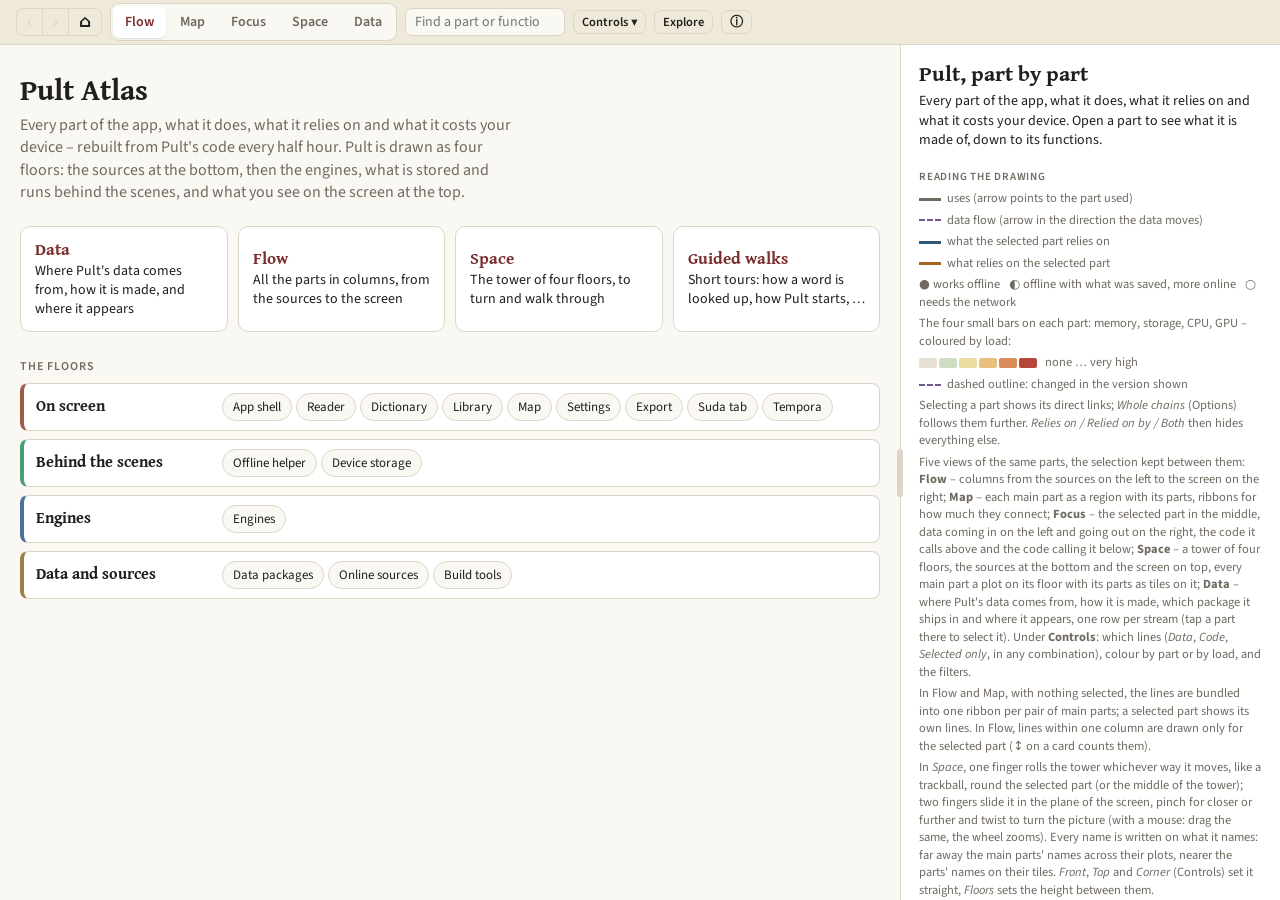
==== commit e15be944: "Atlas rebuilt for Pult b7e1d93 [skip ci]" ====
--- a/index.html
+++ b/index.html
@@ -220,7 +220,7 @@
 .elabel { font: 11px var(--ui); fill: var(--ink); paint-order: stroke; stroke: var(--bg); stroke-width: 3px; pointer-events: none; }
 .hint { position: absolute; left: 12px; bottom: 10px; font-size: 12px; color: var(--mut); background: color-mix(in srgb, var(--bg) 85%, transparent); padding: 4px 8px; border-radius: 6px; pointer-events: none; }
 .tip { position: absolute; pointer-events: none; background: var(--surface); border: 1px solid var(--line); border-radius: 7px; padding: 6px 9px; font-size: 12.5px; max-width: 280px; box-shadow: 0 6px 18px rgba(0,0,0,.15); z-index: 5; }
-@media (max-width: 760px) {
+@media (orientation: portrait) {   /* portrait (phone or iPad held upright): the pane at the bottom */
   main { flex-direction: column; }
   #panel { width: auto; max-width: none; height: 44%; border-left: 0; border-top: 1px solid var(--line); padding-left: max(16px, env(safe-area-inset-left, 0px)); }
   .touch #panel { width: auto; }
@@ -259,7 +259,7 @@
 .touch .res { grid-template-columns: calc(74px * var(--k)) 1fr; } .touch .res b { font-size: calc(13px * var(--k)); }
 .touch h1 { font-size: calc(17px * var(--k)); } .touch h1 small { font-size: calc(12px * var(--k)); } .touch .rng { font-size: calc(12.5px * var(--k)); }
 .touch .tip { font-size: calc(12.5px * var(--k)); max-width: calc(280px * var(--k)); }
-@media (max-width: 760px) { .touch #panel { width: auto; max-width: none; } }
+@media (orientation: portrait) { .touch #panel { width: auto; max-width: none; } }
 .touch header .seg button, .touch header button.plain { min-height: 44px; min-width: 44px; padding: 0 11px; font-size: 15px; }
 .touch header .seg.nb button { font-size: 19px; } .touch header .search input { min-height: 44px; font-size: 16px; } .touch header .search { max-width: 280px; }
 .touch header input[type=range] { height: 44px; } .touch header .rng input { width: 110px; } .touch header { gap: 6px 8px; }
@@ -270,13 +270,11 @@
 #divider { flex: none; width: 16px; margin: 0 -8px; position: relative; z-index: 5; cursor: col-resize; touch-action: none; }
 #divider::after { content: ''; position: absolute; top: 50%; left: 50%; width: 6px; height: 48px; border-radius: 3px; background: var(--line); transform: translate(-50%, -50%); }
 #divider:hover::after, #divider.drag::after { background: var(--acc); }
-#paneThird { position: absolute; z-index: 6; left: 50%; top: 50%; transform: translate(-50%, -50%) translateY(-70px); width: 30px; height: 30px; border-radius: 15px; border: 1px solid var(--line); background: var(--surface); color: var(--ink); font: 600 13px var(--ui); cursor: pointer; padding: 0; box-shadow: 0 2px 8px rgba(0,0,0,.18); }
-.touch #paneThird { width: 40px; height: 40px; border-radius: 20px; font-size: 15px; transform: translate(-50%, -50%) translateY(-84px); }
-body.paneShut #paneThird { transform: translate(-100%, -50%) translateY(-70px); left: 0; }
 body.paneShut #panel { padding: 0; border: 0; overflow: hidden; }
-@media (max-width: 760px) { #paneThird, .touch #paneThird { transform: translate(-50%, -50%) translateX(-90px); } body.paneShut #paneThird { left: 50%; transform: translate(-50%, -100%) translateX(-90px); top: 0; } }
+body.paneShut #divider, .touch body.paneShut #divider { margin: 0; background: var(--soft); border-left: 1px solid var(--line); }   /* closed: the handle stays wholly on screen, to drag the pane back out (or double-tap) */
+@media (orientation: portrait) { body.paneShut #divider, .touch body.paneShut #divider { border-left: 0; border-top: 1px solid var(--line); } }
 .touch #divider { width: 28px; margin: 0 -14px; } .touch #divider::after { width: 8px; height: 64px; }
-@media (max-width: 760px) { #divider { width: auto; height: 16px; margin: -8px 0; cursor: row-resize; } #divider::after { width: 48px; height: 6px; } .touch #divider { width: auto; height: 28px; margin: -14px 0; } .touch #divider::after { width: 64px; height: 8px; } }
+@media (orientation: portrait) { #divider { width: auto; height: 16px; margin: -8px 0; cursor: row-resize; } #divider::after { width: 48px; height: 6px; } .touch #divider { width: auto; height: 28px; margin: -14px 0; } .touch #divider::after { width: 64px; height: 8px; } }
 body:not(.v-space) #segSnap, body:not(.v-space) .rng { display: none; }
 /* the top bar, as in Pult: one row in Pult's bar colour – ‹ › ⌂, the views as tabs, search, Controls, Explore, ⓘ; every other switch
    lives in the Controls tray that drops over the drawing. On a phone the tabs take a second row. */
@@ -332,7 +330,7 @@
 </div>
 <main>
   <div id="stage"><canvas id="cv3" aria-label="Components of Pult and how they connect"></canvas><div id="dmap" hidden></div><div id="start" hidden></div><div class="hint" id="hint" aria-live="polite"></div><div class="tip" id="tip" hidden></div></div>
-  <div id="divider" role="separator" aria-orientation="vertical" aria-label="Drag to change the width of the pane, all the way to the edge to close it" tabindex="0"><button id="paneThird" title="The pane on the right third of the screen" aria-label="Pane to a third of the screen">⅓</button></div>
+  <div id="divider" role="separator" aria-orientation="vertical" aria-label="Drag to change the width of the pane, all the way to the edge to close it" tabindex="0"></div>
   <aside id="panel" aria-label="About the part"><div id="pnav"><button class="plain" id="pback" aria-label="Back" title="Back" disabled>‹</button><button class="plain" id="pfwd" aria-label="Forward" title="Forward" disabled>›</button><button class="plain" id="pclose" aria-label="Close">✕</button></div><div id="pbody"></div></aside>
 </main>
 <footer>
@@ -1498,16 +1496,14 @@
 if (!TOUCH) $('.sizes').hidden = true;
 // the divider: drag to make the pane wider or narrower (higher or lower on phones); double-tap for the usual size
 const isCol = () => getComputedStyle($('main')).flexDirection === 'column';
-// the pane can be pulled away completely (to the right edge, or down on phones); ⅓ brings it back to a third of the screen
+// the pane can be pulled away completely (to the right edge, or down in portrait) and dragged back out; double-tap the divider for the usual size
 function paneFit() { const P = $('#panel'), m = $('main').getBoundingClientRect(), col = isCol();
   const v = col ? S.paneH : S.paneW, max = col ? m.height - 120 : m.width - 260, shut = v != null && v < 90;
   document.body.classList.toggle('paneShut', shut);
   if (col) { P.style.width = ''; P.style.maxWidth = ''; P.style.height = v == null ? '' : shut ? '0px' : Math.min(max, v) + 'px'; }
   else { P.style.height = ''; P.style.width = v == null ? '' : shut ? '0px' : Math.min(max, v) + 'px'; P.style.maxWidth = v == null ? '' : 'none'; } }
-function paneThird() { const m = $('main').getBoundingClientRect(); if (isCol()) S.paneH = Math.round(m.height / 3); else S.paneW = Math.round(m.width / 3); keep(); paneFit(); draw(); }
 { const dv = $('#divider'); let drag = null, lastTap = 0;
-  $('#paneThird').addEventListener('pointerdown', e => e.stopPropagation()); $('#paneThird').onclick = e => { e.stopPropagation(); paneThird(); };
-  dv.addEventListener('pointerdown', e => { if (e.target.closest('#paneThird')) return; e.preventDefault(); dv.setPointerCapture(e.pointerId); drag = e.pointerId; dv.classList.add('drag');
+  dv.addEventListener('pointerdown', e => { e.preventDefault(); dv.setPointerCapture(e.pointerId); drag = e.pointerId; dv.classList.add('drag');
     const now = Date.now(); if (now - lastTap < 350) { S.paneW = S.paneH = null; keep(); paneFit(); run3d(); drag = null; dv.classList.remove('drag'); } lastTap = now; });
   dv.addEventListener('pointermove', e => { if (drag !== e.pointerId) return; const m = $('main').getBoundingClientRect();
     if (isCol()) S.paneH = Math.round(m.bottom - e.clientY); else S.paneW = Math.round(m.right - e.clientX); paneFit(); run3d(); });
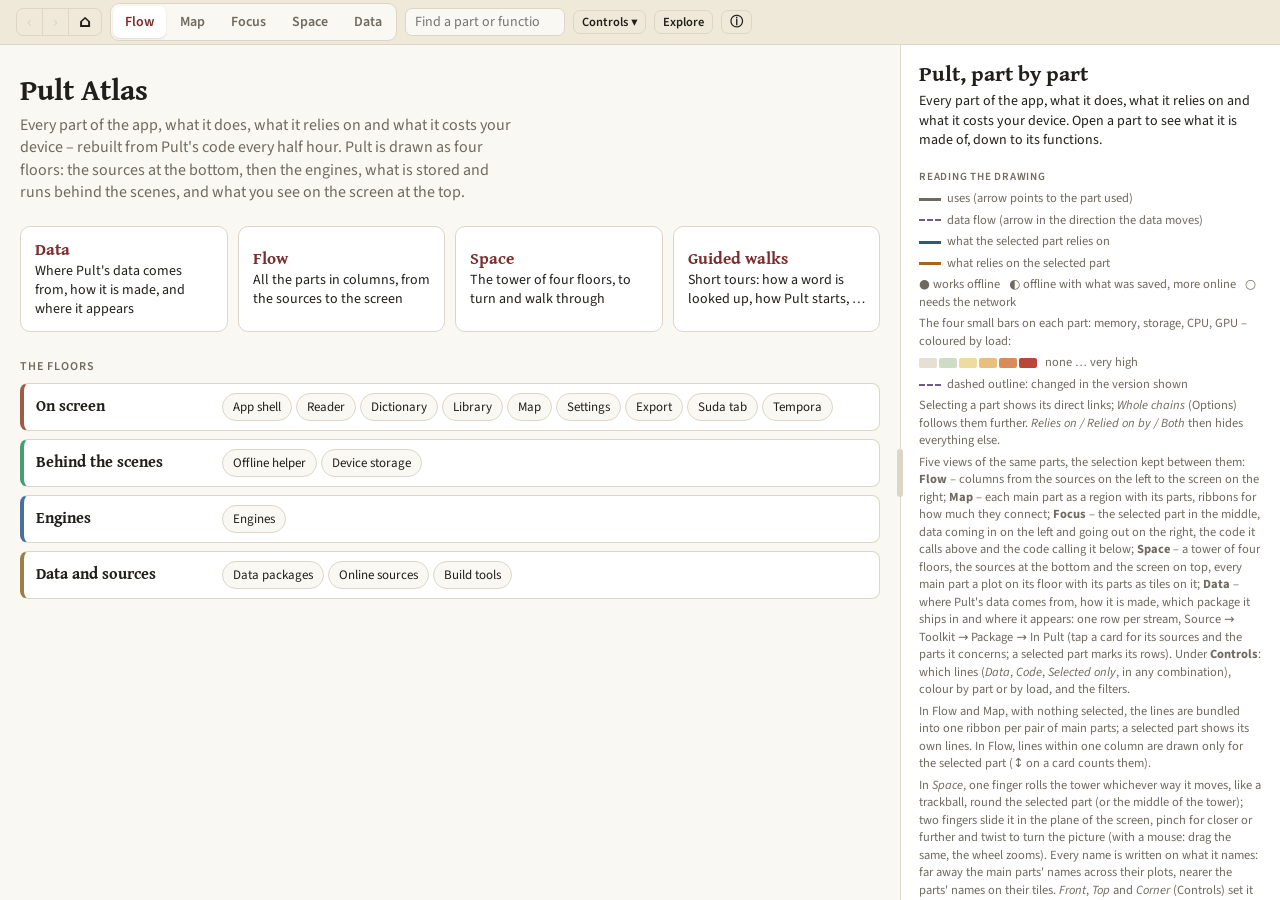
==== commit cf8a27e8: "Atlas rebuilt for Pult 9fe2475 [skip ci]" ====
--- a/index.html
+++ b/index.html
@@ -73,7 +73,6 @@
 .results button:hover, .results button.on { background: var(--soft); }
 .results small { color: var(--mut); display: block; font-size: 12px; }
 main { flex: 1; display: flex; min-height: 0; position: relative; overflow: hidden; }
-/* the Data view: the Data Map – one row per stream of data, source → toolkit → package → in Pult; stacked on a phone */
 #start { position: absolute; inset: 0; overflow: auto; background: var(--bg); z-index: 3; padding: 28px max(16px, env(safe-area-inset-left, 0px)) 40px; }
 #start .st-in { max-width: 860px; margin: 0 auto; }
 #start h2 { font: 700 30px/1.1 var(--display); margin: 0 0 8px; }
@@ -89,41 +88,6 @@
 #start .fl .ps { display: flex; flex-wrap: wrap; gap: 4px; }
 #start .fl .ps button { font: 13px var(--ui); border: 1px solid var(--line); border-radius: 14px; padding: 3px 10px; min-height: 28px; background: var(--bg); color: var(--ink); cursor: pointer; }
 @media (max-width: 600px) { #start .fl { grid-template-columns: 1fr; } }
-#dmap { position: absolute; inset: 0; overflow: auto; background: var(--bg); padding: 18px max(16px, env(safe-area-inset-left, 0px)) 40px; -webkit-overflow-scrolling: touch; }
-#dmap .dm-in { max-width: 1280px; margin: 0 auto; }
-#dmap h2 { font: 700 26px/1.15 var(--display); margin: 0 0 6px; }
-#dmap h3 { font: 700 19px/1.2 var(--display); margin: 30px 0 10px; }
-#dmap .lede { color: var(--mut); max-width: 68ch; margin: 0 0 16px; font-size: 15px; }
-#dmap .dm-heads, #dmap .dm-row { display: grid; grid-template-columns: 9rem repeat(4, minmax(0, 1fr)); gap: 0 24px; }
-#dmap .dm-heads { position: sticky; top: -18px; background: var(--bg); z-index: 2; padding: 8px 0; border-bottom: 1px solid var(--line); }
-#dmap .dm-heads div { font: 600 12px/1.2 var(--ui); text-transform: uppercase; letter-spacing: .08em; color: var(--mut); }
-#dmap .dm-row { padding: 14px 0; border-bottom: 1px solid var(--line); border-radius: 8px; }
-#dmap .dm-row.hit { background: color-mix(in srgb, var(--acc) 7%, transparent); box-shadow: inset 3px 0 0 var(--acc); padding-left: 0; }
-#dmap .dm-stream { font: 700 17px/1.2 var(--display); padding: 6px 0 0 8px; }
-#dmap .dm-stream small { display: block; font: 400 13px/1.35 var(--ui); color: var(--mut); margin-top: 4px; }
-#dmap .dm-card { position: relative; background: var(--surface); border: 1px solid var(--line); border-left: 4px solid var(--c); border-radius: 8px; padding: 9px 11px; font-size: 14px; line-height: 1.4; min-width: 0; }
-#dmap .dm-card b { display: block; font-weight: 700; margin-bottom: 2px; }
-#dmap .dm-card ul { margin: 2px 0 0; padding-left: 1.05em; } #dmap .dm-card li { margin: 1px 0; }
-#dmap .dm-card .note { margin-top: 6px; font-size: 13px; color: var(--mut); }
-#dmap .dm-card.priv b, #dmap .priv { color: var(--down); }
-#dmap .dm-row > .dm-card:not(:last-child)::after { content: ""; position: absolute; right: -19px; top: 50%; width: 12px; height: 2px; background: var(--mut); opacity: .6; }
-#dmap .dm-row > .dm-card:not(:last-child)::before { content: ""; position: absolute; right: -22px; top: calc(50% - 4px); border: 5px solid transparent; border-left: 6px solid var(--mut); border-right: 0; opacity: .6; }
-#dmap .chips { display: flex; flex-wrap: wrap; gap: 4px; margin-top: 7px; }
-#dmap .chips button { font: 13px var(--ui); border: 1px solid var(--line); border-radius: 14px; padding: 3px 10px; min-height: 28px; background: var(--bg); color: var(--ink); cursor: pointer; }
-#dmap .chips button.on { border-color: var(--acc); color: var(--acc); font-weight: 600; }
-#dmap .dm-legend { display: flex; flex-wrap: wrap; gap: 6px 18px; margin: 0 0 14px; font-size: 13px; color: var(--mut); }
-#dmap .dm-legend i { display: inline-block; width: 4px; height: 14px; border-radius: 2px; background: var(--c); vertical-align: -2px; margin-right: 6px; }
-#dmap .dm-layers { display: grid; grid-template-columns: repeat(4, minmax(0, 1fr)); gap: 12px; }
-#dmap .dm-layer { background: var(--surface); border: 1px solid var(--line); border-radius: 8px; padding: 11px 13px; }
-#dmap .dm-layer b { display: block; font: 700 16px/1.2 var(--display); margin-bottom: 3px; } #dmap .dm-layer p { margin: 0; color: var(--mut); font-size: 14px; }
-@media (max-width: 860px) {
-  #dmap .dm-heads { display: none; } #dmap .dm-row { grid-template-columns: minmax(0, 1fr); gap: 16px; }
-  #dmap .dm-row > .dm-card::before, #dmap .dm-row > .dm-card::after { display: none; }
-  #dmap .dm-row > .dm-card:not(:last-child)::after { display: block; content: "↓"; background: none; width: auto; height: auto; right: auto; left: 50%; top: auto; bottom: -18px; color: var(--mut); font-size: 15px; line-height: 1; transform: translateX(-50%); }
-  #dmap .dm-card .step { display: block; font: 600 11px/1 var(--ui); text-transform: uppercase; letter-spacing: .08em; color: var(--mut); margin-bottom: 4px; }
-  #dmap .dm-layers { grid-template-columns: minmax(0, 1fr); } }
-#dmap .dm-card .step { display: none; }
-@media (max-width: 860px) { #dmap .dm-card .step { display: block; } }
 #stage { flex: 1; min-width: 0; min-height: 0; position: relative; user-select: none; -webkit-user-select: none; -webkit-touch-callout: none; }
 #cv3 { position: absolute; inset: 0; width: 100%; height: 100%; display: block; touch-action: none; cursor: grab; }   /* (absolute: the drawing never holds its area open – the pane beside or below can take the room) */
 #cv3:active { cursor: grabbing; }
@@ -283,14 +247,34 @@
 .tabs button { border: 0; background: transparent; color: var(--mut); font: 600 14px var(--ui); padding: 4px 12px; border-radius: 7px; cursor: pointer; min-height: 32px; }
 .tabs button[aria-pressed="true"] { background: var(--surface); color: var(--acc); box-shadow: 0 1px 2px rgba(0,0,0,.12); }
 .touch .tabs button { min-height: 38px; padding: 0 13px; font-size: 15px; }
-@media (max-width: 700px) { body.compact header { flex-wrap: wrap; } .tabs { order: 10; flex: 1 1 100%; } .tabs button { flex: 1; padding: 4px 4px; } }
+/* a phone: still one line – ‹ › give way to the phone's own back gesture, the search becomes 🔍 (its field opens over the
+   bar), ⓘ moves into Controls */
+#qBtn, #infoBtn2 { display: none; }
+@media (max-width: 700px) {
+  #navBtns #back, #navBtns #fwd { display: none; }
+  body.compact header .search { display: none; } #qBtn { display: inline-flex; align-items: center; justify-content: center; }
+  body.searching header .search { display: block; position: absolute; left: max(8px, env(safe-area-inset-left, 0px)); right: max(8px, env(safe-area-inset-right, 0px)); top: max(3px, env(safe-area-inset-top, 0px)); max-width: none; z-index: 5; }
+  body.searching header .search input { height: 44px; font-size: 16px; }
+  header #infoBtn { display: none; } #infoBtn2 { display: inline-flex; align-items: center; }
+  .tabs { flex: 1 1 auto; min-width: 0; } .tabs button { flex: 1; padding: 4px 2px; font-size: 13.5px; min-width: 0; }
+  .touch .tabs button { padding: 0 2px; font-size: 14px; }
+  header { gap: 4px; }
+}
+@media (max-width: 400px) { .touch header button.plain, .touch header .seg.nb button { min-width: 38px; padding: 0 5px; } header { padding-left: max(6px, env(safe-area-inset-left, 0px)) !important; padding-right: max(6px, env(safe-area-inset-right, 0px)) !important; }
+  .tabs { padding: 1px; gap: 0; } .tabs button, .touch .tabs button { font-size: 12.5px; padding: 0 1px; letter-spacing: -.01em; } }
 #ctlWrap { display: contents; } #ctlBtn { display: none; }
 .touch #tray .seg button, .touch #tray button.plain { min-height: 44px; min-width: 44px; padding: 0 11px; font-size: 15px; } .touch #tray .rng input { width: 110px; height: 44px; } .touch #tray .rng { font-size: 13px; }
 body.compact #ctlBtn { display: inline-flex; align-items: center; justify-content: center; }
 #tray { position: fixed; z-index: 25; left: 0; right: 0; background: var(--surface); border-bottom: 1px solid var(--line); box-shadow: 0 12px 28px rgba(0,0,0,.22); padding: 10px max(16px, env(safe-area-inset-right, 0px)) 12px max(16px, env(safe-area-inset-left, 0px)); }
-#tray #ctlWrap { display: flex; flex-wrap: wrap; gap: 8px 10px; align-items: center; }
+#tray { padding-top: 6px; padding-bottom: 6px; }
+#tray #ctlWrap { display: flex; flex-wrap: nowrap; gap: 8px; align-items: center; overflow-x: auto; overscroll-behavior-x: contain; scrollbar-width: none; -webkit-overflow-scrolling: touch; }   /* always one line: what does not fit scrolls sideways */
+#tray #ctlWrap::-webkit-scrollbar { display: none; }
+#tray #ctlWrap > * { flex: none; }
+#tray.more-r #ctlWrap { -webkit-mask-image: linear-gradient(to right, #000 calc(100% - 36px), transparent); mask-image: linear-gradient(to right, #000 calc(100% - 36px), transparent); }
+#tray.more-l #ctlWrap { -webkit-mask-image: linear-gradient(to left, #000 calc(100% - 36px), transparent); mask-image: linear-gradient(to left, #000 calc(100% - 36px), transparent); }
+#tray.more-l.more-r #ctlWrap { -webkit-mask-image: linear-gradient(to right, transparent, #000 36px, #000 calc(100% - 36px), transparent); mask-image: linear-gradient(to right, transparent, #000 36px, #000 calc(100% - 36px), transparent); }
 body.compact #ctlBtn[aria-expanded="true"] { background: var(--ink); color: var(--surface); }
-body.compact header { flex-wrap: nowrap; } @media (max-width: 700px) { body.compact header { flex-wrap: wrap; } } body.compact .search { flex: 1 1 80px; min-width: 70px; }
+body.compact header { flex-wrap: nowrap; position: relative; } body.compact .search { flex: 1 1 80px; min-width: 70px; }
 .hint:empty { display: none; }
 .sizes { display: flex; align-items: center; gap: 8px; font-size: 13px; }
 @media (max-width: 560px) { .touch .seg button, .touch button.plain, .touch header .seg button, .touch header button.plain { padding: 0 9px; } .touch .rng input { width: 64px; } }
@@ -304,6 +288,7 @@
   <h1>Pult Atlas<small id="hdrVer"></small></h1>
   <div class="seg nb" id="navBtns"><button id="back" title="Back to the previous part (Alt + ←)" aria-label="Back" disabled>‹</button><button id="fwd" title="Forward (Alt + →)" aria-label="Forward" disabled>›</button><button id="home" title="The start page" aria-label="Start page">⌂</button></div>
   <div class="tabs" id="segView" role="tablist" title="View"><button data-v="flow" aria-label="Flow: columns from sources to screen">Flow</button><button data-v="map" aria-label="Map: regions with their parts">Map</button><button data-v="focus" aria-label="Focus: one part and its neighbours">Focus</button><button data-v="space" aria-label="Space: a tower of four floors">Space</button><button data-v="data" aria-label="Data: where the data comes from and where it appears">Data</button></div>
+  <button class="plain" id="qBtn" aria-label="Find a part or function" title="Find a part or function">🔍</button>
   <div class="search"><input id="q" type="search" placeholder="Find a part or function…" autocomplete="off" aria-label="Find a part"><div class="results" id="res" hidden></div></div>
   <button class="plain" id="ctlBtn" aria-expanded="false" title="Views, lines, colours and filters"><span class="l">Controls ▾</span><span class="s">☰</span></button>
   <div id="ctlWrap">
@@ -312,6 +297,7 @@
   <div class="seg" id="segMetric" title="Colour by"><button data-v="part" aria-pressed="true">Part</button><button data-v="mem" aria-pressed="false" title="Memory">Mem</button><button data-v="store" aria-pressed="false" title="Storage" aria-label="Storage"><span class="l">Store</span><span class="s">Sto</span></button><button data-v="cpu" aria-pressed="false">CPU</button><button data-v="gpu" aria-pressed="false">GPU</button></div>
   <div class="seg" id="segFocus" title="With a part selected, show only…"><button data-v="all" aria-pressed="true">All</button><button data-v="up" aria-pressed="false" title="only what the selected part relies on" aria-label="Relies on"><span class="l">Relies on</span><span class="s">↑</span></button><button data-v="down" aria-pressed="false" title="only what relies on the selected part" aria-label="Relied on by"><span class="l">Relied on by</span><span class="s">↓</span></button><button data-v="both" aria-label="Both" aria-pressed="false" title="only the selected part's connections"><span class="l">Both</span><span class="s">↕</span></button></div>
   <label class="rng" title="The height between the floors"><span>Floors</span> <input type="range" id="spread" min="0.4" max="3" step="0.05" value="1" aria-label="Spacing"></label>
+  <button class="plain" id="infoBtn2" title="How to read the drawing">ⓘ How to read it</button>
   <button class="plain" id="optBtn" aria-expanded="false" title="Options"><span class="t">Options </span>▾</button>
   </div>
   <canvas id="mini" aria-label="Overview: the main parts by floor; tap one to go there"></canvas>
@@ -329,7 +315,7 @@
   <div class="row"><button class="plain" id="expAll">Expand all</button><button class="plain" id="colAll">Collapse</button></div>
 </div>
 <main>
-  <div id="stage"><canvas id="cv3" aria-label="Components of Pult and how they connect"></canvas><div id="dmap" hidden></div><div id="start" hidden></div><div class="hint" id="hint" aria-live="polite"></div><div class="tip" id="tip" hidden></div></div>
+  <div id="stage"><canvas id="cv3" aria-label="Components of Pult and how they connect"></canvas><div id="start" hidden></div><div class="hint" id="hint" aria-live="polite"></div><div class="tip" id="tip" hidden></div></div>
   <div id="divider" role="separator" aria-orientation="vertical" aria-label="Drag to change the width of the pane, all the way to the edge to close it" tabindex="0"></div>
   <aside id="panel" aria-label="About the part"><div id="pnav"><button class="plain" id="pback" aria-label="Back" title="Back" disabled>‹</button><button class="plain" id="pfwd" aria-label="Forward" title="Forward" disabled>›</button><button class="plain" id="pclose" aria-label="Close">✕</button></div><div id="pbody"></div></aside>
 </main>
@@ -449,11 +435,11 @@
     if (S.focus !== 'down') r.up.forEach((_, x) => k.add(x)); if (S.focus !== 'up') r.down.forEach((_, x) => k.add(x));
     vis = vis.filter(x => k.has(x)); visSet = k; edges = edges.filter(e => k.has(e.a) && k.has(e.b)); }
   L = { vis, edges: edges.filter(lineOn) };
-  if (S.view === 'data') { renderDataMap(); renderPanel(); return; }
+  if (S.view === 'data') { T2.lay = layData(); run3d(); renderPanel(); return; }
   if (S.view === 'space') TW3.lay = layTower(vis); else lay2d();
   run3d(); renderPanel();
 }
-function fit(id) { if (S.view === 'data') return; return S.view === 'space' ? fitTower(id) : fit2d(id); }
+function fit(id) { if (S.view === 'data') return T2.lay?.pos?.has(id) ? fit2d(id) : null; return S.view === 'space' ? fitTower(id) : fit2d(id); }
 // ---------------------------------------------------------------- the start page: what the atlas is, the floors, where to begin
 function showStart(on) { $('#start').hidden = !on; document.body.classList.toggle('starting', on); if (on) renderStart(); }
 function renderStart() {
@@ -473,24 +459,60 @@
   else if (b.dataset.g) guide({ k: b.dataset.g }); else if (b.dataset.part) select(b.dataset.part); };
 // ---------------------------------------------------------------- the Data view (datamap.json, written by hand; the build checks every part it names)
 const DMC = { src: 38, tk: 212, pk: 150, ap: 14 };   // (the floors' colour families: sources ochre, toolkit slate, packages green-grey, in Pult red-brown)
-function renderDataMap() {
-  const D = MODEL.datamap, el = $('#dmap'); if (!D) { el.innerHTML = '<div class="dm-in"><p class="lede">The Data Map is not in this build.</p></div>'; return; }
-  const dk = document.documentElement.dataset.theme === 'dark', col = k => `hsl(${DMC[k]} ${dk ? 30 : 38}% ${dk ? 55 : 45}%)`;
-  const near = pid => S.sel && (S.sel === pid || S.sel.startsWith(pid + '.') || pid.startsWith(S.sel + '.'));   // (the selected part, a part of it, or what it is part of)
-  const chip = pid => N.get(pid) ? `<button data-part="${esc(pid)}" class="${near(pid) ? 'on' : ''}">${esc(N.get(pid).name)}</button>` : '';
-  const card = c => `<div class="dm-card${c.priv ? ' priv' : ''}" style="--c:${col(c.k)}"><span class="step">${esc(c.step || D.columns[c.k])}</span><b>${esc(c.title)}</b>${c.text ? esc(c.text) : ''}
-    ${c.items ? `<ul>${c.items.map(t => `<li>${esc(t)}</li>`).join('')}</ul>` : ''}${c.note ? `<div class="note">${esc(c.note)}</div>` : ''}
-    ${c.parts?.length ? `<div class="chips">${c.parts.map(chip).join('')}</div>` : ''}</div>`;
-  const top = el.scrollTop;
-  el.innerHTML = `<div class="dm-in"><h2>Where Pult's data comes from</h2><p class="lede">${esc(D.lede)} Tap a part to select it; it stays selected in the other views.</p>
-    <div class="dm-legend">${Object.entries(D.columns).map(([k, t]) => `<span><i style="--c:${col(k)}"></i>${esc(t)}</span>`).join('')}<span class="priv">private – only on your devices</span></div>
-    <div class="dm-heads"><div></div>${Object.values(D.columns).map(t => `<div>${esc(t)}</div>`).join('')}</div>
-    ${D.streams.map(st => `<div class="dm-row${st.cells.some(c => (c.parts || []).some(near)) ? ' hit' : ''}"><div class="dm-stream">${esc(st.name)}<small>${esc(st.small)}</small></div>${st.cells.map(card).join('')}</div>`).join('')}
-    <h3>Three layers of data</h3><div class="dm-layers">${D.layers.map(l => `<div class="dm-layer"><b>${esc(l.title)}</b><p>${esc(l.text)}</p></div>`).join('')}</div></div>`;
-  el.scrollTop = top;
-  if (S.sel && !renderDataMap.seen?.has(S.sel)) { (renderDataMap.seen ||= new Set()).add(S.sel); const h = el.querySelector('.dm-row.hit'); if (h && (h.offsetTop < el.scrollTop || h.offsetTop > el.scrollTop + el.clientHeight - 80)) el.scrollTo({ top: h.offsetTop - 60, behavior: 'smooth' }); }
-}
-document.addEventListener('click', e => { const b = e.target.closest('#dmap [data-part]'); if (!b) return; const id = b.dataset.part; select(S.sel === id ? null : id); });
+// Drawn like Flow: four columns (Source, Toolkit, Package, In Pult) of rounded cards in the floors' colours, one row per
+// stream of data with its name on the left, curved arrows from card to card along each row, the three layers beneath.
+// A card shows its title; tapped, its details (sources, the parts it names) open in the pane. A selected part marks its rows.
+function layData() {
+  const D = MODEL.datamap; if (!D) return { kind: 'data', pos: new Map(), frames: [], heads: [], edges: [], empty: true };
+  const keys = Object.keys(D.columns), GX = CW + 90, RH = CH + 34, X0 = 330, pos = new Map(), rows = [], heads = [];
+  keys.forEach((k, c) => heads.push({ x: X0 + c * GX, y: -36, t: D.columns[k] }));
+  D.streams.forEach((st, r) => { const y = r * RH; rows.push({ r, y, name: st.name, small: st.small });
+    st.cells.forEach(cell => { const c = keys.indexOf(cell.k); pos.set(`dm:${r}:${cell.k}`, { x: X0 + c * GX, y: y + CH / 2, w: CW / 2, h: CH / 2, cell, st, c }); }); });
+  const ly = D.streams.length * RH + 70;
+  D.layers.forEach((l, i) => pos.set(`dm:L:${i}`, { x: X0 + i * GX, y: ly + 40 + CH / 2, w: CW / 2, h: CH / 2, layer: l, c: i }));
+  const extra = rows.map(rw => ({ x: 105, y: rw.y + CH / 2, w: 105, h: CH / 2 }));   // (the streams' names, left of the cards – counted when fitting the view)
+  return { kind: 'data', pos, frames: [], heads, edges: [], rows, layersY: ly, X0, GX, keys, extra };
+}
+const dmNear = pid => S.sel && (S.sel === pid || S.sel.startsWith(pid + '.') || pid.startsWith(S.sel + '.'));   // (the selected part, a part of it, or what it is part of)
+function frameData(x, lay) {
+  const dk = dark2(), fillOf = k => `hsl(${DMC[k] ?? 40} ${dk ? 18 : 30}% ${dk ? 24 : 88}%)`, edgeOf = k => `hsl(${DMC[k] ?? 40} ${dk ? 22 : 28}% ${dk ? 40 : 66}%)`;
+  const fsH = Math.max(17, Math.min(40, 15 * KZ() / T2.k));
+  // rows with a part of the selection: a band behind them
+  for (const rw of lay.rows) { const hit = MODEL.datamap.streams[rw.r].cells.some(c => (c.parts || []).some(dmNear));
+    if (hit) { x.globalAlpha = 1; x.fillStyle = `color-mix(in srgb, ${css('--acc')} ${dk ? 14 : 8}%, transparent)`; x.beginPath(); rrect(x, -20, rw.y - 14, lay.X0 + 3 * lay.GX + CW / 2 + 40, CH + 28, 14); x.fill(); } }
+  // the column headings and the streams' names, as Flow's column headings
+  x.fillStyle = css('--mut'); x.font = `italic ${fsH}px "Gentium Book Plus", Georgia, serif`; x.textAlign = 'center'; x.textBaseline = 'alphabetic';
+  for (const h of lay.heads) x.fillText(h.t, h.x, h.y);
+  const nx = lay.X0 - CW / 2 - 18, nw = nx;   // (the names end just left of the first column, never under it)
+  for (const rw of lay.rows) { x.textAlign = 'right'; x.textBaseline = 'middle'; x.fillStyle = css('--ink');
+    let f = Math.max(17, Math.min(34, 15 * KZ() / T2.k)); for (;;) { x.font = `700 ${f}px "Gentium Book Plus", Georgia, serif`; if (x.measureText(rw.name).width <= nw || f <= 11) break; f -= 1; }
+    const two = f <= 22; x.fillText(rw.name, nx, rw.y + (two ? CH / 2 - 9 : CH / 2));
+    if (two) { x.fillStyle = css('--mut'); x.font = '13px "Source Sans 3", sans-serif'; let u = rw.small; while (u.length > 3 && x.measureText(u).width > nw) u = u.slice(0, -1); x.fillText(u, nx, rw.y + CH / 2 + 13); } }
+  x.textAlign = 'center'; x.textBaseline = 'alphabetic'; x.fillStyle = css('--mut'); x.font = `italic ${fsH}px "Gentium Book Plus", Georgia, serif`; x.fillText('Three layers of data', lay.X0 + 1.5 * lay.GX, lay.layersY + 20);
+  // the arrows along each row: curved, from card to card
+  x.strokeStyle = css('--mut'); x.fillStyle = css('--mut'); x.globalAlpha = 0.7; x.lineWidth = 1.6;
+  for (const rw of lay.rows) for (let c = 0; c + 1 < lay.keys.length; c++) { const a = lay.pos.get(`dm:${rw.r}:${lay.keys[c]}`), b = lay.pos.get(`dm:${rw.r}:${lay.keys[c + 1]}`); if (!a || !b) continue;
+    const x0 = a.x + a.w, x1 = b.x - b.w - 6, y = a.y, m = (x0 + x1) / 2; x.beginPath(); x.moveTo(x0, y); x.bezierCurveTo(m, y - 16, m, y - 16, x1, y); x.stroke();
+    const an = Math.atan2(16 * 0.75, x1 - m) * -1 * 0; x.beginPath(); x.moveTo(x1 + 6, y); x.lineTo(x1 - 2, y - 4.5); x.lineTo(x1 - 2, y + 4.5); x.fill(); }
+  x.globalAlpha = 1;
+  // the cards
+  for (const [id, b] of lay.pos) { const x0 = b.x - b.w, y0 = b.y - b.h, w = b.w * 2, h = b.h * 2, k = b.cell?.k || 'layer', on = S.dmSel === id;
+    const lit = b.cell && (b.cell.parts || []).some(dmNear);
+    x.beginPath(); rrect(x, x0, y0, w, h, 10); x.fillStyle = b.layer ? css('--surface') : fillOf(k); x.fill();
+    x.lineWidth = (on ? 3 : lit ? 2.5 : 1.2) / Math.min(1, T2.k * 1.4); x.strokeStyle = on ? css('--acc') : lit ? css('--acc') : b.cell?.priv ? css('--down') : b.layer ? css('--line') : edgeOf(k); x.stroke();
+    const t = b.cell ? b.cell.title : b.layer.title; writeName(x, t, x0, 0, w, b.y, y0, false, b.cell?.priv ? css('--down') : css('--ink'));
+    if (13 * KZ() / T2.k <= 17) { const sub = b.cell ? (b.cell.items ? b.cell.items.length + ' sources' : b.cell.parts?.length ? b.cell.parts.map(p => N.get(p)?.name).filter(Boolean).slice(0, 2).join(' · ') : (b.cell.text || '').split(/[;.]/)[0]) : b.layer.text.split('.')[0];
+      x.font = '12px "Source Sans 3", sans-serif'; x.fillStyle = css('--mut'); x.textAlign = 'left'; x.textBaseline = 'alphabetic'; let u = sub || ''; while (u.length > 3 && x.measureText(u).width > w - 24) u = u.slice(0, -1); if (u !== sub) u = u.trimEnd() + '…'; x.fillText(u, x0 + 12, y0 + 43); }
+    T3.drawn.push({ id, x: b.x * T2.k + T2.x, y: b.y * T2.k + T2.y, w: b.w * T2.k, h: b.h * T2.k }); }
+}
+function renderDataCard(P) {   // a Data card's details in the pane
+  const b = T2.lay?.pos?.get(S.dmSel); if (!b) return false; const D = MODEL.datamap;
+  if (b.layer) { P.innerHTML = `<div class="crumbs">Data · Three layers of data</div><h2>${esc(b.layer.title)}</h2><p>${esc(b.layer.text)}</p>`; return true; }
+  const c = b.cell; P.innerHTML = `<div class="crumbs">Data · ${esc(b.st.name)} · ${esc(c.step || D.columns[c.k])}</div><h2${c.priv ? ' style="color:var(--down)"' : ''}>${esc(c.title)}</h2>
+    ${c.text ? `<p>${esc(c.text)}</p>` : ''}${c.items ? `<h3>Sources</h3><ul class="list">${c.items.map(t => `<li>${esc(t)}</li>`).join('')}</ul>` : ''}${c.note ? `<p style="color:var(--mut)">${esc(c.note)}</p>` : ''}
+    ${c.priv ? '<p style="color:var(--down)">Private – only on your devices.</p>' : ''}
+    ${c.parts?.length ? `<h3>Where it is in the atlas</h3><ul class="list">${c.parts.filter(p => N.get(p)).map(p => `<li><a data-go="${esc(p)}">${esc(N.get(p).name)}</a><span class="k">${esc(N.get(N.get(p).l1)?.name || '')}</span></li>`).join('')}</ul>` : ''}
+    <p class="hintp">${esc(b.st.name)}: ${esc(b.st.small)}.</p>`; return true; }
 function toggle(id) { if (!N.get(id).children.some(x => V.ex.has(x))) { select(id); return; }
   const a0 = anchorOf(id); if (S.exp.has(id)) S.exp.delete(id); else S.exp.add(id); draw(); keepAnchor(id, a0); }
 // opening or closing a part: its top edge stays where it was on the screen (the view moves by what the layout moved)
@@ -498,7 +520,7 @@
   if (S.view === 'space') { const L = TW3.lay; if (!L) return null; const g = L.groups.find(g => g.id === id); if (g) return { x: g.x0, y: g.y, z: g.z0 };
     const pl = L.plots.find(p => p.id === id); if (pl) return { x: pl.x0, y: pl.y, z: pl.z0 }; const c = L.pos.get(id); return c ? { x: c.x - CW / 2, y: c.y, z: c.z - 40 } : null; }
   if (S.view === 'focus') return null;
-  const L = T2.lay; if (!L) return null; const f = L.frames.find(f => f.id === id); if (f) return { x: f.x, y: f.y }; const b = L.pos.get(id); return b ? { x: b.x - b.w, y: b.y - b.h } : null;
+  const L = T2.lay; if (!L) return null; const f = L.frames.find(f => f.id === id); if (f) return { x: f.x + (L.kind === 'flow' && !f.sub ? 10 : 0), y: f.y }; const b = L.pos.get(id); return b ? { x: b.x - b.w, y: b.y - b.h } : null;
 }
 function keepAnchor(id, a0) { const a1 = anchorOf(id); if (!a0 || !a1) return;
   if (S.view === 'space') { T3.cam.ty += a1.y - a0.y; onAxis(); if (T3.camTo) { delete T3.camTo.tx; delete T3.camTo.ty; delete T3.camTo.tz; } }
@@ -527,6 +549,7 @@
 function select(id, fromNav) { if (id) showStart(false); select0(id); if (!fromNav && V) navPush(); }
 function select0(id) { S.sel = id; if (id) { let p = N.get(id).parent; while (p) { S.exp.add(p); p = N.get(p).parent; } } draw(); }
 function tip(ev, id) {
+  if (!N.get(id)) { $('#tip').hidden = true; return; }
   const c = N.get(id), t = $('#tip'), r = $('#stage').getBoundingClientRect();
   t.innerHTML = `<b>${esc(c.name)}</b><br>${esc(c.desc || '')}`; t.hidden = false;
   t.style.left = Math.min(r.width - 290, ev.clientX - r.left + 14) + 'px'; t.style.top = (ev.clientY - r.top + 14) + 'px';
@@ -639,6 +662,9 @@
   if (d?.moved && S.view === 'space' && Math.hypot(d.vx || 0, d.vy || 0) > 2) T3.spin = { vx: (d.vx || 0) * 0.6, vy: (d.vy || 0) * 0.6, ref: d.ref };   // (a little glide after letting go)
   if (d && !d.moved && S.view === 'space' && T3.floorHits) { const f = T3.floorHits.find(b => Math.abs(e.offsetX - b.x) < b.w && Math.abs(e.offsetY - b.y) < b.h); if (f) { const fl = TW3.lay.floors.find(x => x.t === f.t); if (fl) { T3.camTo = { ty: fl.y + CH }; run3d(); } return; } }   // (a floor's name: glide there)
   if (!d || d.moved) { run3d(); return; }
+  if (S.view !== 'space') { const ex = e.offsetX, ey = e.offsetY; for (let i = T3.drawn.length - 1; i >= 0; i--) { const b = T3.drawn[i]; if (Math.abs(ex - b.x) > b.w || Math.abs(ey - b.y) > b.h) continue;
+    if (b.chev && ex >= b.chev.x0 - 6 && ex <= b.chev.x1 + 4) { T3.lastTap = null; toggle(b.id); return; } break; } }   // (▸ / ▾: unfold or fold)
+  if (S.view === 'data') { const id = d.id; if (id && id.startsWith('dm:')) { S.dmSel = S.dmSel === id ? null : id; if (S.sel) select(null); else { renderPanel(); run3d(); } } else { S.dmSel = null; if (S.sel) select(null); else { renderPanel(); run3d(); } } return; }
   const now = Date.now(), id = d.id;
   if (id && T3.lastTap?.id === id && now - T3.lastTap.t < 350) { T3.lastTap = null; toggle(id); return; }
   T3.lastTap = { id, t: now }; if (!id) S.info = false; select(id && S.sel !== id ? id : null); };
@@ -652,7 +678,10 @@
 function renderPanel() { verBar();
   const P = $('#pbody'); const id = S.sel; if (id) S.info = false; const open = !!id || S.info || !!S.guide;
   document.body.classList.toggle('open', open); $('#infoBtn').setAttribute('aria-pressed', !id && S.info); $('#guideBtn').setAttribute('aria-pressed', !!S.guide && !id);
+  if (!id && S.view === 'data' && S.dmSel && !S.info && !S.guide && renderDataCard(P)) { document.body.classList.add('open'); return; }
   if (!id && S.guide && !S.info) { renderGuide(P); return; }
+  if (!id && S.view === 'data' && !S.info && MODEL.datamap) { P.innerHTML = `<h2>Where Pult's data comes from</h2><p>${esc(MODEL.datamap.lede)}</p>
+    <p class="hintp">Tap a card for its sources and the parts of Pult it concerns; a part selected anywhere marks its rows here.</p>`; return; }
   if (!id) {
     const vs = HIST[S.ver], kinds = MODEL.l1.filter(l => V.ex.has(l.id));
     P.innerHTML = `<h2>Pult, part by part</h2><p>Every part of the app, what it does, what it relies on and what it costs your device. Open a part to see what it is made of, down to its functions.</p>
@@ -666,7 +695,7 @@
       <div class="heat">${[0, 1, 2, 3, 4, 5].map(i => `<i style="background:var(--h${i})" title="${i}"></i>`).join('')}<span style="margin-left:6px">none … very high</span></div>
       <div><span class="sw" style="border-top:2px dashed var(--flow);background:none;height:0"></span>dashed outline: changed in the version shown</div>
       <div>Selecting a part shows its direct links; <i>Whole chains</i> (Options) follows them further. <i>Relies on / Relied on by / Both</i> then hides everything else.</div>
-      <div>Five views of the same parts, the selection kept between them: <b>Flow</b> – columns from the sources on the left to the screen on the right; <b>Map</b> – each main part as a region with its parts, ribbons for how much they connect; <b>Focus</b> – the selected part in the middle, data coming in on the left and going out on the right, the code it calls above and the code calling it below; <b>Space</b> – a tower of four floors, the sources at the bottom and the screen on top, every main part a plot on its floor with its parts as tiles on it; <b>Data</b> – where Pult's data comes from, how it is made, which package it ships in and where it appears, one row per stream (tap a part there to select it). Under <b>Controls</b>: which lines (<i>Data</i>, <i>Code</i>, <i>Selected only</i>, in any combination), colour by part or by load, and the filters.</div>
+      <div>Five views of the same parts, the selection kept between them: <b>Flow</b> – columns from the sources on the left to the screen on the right; <b>Map</b> – each main part as a region with its parts, ribbons for how much they connect; <b>Focus</b> – the selected part in the middle, data coming in on the left and going out on the right, the code it calls above and the code calling it below; <b>Space</b> – a tower of four floors, the sources at the bottom and the screen on top, every main part a plot on its floor with its parts as tiles on it; <b>Data</b> – where Pult's data comes from, how it is made, which package it ships in and where it appears: one row per stream, Source → Toolkit → Package → In Pult (tap a card for its sources and the parts it concerns; a selected part marks its rows). Under <b>Controls</b>: which lines (<i>Data</i>, <i>Code</i>, <i>Selected only</i>, in any combination), colour by part or by load, and the filters.</div>
       <div>In Flow and Map, with nothing selected, the lines are bundled into one ribbon per pair of main parts; a selected part shows its own lines. In Flow, lines within one column are drawn only for the selected part (↕ on a card counts them).</div>
       <div>In <i>Space</i>, one finger rolls the tower whichever way it moves, like a trackball, round the selected part (or the middle of the tower); two fingers slide it in the plane of the screen, pinch for closer or further and twist to turn the picture (with a mouse: drag the same, the wheel zooms). Every name is written on what it names: far away the main parts' names across their plots, nearer the parts' names on their tiles. <i>Front</i>, <i>Top</i> and <i>Corner</i> (Controls) set it straight, <i>Floors</i> sets the height between them.</div>
       <div>‹ › go back and forward through what you looked at; ⌂ returns to the start page. The colours and fonts are Pult's own; light or dark follows Pult's setting on this device (Options → Theme).</div>
@@ -760,33 +789,35 @@
 function layFlow(vis, edges) {
   const col = new Map(); vis.forEach(id => col.set(id, COLS.findIndex(c => c[0] === tierOf(id))));
   const nb = new Map(vis.map(id => [id, []])); edges.forEach(e => { if (nb.has(e.a) && nb.has(e.b)) { nb.get(e.a).push(e.b); nb.get(e.b).push(e.a); } });
-  const l1i = id => MODEL.l1.findIndex(l => l.id === N.get(id).l1);
-  const cols = COLS.map((_, c) => vis.filter(id => col.get(id) === c).sort((a, b) => l1i(a) - l1i(b) || a.localeCompare(b)));
-  const rank = new Map(); const setRank = () => cols.forEach(cs => cs.forEach((id, i) => rank.set(id, i / Math.max(1, cs.length - 1))));
-  setRank();
-  for (let it = 0; it < 6; it++) {   // barycentres: each part moves towards the average place of its neighbours; a main part's parts stay together
-    cols.forEach((cs, c) => {
-      const bc = id => { const ns = nb.get(id).filter(x => col.get(x) !== c); return ns.length ? ns.reduce((s, x) => s + rank.get(x), 0) / ns.length : rank.get(id); };
-      const groups = new Map(); cs.forEach(id => { const g = N.get(id).l1; (groups.get(g) || groups.set(g, []).get(g)).push(id); });
-      const gs = [...groups.values()].map(ids => { ids.sort((a, b) => bc(a) - bc(b));
-        const byPar = new Map(); ids.forEach(id => { const k = id.split('.').slice(0, 2).join('.'); (byPar.get(k) || byPar.set(k, []).get(k)).push(id); });   // (the parts of an opened part stay together)
-        ids = [...byPar.values()].flat(); return { ids, b: ids.reduce((s, x) => s + bc(x), 0) / ids.length }; }).sort((a, b) => a.b - b.b);
-      cols[c] = gs.flatMap(g => g.ids); });
-    setRank(); }
+  // the order is fixed by the main parts alone (computed once per version): opening a part never reshuffles the others –
+  // its parts unfold downward in its place, and only what is below it in its own column moves down
+  const FO = V.flowOrder || (V.flowOrder = (() => {
+    const ls = MODEL.l1.filter(l => V.ex.has(l.id)).map(l => l.id), lcol = new Map(ls.map(l => [l, COLS.findIndex(c => c[0] === tierOf(l))]));
+    const nbl = new Map(ls.map(l => [l, new Map()])); for (const [k, n] of V.edges) { const [a, b] = k.split('>').map(x => N.get(x)?.l1); if (!a || !b || a === b || !nbl.has(a) || !nbl.has(b)) continue; nbl.get(a).set(b, (nbl.get(a).get(b) || 0) + n); nbl.get(b).set(a, (nbl.get(b).get(a) || 0) + n); }
+    const cl = COLS.map((_, c) => ls.filter(l => lcol.get(l) === c)), rk = new Map(), set = () => cl.forEach(cs => cs.forEach((l, i) => rk.set(l, i / Math.max(1, cs.length - 1)))); set();
+    for (let it = 0; it < 8; it++) { cl.forEach((cs, c) => { const bc = l => { let s = 0, w = 0; nbl.get(l).forEach((n, o) => { if (lcol.get(o) !== c) { const ww = Math.log2(1 + n); s += rk.get(o) * ww; w += ww; } }); return w ? s / w : rk.get(l); };
+      const b = new Map(cs.map(l => [l, bc(l)])); cs.sort((x, y) => b.get(x) - b.get(y) || x.localeCompare(y)); }); set(); }
+    return { rank: rk, cols: cl }; })());
+  const cols = COLS.map((_, c) => {
+    const byL1 = new Map(); vis.filter(id => col.get(id) === c).forEach(id => { const l = N.get(id).l1; (byL1.get(l) || byL1.set(l, []).get(l)).push(id); });
+    const bc = id => { const ns = [...new Set(nb.get(id).map(x => N.get(x).l1))].map(l => FO.rank.get(l)).filter(v => v != null);   // (by which main parts it links to – not by how many of their parts are open)
+      return ns.length ? ns.reduce((a, b) => a + b, 0) / ns.length : 0.5; };
+    return FO.cols[c].filter(l => byL1.has(l)).flatMap(l => { const ids = byL1.get(l).sort((a, b) => bc(a) - bc(b) || N.get(a).name.localeCompare(N.get(b).name));
+      const byPar = new Map(); ids.forEach(id => { const k = id.split('.').slice(0, 2).join('.'); (byPar.get(k) || byPar.set(k, []).get(k)).push(id); }); return [...byPar.values()].flat(); }); });
   const pos = new Map(), frames = [], heads = [], GX = CW + 120;
   cols.forEach((cs, c) => {
     const x = c * GX; let y = 0; const runs = [];
     cs.forEach(id => { const g = N.get(id).l1; const r = runs[runs.length - 1]; if (r && r.g === g) r.ids.push(id); else runs.push({ g, ids: [id] }); });
     runs.forEach(r => { const framed = r.ids.length > 1 || r.ids[0] !== r.g;
-      if (framed) y += 34; const y0 = y; let lastPar = r.g;
+      if (framed) y += CH + 10; const y0 = y; let lastPar = r.g;   // (an opened part's frame starts exactly where its card was; its heading is the card's height)
       r.ids.forEach(id => { const d = framed ? id.split('.').length - 1 : 0, par = N.get(id).parent;
         if (framed && par && par !== r.g && par !== lastPar) {   // a part opened inside the group: its own sub-heading, one step in
-          const pd = par.split('.').length - 1; frames.push({ id: par, sub: true, col: c, d: pd, x: x - CW / 2 + pd * IND, y: y + 2, w: CW - pd * IND, h: 22 }); y += 28; }
+          const pd = par.split('.').length - 1; frames.push({ id: par, sub: true, col: c, d: pd, x: x - CW / 2 + pd * IND, y, w: CW - pd * IND, h: CH }); y += CH + 10; }
         lastPar = par;
         const ind = d * IND; pos.set(id, { x: x + ind / 2, y: y + CH / 2, w: CW / 2 - ind / 2, h: CH / 2, c, g: framed ? r.g : null }); y += CH + 10; });   // (indented one step per level; right edges stay in line)
-      if (framed) frames.push({ id: r.g, col: c, x: x - CW / 2 - 10, y: y0 - 32, w: CW + 20, h: y - y0 + 40, n: r.ids.length });
+      if (framed) frames.push({ id: r.g, col: c, x: x - CW / 2 - 10, y: y0 - CH - 10, w: CW + 20, h: y - y0 + CH + 18, n: r.ids.length });
       y += 26; });
-    const off = -y / 2; cs.forEach(id => pos.get(id).y += off); frames.filter(f => f.col === c).forEach(f => f.y += off);
+    const off = -FO.cols[c].length * (CH + 36) / 2; cs.forEach(id => pos.get(id).y += off); frames.filter(f => f.col === c).forEach(f => f.y += off);   // (placed as if all were closed, so opening grows the column downward only)
     heads.push({ x, y: off - 46, t: COLS[c][1], n: cs.length }); });
   return { pos, edges: edges.filter(e => pos.has(e.a) && pos.has(e.b)), frames, heads, kind: 'flow' };
 }
@@ -861,30 +892,42 @@
   x.moveTo(sx, sy); x.bezierCurveTo(sx + s * d, sy, ex - s * d, ey, ex, ey); return [ex, ey, s > 0 ? 0 : Math.PI];
 }
 function arrowHead(x, [ex, ey, an], w) { const h = 5 + w * 2; x.beginPath(); x.moveTo(ex, ey); x.lineTo(ex - h * Math.cos(an - 0.4), ey - h * Math.sin(an - 0.4)); x.lineTo(ex - h * Math.cos(an + 0.4), ey - h * Math.sin(an + 0.4)); x.fill(); }
+function nameLines(x, name, tw, fsC) {   // zoomed out: up to two lines as large as fit (bold); returns { lines, f }
+  const words = name.split(' '); let f = Math.min(fsC, 28), ln;
+  for (;;) { x.font = `700 ${f}px "Source Sans 3", sans-serif`; ln = ['']; for (const wd of words) { const t = ln[ln.length - 1] ? ln[ln.length - 1] + ' ' + wd : wd; if (x.measureText(t).width > tw && ln[ln.length - 1]) ln.push(wd); else ln[ln.length - 1] = t; }
+    if ((ln.length <= 2 && ln.every(t => x.measureText(t).width <= tw)) || f <= 12) break; f -= 1; }
+  ln = ln.slice(0, 2); for (let i = 0; i < ln.length; i++) if (x.measureText(ln[i]).width > tw) { let t = ln[i]; while (t.length > 2 && x.measureText(t + '…').width > tw) t = t.slice(0, -1); ln[i] = t + '…'; }
+  return { lines: ln, f }; }
+function writeName(x, name, x0, cw, w, cy, y0, big, col) {   // a part's name, left-aligned beside the chevron – on a card and on its opened heading alike
+  const fsC = 13 * KZ() / T2.k, lx = x0 + (cw ? cw + 2 : 12); x.fillStyle = col; x.textAlign = 'left';
+  if (fsC > 17) { const { lines, f } = nameLines(x, name, w - (lx - x0) - 8, fsC); x.textBaseline = 'middle'; lines.forEach((t, i) => x.fillText(t, lx, cy + (i - (lines.length - 1) / 2) * f * 1.05)); x.textBaseline = 'alphabetic'; return true; }
+  x.textBaseline = 'alphabetic'; x.font = `600 ${big ? 18 : 15}px "Source Sans 3", sans-serif`;
+  let nm = name; while (nm.length > 4 && x.measureText(nm).width > w - (lx - x0) - 32) nm = nm.slice(0, -1); if (nm !== name) nm = nm.trimEnd() + '…';
+  x.fillText(nm, lx, y0 + (big ? 27 : 23)); return false; }
+const chevR = h => Math.min(h / 2 - 4, Math.max(12, 11 * KZ() / T2.k));   // (the chevron's radius: finger-sized at any zoom, inside the card)
+function drawChev(x, cx, cy, cr, open, al) {   // ▸ closed, ▾ open, in a round button
+  x.save(); x.globalAlpha = al; x.beginPath(); x.arc(cx, cy, cr, 0, 7); x.fillStyle = css('--surface'); x.fill(); x.lineWidth = Math.max(1, 1 / T2.k); x.strokeStyle = css('--line'); x.stroke();
+  x.beginPath(); const u = cr * 0.38; if (open) { x.moveTo(cx - u, cy - u * 0.5); x.lineTo(cx, cy + u * 0.6); x.lineTo(cx + u, cy - u * 0.5); } else { x.moveTo(cx - u * 0.5, cy - u); x.lineTo(cx + u * 0.6, cy); x.lineTo(cx - u * 0.5, cy + u); }
+  x.lineWidth = Math.max(1.6, cr * 0.17); x.lineCap = 'round'; x.lineJoin = 'round'; x.strokeStyle = css('--acc'); x.stroke(); x.restore(); }
 function paintCard2(x, id, b, mk, al, nSame) {
   const cn = N.get(id), w = b.w * 2, h = b.h * 2, x0 = b.x - b.w, y0 = b.y - b.h, big = b.w > CW / 2;
   x.globalAlpha = al; x.beginPath(); rrect(x, x0, y0, w, h, 10); x.fillStyle = fill(id); x.fill();
+  const nk = cn.children.filter(c => V.ex.has(c)).length, cr = nk ? chevR(h) : 0, cw = nk ? 2 * cr + 10 : 0;
+  const chev = () => { if (nk) drawChev(x, x0 + cr + 6, b.y, cr, S.exp.has(id), al); };   // (on the left: tap it to unfold the parts downward; the opened part's heading has it in the same place)
   const fs = 13 * KZ() / T2.k;   // the size the name needs to read well at this zoom
   if (fs > 17) {   // zoomed out: only the name, as large as the card allows
     const chg = V.chg.has(id) && S.ver > 0; x.lineWidth = (mk ? 3 : chg ? 2 : 1) / Math.min(1, T2.k * 1.4); x.strokeStyle = mk || (chg ? css('--flow') : css('--line')); x.stroke();
-    let f = Math.min(fs, 28); x.fillStyle = css('--ink'); x.textAlign = 'center'; x.textBaseline = 'middle';
-    const words = cn.name.split(' '); let ln;
-    for (;;) { x.font = `700 ${f}px "Source Sans 3", sans-serif`; ln = ['']; for (const wd of words) { const t = ln[ln.length - 1] ? ln[ln.length - 1] + ' ' + wd : wd; if (x.measureText(t).width > w - 16 && ln[ln.length - 1]) ln.push(wd); else ln[ln.length - 1] = t; }
-      if ((ln.length <= 2 && ln.every(t => x.measureText(t).width <= w - 16)) || f <= 12) break; f -= 1; }
-    ln = ln.slice(0, 2); if (x.measureText(ln[1] || '').width > w - 16) { let t = ln[1]; while (t.length > 2 && x.measureText(t + '…').width > w - 16) t = t.slice(0, -1); ln[1] = t + '…'; }
-    ln.forEach((t, i) => x.fillText(t, b.x, b.y + (i - (ln.length - 1) / 2) * f * 1.05));
-    x.globalAlpha = 1; return; }
+    writeName(x, cn.name, x0, cw, w, b.y, y0, big, css('--ink'));
+    x.globalAlpha = 1; chev(); return cw; }
   if (nSame) { x.font = '600 12px "Source Sans 3", sans-serif'; x.textAlign = 'right'; x.textBaseline = 'alphabetic'; x.fillStyle = css('--mut'); x.fillText(`↕ ${nSame}`, x0 + w - 8, y0 + h - 8); }   // (links to parts in the same column, drawn when selected)
   const chg = V.chg.has(id) && S.ver > 0; x.lineWidth = mk ? 3 : chg ? 2 : 1; x.strokeStyle = mk || (chg ? css('--flow') : css('--line')); x.setLineDash(chg && !mk ? [4, 3] : []); x.stroke(); x.setLineDash([]);
-  x.fillStyle = css('--ink'); x.textAlign = 'left'; x.textBaseline = 'alphabetic'; x.font = `600 ${big ? 18 : 15}px "Source Sans 3", sans-serif`;
-  let nm = cn.name; while (nm.length > 4 && x.measureText(nm).width > w - 44) nm = nm.slice(0, -1); if (nm !== cn.name) nm = nm.trimEnd() + '…';
-  x.fillText(nm, x0 + 12, y0 + (big ? 27 : 23));
+  writeName(x, cn.name, x0, cw, w, b.y, y0, big, css('--ink'));
   const bt = V.tot(id, V.code), ad = V.tot(id, V.asset), kids = cn.children.filter(c => V.ex.has(c)).length;
-  x.font = '11.5px "IBM Plex Mono", monospace'; x.fillStyle = css('--mut'); x.fillText([bt ? fmtB(bt) + ' code' : '', ad ? fmtB(ad) + ' data' : '', kids ? kids + ' parts' : ''].filter(Boolean).slice(0, 2).join(' · '), x0 + 12, y0 + (big ? 47 : 41));
-  if (kids) { x.fillStyle = css('--ink'); x.font = '15px sans-serif'; x.fillText(S.exp.has(id) ? '▾' : '▸', x0 + w - 18, y0 + 23); }
-  const n = netOf(id), cx = x0 + w - 34, cy = y0 + 18; x.beginPath(); x.arc(cx, cy, 5, 0, 7); x.lineWidth = 1.2; x.strokeStyle = css('--ink'); x.stroke(); if (n === 'offline') { x.fillStyle = css('--ink'); x.fill(); } else if (n === 'both') { x.beginPath(); x.arc(cx, cy, 5, Math.PI / 2, -Math.PI / 2); x.fillStyle = css('--ink'); x.fill(); }
+  x.font = '11.5px "IBM Plex Mono", monospace'; x.fillStyle = css('--mut'); x.fillText([bt ? fmtB(bt) + ' code' : '', ad ? fmtB(ad) + ' data' : '', kids ? kids + ' parts' : ''].filter(Boolean).slice(0, 2).join(' · '), x0 + (cw ? cw + 2 : 12), y0 + (big ? 47 : 41));
+  chev();
+  const n = netOf(id), cx = x0 + w - 18, cy = y0 + 18; x.beginPath(); x.arc(cx, cy, 5, 0, 7); x.lineWidth = 1.2; x.strokeStyle = css('--ink'); x.stroke(); if (n === 'offline') { x.fillStyle = css('--ink'); x.fill(); } else if (n === 'both') { x.beginPath(); x.arc(cx, cy, 5, Math.PI / 2, -Math.PI / 2); x.fillStyle = css('--ink'); x.fill(); }
   if (S.ind) Object.keys(METRICS).forEach((m, i) => { x.fillStyle = css('--h' + rating(id, m)); x.fillRect(x0 + 12 + i * 30, y0 + h - 9, 26, 4); });
-  x.globalAlpha = 1;
+  x.globalAlpha = 1; return cw;
 }
 function frame2d(now) {
   T3.raf = 0;
@@ -897,23 +940,38 @@
   let moving = false;
   if (T2.to) { let done = true; for (const k of ['x', 'y', 'k']) { T2[k] += (T2.to[k] - T2[k]) * 0.18; if (Math.abs(T2.to[k] - T2[k]) > (k === 'k' ? 1e-3 : 0.5)) done = false; } if (done) { Object.assign(T2, T2.to); T2.to = null; } else moving = true; }
   x.setTransform(dpr * T2.k, 0, 0, dpr * T2.k, dpr * T2.x, dpr * T2.y);
+  if (lay.kind === 'data') { frameData(x, lay); x.setTransform(dpr, 0, 0, dpr, 0, 0); if (moving) run3d(); return; }
   const sel = S.sel && lay.pos.has(S.sel) ? S.sel : null, r = sel ? reach(sel, lay.edges) : null, HV = visHL(lay.pos);
   const dep = e => e.kind === 'code' ? [e.a, e.b] : [e.b, e.a];
   // frames and regions, column heads
+  const HEADS2 = [];   // (Flow: an opened part's heading, drawn after the lines like the card it replaces)
   for (const f of lay.frames.filter(f => !f.sub)) { const hue = HUE(f.id); x.beginPath(); rrect(x, f.x, f.y, f.w, f.h, f.region ? 16 : 12);
     x.fillStyle = `hsl(${hue} 20% ${dark2() ? 18 : 94}%)`; x.globalAlpha = 1; x.fill(); x.lineWidth = f.id === sel ? 3 : 1.5; x.strokeStyle = f.id === sel ? css('--acc') : `hsl(${hue} 20% ${dark2() ? 45 : 62}%)`; x.stroke();
+    if (lay.kind === 'flow') {   // Flow: the heading takes the card's place – the same height, the chevron (now ▾) and the name where they were
+      const cx0 = f.x + 10, cr = chevR(CH), cw = 2 * cr + 10;
+      x.fillStyle = `hsl(${hue} 26% ${dark2() ? 50 : 55}%)`; x.fillRect(f.x + 8, f.y + CH + 10, 4, f.h - CH - 18);
+      HEADS2.push(() => { x.save(); x.beginPath(); rrect(x, f.x, f.y, f.w, CH + 4, 12); x.clip(); x.fillStyle = `hsl(${hue} 26% ${dark2() ? 28 : 84}%)`; x.fillRect(f.x, f.y, f.w, CH + 4); x.restore();
+      drawChev(x, cx0 + cr + 6, f.y + CH / 2, cr, true, 1);
+      const far = writeName(x, N.get(f.id).name, cx0, cw, CW, f.y + CH / 2, f.y, false, f.id === sel ? css('--acc') : css('--ink'));   // (exactly where the card wrote it)
+      if (f.n && !far) { x.font = '11.5px "IBM Plex Mono", monospace'; x.fillStyle = css('--mut'); x.textAlign = 'left'; x.fillText(`${f.n} parts`, cx0 + cw + 2, f.y + 41); } });   // (drawn over the lines, as the card was)
+      T3.drawn.push({ id: f.id, x: (f.x + f.w / 2) * T2.k + T2.x, y: (f.y + CH / 2) * T2.k + T2.y, w: f.w / 2 * T2.k, h: CH / 2 * T2.k, chev: { x0: cx0 * T2.k + T2.x, x1: (cx0 + cw + 4) * T2.k + T2.x } }); continue; }
     if (!f.region) {   // an opened group: a header band and a bar down its left side, the parts indented inside
       x.save(); x.beginPath(); rrect(x, f.x, f.y, f.w, 28, 12); x.clip(); x.fillStyle = `hsl(${hue} 26% ${dark2() ? 28 : 84}%)`; x.fillRect(f.x, f.y, f.w, 28); x.restore();
       x.fillStyle = `hsl(${hue} 26% ${dark2() ? 50 : 55}%)`; x.fillRect(f.x + 8, f.y + 32, 4, f.h - 40); }
     x.fillStyle = css('--ink'); x.font = `700 ${Math.min(f.region ? 30 : 20, Math.max(f.region ? 17 : 14, 13 * KZ() / T2.k))}px "Source Sans 3", sans-serif`; x.textAlign = 'left'; x.textBaseline = 'alphabetic';
     x.fillText(f.region ? N.get(f.id).name : `▾ ${N.get(f.id).name}`, f.x + 12, f.y + (f.region ? 24 : 19));
     if (!f.region && f.n) { x.font = '12px "Source Sans 3", sans-serif'; x.fillStyle = css('--mut'); x.textAlign = 'right'; x.fillText(`${f.n} parts`, f.x + f.w - 12, f.y + 19); }
-    T3.drawn.push({ id: f.id, x: (f.x + f.w / 2) * T2.k + T2.x, y: (f.y + 14) * T2.k + T2.y, w: f.w / 2 * T2.k, h: 14 * T2.k }); }
+    T3.drawn.push({ id: f.id, x: (f.x + f.w / 2) * T2.k + T2.x, y: (f.y + 14) * T2.k + T2.y, w: f.w / 2 * T2.k, h: 14 * T2.k, chev: f.region ? null : { x0: f.x * T2.k + T2.x, x1: (f.x + 40) * T2.k + T2.x } }); }
   for (const f of lay.frames.filter(f => f.sub)) { const hue = HUE(f.id);   // a part opened inside a group: a sub-heading with a tick to its own bar
+    if (lay.kind === 'flow') {   // Flow: as tall as its card was, the chevron (▾) and the name where they were
+      const cr = chevR(CH), cw = 2 * cr + 10; HEADS2.push(() => { x.beginPath(); rrect(x, f.x, f.y, f.w, CH, 10); x.fillStyle = `hsl(${hue} 26% ${dark2() ? 24 : 88}%)`; x.fill(); x.lineWidth = f.id === sel ? 3 : 1; x.strokeStyle = f.id === sel ? css('--acc') : css('--line'); x.stroke();
+      drawChev(x, f.x + cr + 6, f.y + CH / 2, cr, true, 1);
+      writeName(x, N.get(f.id).name, f.x, cw, f.w, f.y + CH / 2, f.y, false, f.id === sel ? css('--acc') : css('--ink')); });
+      T3.drawn.push({ id: f.id, x: (f.x + f.w / 2) * T2.k + T2.x, y: (f.y + CH / 2) * T2.k + T2.y, w: f.w / 2 * T2.k, h: CH / 2 * T2.k, chev: { x0: f.x * T2.k + T2.x, x1: (f.x + cw + 4) * T2.k + T2.x } }); continue; }
     x.fillStyle = `hsl(${hue} 26% ${dark2() ? 50 : 55}%)`; x.fillRect(f.x + 4, f.y + 6, 3, 12); x.fillRect(f.x + 4, f.y + 22, 3, 6);
     x.fillStyle = f.id === sel ? css('--acc') : css('--ink'); x.font = '700 13px "Source Sans 3", sans-serif'; x.textAlign = 'left'; x.fillText(`▾ ${N.get(f.id).name}`, f.x + 12, f.y + 17);
-    T3.drawn.push({ id: f.id, x: (f.x + f.w / 2) * T2.k + T2.x, y: (f.y + 12) * T2.k + T2.y, w: f.w / 2 * T2.k, h: 12 * T2.k }); }
-  for (const h of lay.heads) { x.fillStyle = css('--mut'); x.font = `italic ${Math.max(17, Math.min(40, 15 * KZ() / T2.k))}px "Gentium Book Plus", Georgia, serif`; x.textAlign = 'center'; x.fillText(`${h.t} · ${h.n}`, h.x, h.y); }
+    T3.drawn.push({ id: f.id, x: (f.x + f.w / 2) * T2.k + T2.x, y: (f.y + 12) * T2.k + T2.y, w: f.w / 2 * T2.k, h: 12 * T2.k, chev: { x0: f.x * T2.k + T2.x, x1: (f.x + 34) * T2.k + T2.x } }); }
+  for (const h of lay.heads) { x.fillStyle = css('--mut'); x.font = `italic ${Math.max(17, Math.min(40, 15 * KZ() / T2.k))}px "Gentium Book Plus", Georgia, serif`; x.textAlign = 'center'; x.textBaseline = 'alphabetic'; x.fillText(lay.kind === 'flow' ? h.t : `${h.t} · ${h.n}`, h.x, h.y); }   // (the baseline set every time: left as it was, it followed whatever was drawn before and the headings jumped)
   // ribbons between regions (Map, with no part selected)
   if (lay.ribbons && !sel && !S.lsel) for (const rb of lay.ribbons) { const A = lay.frames.find(f => f.id === rb.a), B = lay.frames.find(f => f.id === rb.b); if (!A || !B) continue;
     const a = { x: A.x + A.w / 2, y: A.y + A.h / 2, w: A.w / 2, h: A.h / 2 }, b = { x: B.x + B.w / 2, y: B.y + B.h / 2, w: B.w / 2, h: B.h / 2 };
@@ -941,10 +999,11 @@
   for (const o of bundles.values()) { const a = box(o.a), b = box(o.b); if (!a || !b || a.c === b.c) continue;
     const w = Math.min(16, 1.5 + Math.log2(1 + o.n) * 1.5); lineStyle(o, Math.min(0.5, o.al + 0.05), w, o.kind === 'flow' ? css('--flow') : css('--mut')); x.lineCap = 'round';
     x.beginPath(); const end = edgePath(x, a, b, 'flow'); x.stroke(); x.setLineDash([]); x.lineCap = 'butt'; arrowHead(x, end, Math.min(4, w / 2)); }
+  HEADS2.forEach(fn => { x.globalAlpha = 1; x.setLineDash([]); fn(); }); x.globalAlpha = 1;
   // the cards
   for (const [id, b] of lay.pos) { let al = 1; if (sel && id !== sel && !r.up.has(id) && !r.down.has(id)) al = 0.25; const hv = HV.get(id); if (!sel && HV.size && !hv) al = 0.2; if (S.offv && netOf(id) === 'online') al *= 0.35;
-    paintCard2(x, id, b, id === sel ? css('--acc') : hv ? hlCol(hv.t) : null, al, same.get(id));
-    const sb = { id, x: b.x * T2.k + T2.x, y: b.y * T2.k + T2.y, w: b.w * T2.k, h: b.h * T2.k }; T3.drawn.push(sb);
+    const cw = paintCard2(x, id, b, id === sel ? css('--acc') : hv ? hlCol(hv.t) : null, al, same.get(id)) || 0;
+    const sb = { id, x: b.x * T2.k + T2.x, y: b.y * T2.k + T2.y, w: b.w * T2.k, h: b.h * T2.k }; if (cw) sb.chev = { x0: (b.x - b.w) * T2.k + T2.x, x1: (b.x - b.w + cw + 4) * T2.k + T2.x }; T3.drawn.push(sb);
     if (hv?.n) { x.setTransform(dpr, 0, 0, dpr, 0, 0); badge(x, sb, hv, 1); x.setTransform(dpr * T2.k, 0, 0, dpr * T2.k, dpr * T2.x, dpr * T2.y); } }
   x.setTransform(dpr, 0, 0, dpr, 0, 0); x.globalAlpha = 1;
   drawMini();
@@ -954,7 +1013,7 @@
 function bbox2(ids) { const L2 = T2.lay; let x0 = Infinity, y0 = Infinity, x1 = -Infinity, y1 = -Infinity;
   const add = (cx, cy, w, h) => { x0 = Math.min(x0, cx - w); y0 = Math.min(y0, cy - h); x1 = Math.max(x1, cx + w); y1 = Math.max(y1, cy + h); };
   if (ids) ids.forEach(id => { const b = L2.pos.get(id); if (b) add(b.x, b.y, b.w, b.h); });
-  else { L2.pos.forEach(b => add(b.x, b.y, b.w, b.h)); L2.frames.forEach(f => add(f.x + f.w / 2, f.y + f.h / 2, f.w / 2, f.h / 2)); L2.heads.forEach(h => add(h.x, h.y, 120, 14)); }
+  else { L2.pos.forEach(b => add(b.x, b.y, b.w, b.h)); (L2.extra || []).forEach(b => add(b.x, b.y, b.w, b.h)); L2.frames.forEach(f => add(f.x + f.w / 2, f.y + f.h / 2, f.w / 2, f.h / 2)); L2.heads.forEach(h => add(h.x, h.y, 120, 14)); }
   return x0 < Infinity ? { x0, y0, x1, y1 } : null; }
 function fit2d(id, now) {   // the view to one part, to some, or to everything
   const L2 = T2.lay; if (!L2) return; const W = cv3.clientWidth, H = cv3.clientHeight;
@@ -962,7 +1021,8 @@
   if (typeof id === 'string' && L2.pos.has(id)) { const b = L2.pos.get(id), k = Math.max(T2.k, 0.9 * KZ()); t = { k, x: W / 2 - b.x * k, y: H / 2 - b.y * k }; }
   else { const bb = bbox2(Array.isArray(id) ? id : null); if (!bb) return; const k = Math.max(0.55 * KZ(), Math.min(1.4 * KZ(), (W - 40) / (bb.x1 - bb.x0), (H - 50) / (bb.y1 - bb.y0)));
     t = { k, x: W / 2 - (bb.x0 + bb.x1) / 2 * k, y: H / 2 - (bb.y0 + bb.y1) / 2 * k };
-    if ((bb.y1 - bb.y0) * k > H - 50) t.y = 30 - bb.y0 * k; }   // (too tall to fit at a readable size: from the top)
+    if ((bb.y1 - bb.y0) * k > H - 50) t.y = 30 - bb.y0 * k;   // (too tall to fit at a readable size: from the top)
+    if ((bb.x1 - bb.x0) * k > W - 30) t.x = 16 - bb.x0 * k; }   // (too wide: from the left, where the rows begin)
   if (now) { Object.assign(T2, t); T2.to = null; } else T2.to = t; run3d();
 }
 // -- touch and mouse in the flat views: drag to move, pinch or wheel to zoom about the fingers, tap and double-tap as in space
@@ -1025,11 +1085,13 @@
   return { pos, edges, plots, floors, groups, bundles: [...bundles.values()], FH };
 }
 const plotC = (lay, id) => { const p = lay.plots.find(p => p.id === id); return p && { x: (p.x0 + p.x1) / 2, y: p.y, z: (p.z0 + p.z1) / 2 }; };
-function shaft(a, b, FH, ca, cb) {   // a line between floors: straight up or down, across at the half-floor, then to the other end
-  if (Math.abs(a.y - b.y) < 1) { const top = a.y + CH + 150; return [{ x: a.x, y: a.y, z: a.z }, { x: a.x, y: top, z: a.z }, { x: b.x, y: top, z: b.z }, { x: b.x, y: b.y, z: b.z }]; }
-  const up = b.y > a.y, ym = (Math.max(a.y, b.y) - FH / 2) + (up ? 0 : 0) - 30;
-  const ay = a.y, by = b.y;
-  return [{ x: a.x, y: ay, z: a.z }, { x: a.x, y: ym, z: a.z }, { x: b.x, y: ym, z: b.z }, { x: b.x, y: by, z: b.z }];
+function shaft(a, b, FH, ca, cb) {   // a line between parts: one smooth curve, leaving and arriving vertically (an arch on the same floor), sampled as points
+  let P1, P2;
+  if (Math.abs(a.y - b.y) < 1) { const top = a.y + CH + 150; P1 = { x: a.x, y: top, z: a.z }; P2 = { x: b.x, y: top, z: b.z }; }
+  else { const ym = Math.max(a.y, b.y) - FH / 2 - 30; P1 = { x: a.x, y: ym, z: a.z }; P2 = { x: b.x, y: ym, z: b.z }; }
+  const pts = []; for (let i = 0; i <= 28; i++) { const t = i / 28, u = 1 - t, k0 = u * u * u, k1 = 3 * u * u * t, k2 = 3 * u * t * t, k3 = t * t * t;
+    pts.push({ x: k0 * a.x + k1 * P1.x + k2 * P2.x + k3 * b.x, y: k0 * a.y + k1 * P1.y + k2 * P2.y + k3 * b.y, z: k0 * a.z + k1 * P1.z + k2 * P2.z + k3 * b.z }); }
+  return pts;
 }
 function frameTower(now) {
   T3.raf = 0;
@@ -1423,7 +1485,7 @@
   flow: 'From the sources on the left to the screen on the right · drag to move · pinch or scroll to zoom · double-tap a part to open it',
   map: 'Each main part with its parts · ribbons: how much they connect · select a part for its own lines · double-tap to open',
   focus: 'The selected part in the middle · tap a neighbour to move to it · double-tap to open it' };
-function viewChanged() { document.body.classList.toggle('v-space', S.view === 'space'); document.body.classList.toggle('v-data', S.view === 'data'); $('#dmap').hidden = S.view !== 'data'; $('#cv3').hidden = S.view === 'data'; $('#hint').textContent = ''; T2.fit = true; if (S.view === 'space') { T3.fitAll = true; Object.assign(T3.cam, SNAPS.corner); } }
+function viewChanged() { if (!$('#tray').hidden) requestAnimationFrame(trayFade); document.body.classList.toggle('v-space', S.view === 'space'); document.body.classList.toggle('v-data', S.view === 'data'); S.dmSel = null; $('#hint').textContent = ''; T2.fit = true; if (S.view === 'space') { T3.fitAll = true; Object.assign(T3.cam, SNAPS.corner); } }
 seg('#segView', 'view', () => { showStart(false); viewChanged(); }); viewChanged();
 $('#segSnap').onclick = e => { const b = e.target.closest('button'); if (!b) return; T3.spin = null; T3.camTo = Object.assign({}, SNAPS[b.dataset.snap]); run3d(); };
 { const paint = () => [...$('#segLines').children].forEach(b => b.setAttribute('aria-pressed', !!S[b.dataset.l]));
@@ -1446,13 +1508,19 @@
   if (g.k === 'walk') { const n = MODEL.walks.find(w => w.id === g.w).steps.length; if (g.i + d >= 0 && g.i + d < n) guide({ ...g, i: g.i + d }); }
   if (g.k === 'startup') { const n = MODEL.startup.length; if (g.i + d >= 0 && g.i + d < n) guide({ ...g, i: g.i + d }); } });
 $('#pclose').onclick = closePanel;
+$('#qBtn').onclick = () => { document.body.classList.add('searching'); $('#q').focus(); };
+$('#q').addEventListener('blur', () => setTimeout(() => { if (document.activeElement !== $('#q')) document.body.classList.remove('searching'); }, 200));
+$('#q').addEventListener('keydown', e => { if (e.key === 'Escape') { $('#q').blur(); document.body.classList.remove('searching'); } });
+$('#infoBtn2').onclick = () => { trayOpen(false); $('#infoBtn').onclick(); };
 $('#infoBtn').onclick = () => { if (!S.sel && S.info) { S.info = false; if (S.guide) draw(); else closePanel(); } else { S.info = true; if (S.sel) select(null); else renderPanel(); } };
 addEventListener('keydown', e => { if (e.key === 'Escape' && document.body.classList.contains('open') && !e.target.closest('input')) closePanel(); });
 $('#optBtn').onclick = () => { const m = $('#opts'), open = m.hidden; m.hidden = !open; $('#optBtn').setAttribute('aria-expanded', open); if (open) m.style.top = ($('#optBtn').getBoundingClientRect().bottom + 6) + 'px'; };
 // the compact bar: on touch screens and in narrow windows the switches move into a tray under the bar
 function setCompact() { const on = true, w = $('#ctlWrap'); document.body.classList.toggle('compact', on);
   if (on && w.parentNode !== $('#tray')) $('#tray').append(w); if (!on && w.parentNode !== $('header')) { $('header').insertBefore(w, $('#mini')); trayOpen(false); } }
-function trayOpen(open) { const t = $('#tray'); t.hidden = !open; $('#ctlBtn').setAttribute('aria-expanded', open); if (open) t.style.top = $('header').getBoundingClientRect().bottom + 'px'; }
+function trayOpen(open) { const t = $('#tray'); t.hidden = !open; $('#ctlBtn').setAttribute('aria-expanded', open); if (open) { t.style.top = $('header').getBoundingClientRect().bottom + 'px'; trayFade(); } }
+function trayFade() { const w = $('#ctlWrap'), t = $('#tray'); t.classList.toggle('more-l', w.scrollLeft > 2); t.classList.toggle('more-r', w.scrollLeft + w.clientWidth < w.scrollWidth - 2); }   // (a fade at the edge where more can be scrolled into view)
+$('#ctlWrap').addEventListener('scroll', trayFade, { passive: true }); addEventListener('resize', () => { if (!$('#tray').hidden) trayFade(); });
 $('#ctlBtn').onclick = () => trayOpen($('#tray').hidden);
 document.addEventListener('pointerdown', e => { if (!$('#tray').hidden && !e.target.closest('#tray, #ctlBtn, #opts')) trayOpen(false); });
 
